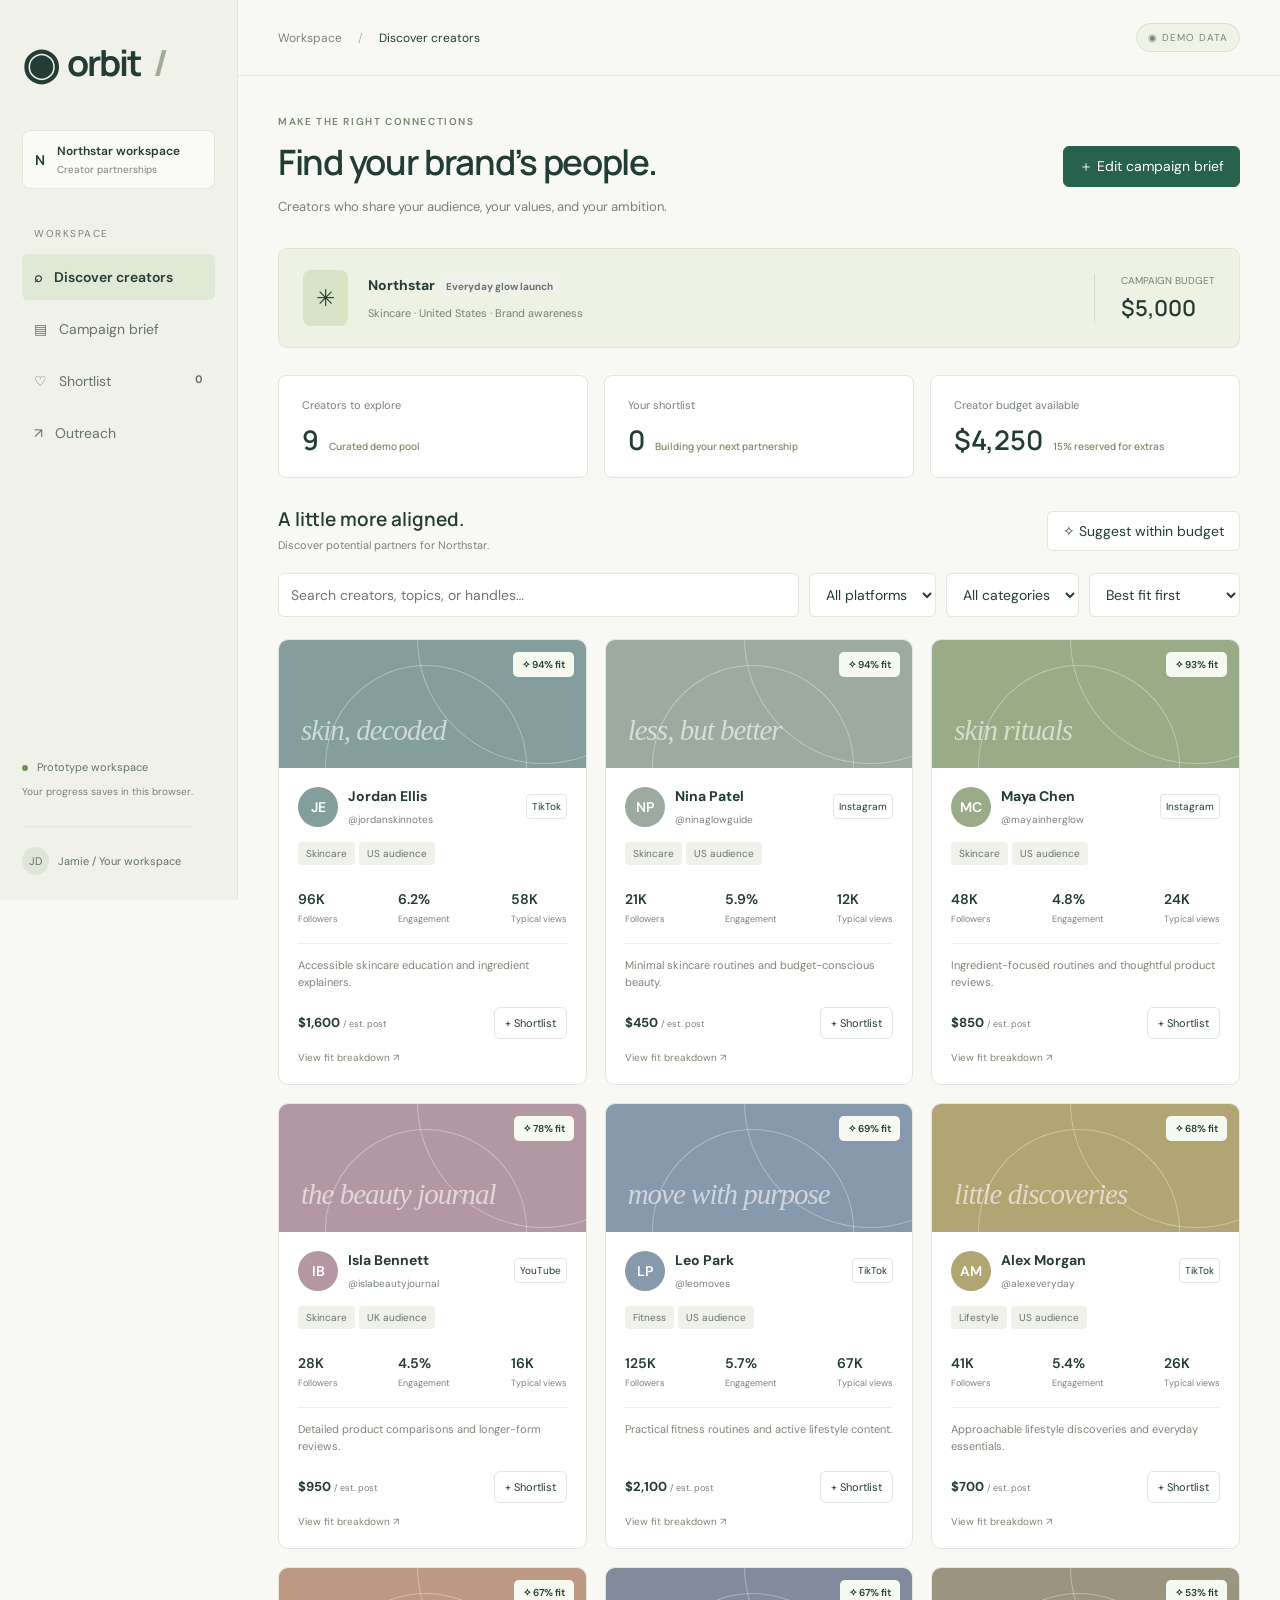
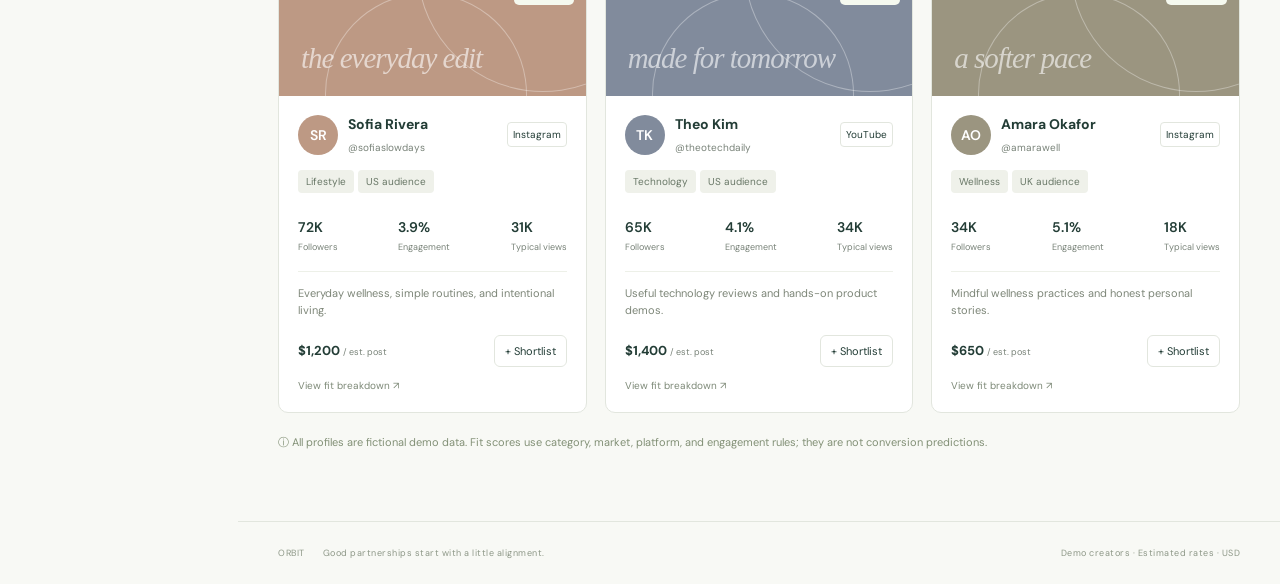
==== standalone/Orbit.html @ 37611e26 "Add complete Orbit prototype, standalone app, documentation and behavior checks" ====
<!doctype html><html lang="en"><head><meta charset="utf-8"><meta name="viewport" content="width=device-width,initial-scale=1"><title>Orbit — Creator partnerships, aligned.</title><style>@import url('https://fonts.googleapis.com/css2?family=DM+Sans:wght@400;500;600;700&family=Manrope:wght@400;500;600;700;800&display=swap');
:root{--ink:#233d36;--green:#28614d;--lime:#d5ee9c;--line:#e2e6de;--muted:#788278}*{box-sizing:border-box}body{margin:0;background:#f8f9f5;color:var(--ink);font:14px 'DM Sans',sans-serif}button,input,select,textarea{font:inherit}button{cursor:pointer}aside{position:fixed;width:238px;inset:0 auto 0 0;background:#f0f2ea;border-right:1px solid var(--line);padding:33px 22px}.logo{text-decoration:none;font:bold 36px Manrope,sans-serif;color:var(--ink);letter-spacing:-2px;display:flex;gap:9px;align-items:center}.logo>span:first-child{font-size:43px}.tiny{color:#a0ad92;margin-left:3px}.workspace{display:flex;gap:12px;align-items:center;margin:38px 0;background:#fafbf7;border:1px solid var(--line);border-radius:8px;padding:12px;font-weight:600}.workspace>span{font-size:12px}.workspace small{display:block;color:var(--muted);font-size:10px;margin-top:4px;font-weight:400}.navlabel{font-size:10px;letter-spacing:1.5px;color:var(--muted);margin:0 12px 14px}nav button{display:flex;width:100%;border:0;background:none;color:#66736b;padding:14px 12px;text-align:left;gap:12px;border-radius:6px;margin-bottom:6px}nav button.active{background:#e0e9d6;color:var(--ink);font-weight:600}nav b{margin-left:auto;font-size:11px}.asidebottom{position:absolute;bottom:25px;font-size:11px;color:#617463}.green-dot{width:6px;height:6px;background:#6c9455;display:inline-block;margin-right:6px;border-radius:50%}.asidebottom p{font-size:10px;color:var(--muted)}.user{border-top:1px solid var(--line);margin-top:26px;padding-top:20px}.user span{display:inline-block;padding:7px;background:#e0e5d9;border-radius:50%;margin-right:6px}main{margin-left:238px}header{height:76px;border-bottom:1px solid var(--line);padding:0 40px;display:flex;align-items:center;justify-content:space-between;font-size:12px;color:#7a847a}header i{margin:0 13px;font-style:normal;color:#b1b9ad}#breadcrumb{color:var(--ink)}.demo{font-size:10px;letter-spacing:1px;border:1px solid #dce1cf;background:#eff3e7;padding:7px 11px;border-radius:20px}.content{max-width:1450px;margin:auto;padding:39px 40px}.heading{display:flex;justify-content:space-between;align-items:center;margin-bottom:31px}.eyebrow{font-size:10px;letter-spacing:1.6px;color:#76866b;font-weight:600}h1{font:600 35px Manrope,sans-serif;letter-spacing:-1.3px;margin:10px 0}p{color:var(--muted);line-height:1.65}h1+p{margin:0;font-size:13px}button{border:1px solid var(--line);background:white;border-radius:6px;padding:10px 15px;color:var(--ink)}button:hover{filter:brightness(.96)}.primary{background:var(--green);color:white;border-color:var(--green)}.briefstrip{display:flex;align-items:center;gap:20px;border:1px solid #dfe5d5;border-radius:9px;background:#edf2e3;padding:21px 24px;margin-bottom:27px}.brandicon{background:#d9e4c6;padding:13px;border-radius:8px;font-size:23px}.briefstrip h3{font-size:14px;margin:0 0 6px}.briefstrip p{margin:0;font-size:11px}.briefstrip .budget{margin-left:auto;border-left:1px solid #d6deca;padding-left:26px}.budget small{display:block;font-size:10px;color:var(--muted);margin-bottom:6px}.budget strong{font:600 22px Manrope}.tag{font-size:10px;display:inline-block;padding:5px 8px;border-radius:4px;background:#eff1ea;color:#687766;margin-right:4px}.stats{display:grid;grid-template-columns:repeat(3,1fr);gap:16px;margin-bottom:28px}.stat{padding:19px 23px;background:white;border:1px solid var(--line);border-radius:8px}.stat small{color:var(--muted);font-size:11px}.stat strong{display:block;font:600 27px Manrope;margin-top:8px}.stat span{font-size:10px;color:#80916f;margin-left:10px}.sectionhead{display:flex;align-items:center;justify-content:space-between;margin-bottom:18px}.sectionhead h2{font:600 19px Manrope;margin:0}.sectionhead p{margin:4px 0 0;font-size:11px}.controls{display:flex;gap:10px;flex-wrap:wrap;margin-bottom:22px}input,select,textarea{border:1px solid var(--line);border-radius:6px;padding:11px 12px;background:white;color:var(--ink);outline-color:#6b9464}input[type=search]{flex:1;min-width:180px}.cards{display:grid;grid-template-columns:repeat(3,minmax(0,1fr));gap:18px}.card{background:white;border:1px solid var(--line);border-radius:10px;overflow:hidden}.cover{height:128px;position:relative;overflow:hidden;background:var(--cover)}.cover:before,.cover:after{content:'';position:absolute;border:1px solid #ffffff55;width:200px;height:200px;border-radius:50%;left:15%;top:20%;transform:rotate(-30deg)}.cover:after{left:45%;top:-100%;width:250px;height:250px}.coverword{font:500 29px Georgia,serif;position:absolute;bottom:21px;left:22px;color:#fff9;font-style:italic;letter-spacing:-1px}.match{position:absolute;right:12px;top:12px;background:#f5f9ef;padding:6px 9px;border-radius:5px;font-size:10px;font-weight:600}.cardbody{padding:19px}.identity{display:flex;align-items:center;gap:10px;margin-bottom:15px}.avatar{background:var(--cover);color:white;width:40px;height:40px;border-radius:50%;display:grid;place-items:center;font-weight:600}.identity h3{font-size:14px;margin:0 0 4px}.identity small{color:var(--muted);font-size:10px}.platform{margin-left:auto;font-size:10px;border:1px solid var(--line);padding:5px;border-radius:4px}.metrics{display:flex;justify-content:space-between;padding:17px 0;margin-top:8px;border-bottom:1px solid #edf0e8}.metrics strong{display:block;font-size:14px;font-weight:600}.metrics small{font-size:9px;color:var(--muted)}.reason{font-size:11px;min-height:37px;line-height:1.6;color:#7d8678;margin:13px 0}.cardfoot{display:flex;justify-content:space-between;align-items:center}.cardfoot strong{font-size:13px}.cardfoot small{font-size:9px;color:var(--muted);font-weight:400}.cardfoot button{font-size:11px;padding:8px 10px}.saved{background:#eaf0df}.notice{font-size:11px;color:#829076;margin-top:20px}.panel{background:white;border:1px solid var(--line);padding:26px;border-radius:9px}.formgrid{display:grid;grid-template-columns:1fr 1fr;gap:20px}.formgrid label{font-size:12px;font-weight:500}.formgrid input,.formgrid select,.formgrid textarea{display:block;width:100%;margin-top:8px}.full{grid-column:1/-1}.formactions{display:flex;gap:10px;align-items:center;margin-top:25px}.empty{text-align:center;padding:70px 20px}.empty h2{font:500 24px Manrope}.planbar{height:10px;background:#eef1e8;border-radius:5px;overflow:hidden;margin:15px 0}.planbar div{height:100%;background:#9cba70}.split{display:grid;grid-template-columns:1fr 310px;gap:22px}.rows{display:flex;flex-direction:column;gap:12px}.row{display:flex;align-items:center;gap:12px;border:1px solid var(--line);background:white;border-radius:8px;padding:18px}.row h3{font-size:13px;margin:0 0 5px}.row p{font-size:10px;margin:0}.row .price{margin-left:auto}.row button{font-size:10px}.summary h3{margin-top:0}.summary dl{display:grid;grid-template-columns:1fr auto;line-height:2.8;font-size:12px}.summary dd{margin:0}.summary button{width:100%}.over{color:#ac503e}dialog{border:1px solid var(--line);border-radius:12px;padding:30px;max-width:600px;width:90%;color:var(--ink)}dialog::backdrop{background:#1e342d70}.close{float:right;padding:2px 8px;font-size:23px;border:0}dialog textarea{width:100%;min-height:220px;margin:10px 0}dialog h2{font:600 24px Manrope}footer{padding:25px 40px;border-top:1px solid var(--line);display:flex;gap:18px;font-size:9px;color:#8d9787;margin-top:20px;letter-spacing:.5px}footer span:last-child{margin-left:auto}#toast{position:fixed;bottom:25px;left:50%;background:var(--ink);color:white;border-radius:8px;padding:12px 22px;display:none;z-index:10}.status{font-size:10px;padding:6px;background:#edf2e4;border-radius:5px}.row select{font-size:11px;max-width:140px}.subtle{font-size:11px;color:var(--muted)}@media(min-width:1500px){.cover{height:170px}}@media(max-width:1100px){aside{width:200px;padding:25px 14px}main{margin-left:200px}.content{padding:30px 24px}.cards{grid-template-columns:repeat(2,minmax(0,1fr))}.heading{align-items:flex-start;gap:15px}h1{font-size:29px}.split{grid-template-columns:1fr}.heading .primary{font-size:11px}}@media(max-width:720px){aside{position:static;width:100%;padding:12px 16px;display:flex;align-items:center;justify-content:space-between}.logo{font-size:25px}.logo>span:first-child{font-size:30px}.workspace,.asidebottom,.navlabel{display:none}nav{display:flex}nav button{padding:10px;font-size:15px;margin:0}nav button span,nav b{display:none}main{margin:0}header{height:50px;padding:0 20px}.content{padding:26px 18px}.heading{display:block}.heading .primary{margin-top:16px}.briefstrip{padding:15px;gap:10px}.brandicon{display:none}.briefstrip .budget{padding-left:12px}.stats{gap:8px}.stat{padding:13px}.stat strong{font-size:22px}.stat span{display:block;margin:4px 0 0}.cards{grid-template-columns:1fr}.cover{height:155px}.formgrid{grid-template-columns:1fr}.full{grid-column:auto}.row{flex-wrap:wrap}.row .price{margin-left:auto}footer{padding:20px;flex-wrap:wrap}footer span:last-child{margin-left:0}.sectionhead{gap:12px}.sectionhead button{font-size:10px}.controls select{flex:1}}
</style></head><body><aside><a class="logo" href="#discover"><span>◉</span> orbit<span class="tiny">/</span></a><div class="workspace">N <span>Northstar workspace<small>Creator partnerships</small></span></div><div class="navlabel">WORKSPACE</div><nav><button data-tab="discover">⌕ <span>Discover creators</span></button><button data-tab="brief">▤ <span>Campaign brief</span></button><button data-tab="shortlist">♡ <span>Shortlist</span><b id="count">0</b></button><button data-tab="outreach">↗ <span>Outreach</span></button></nav><div class="asidebottom"><div class="green-dot"></div> Prototype workspace<p>Your progress saves in this browser.</p><div class="user"><span>JD</span> Jamie / Your workspace</div></div></aside><main><header><span>Workspace <i>/</i> <span id="breadcrumb">Discover creators</span></span><span class="demo">◉ DEMO DATA</span></header><div class="content"><section class="heading"><div><div class="eyebrow">MAKE THE RIGHT CONNECTIONS</div><h1 id="title">Find your brand’s people.</h1><p id="subtitle">Creators who share your audience, your values, and your ambition.</p></div><button class="primary" id="briefbutton">＋ Edit campaign brief</button></section><div id="view"></div></div><footer>ORBIT <span>Good partnerships start with a little alignment.</span><span>Demo creators · Estimated rates · USD</span></footer></main><dialog id="modal"><button class="close" aria-label="Close">×</button><div id="modalbody"></div></dialog><div id="toast" role="status"></div><script>const creators=[
['Maya Chen','mayainherglow','Skincare','Instagram','United States',48000,4.8,24000,850,'#9aab87','skin rituals','Ingredient-focused routines and thoughtful product reviews.'],
['Sofia Rivera','sofiaslowdays','Lifestyle','Instagram','United States',72000,3.9,31000,1200,'#bd9984','the everyday edit','Everyday wellness, simple routines, and intentional living.'],
['Jordan Ellis','jordanskinnotes','Skincare','TikTok','United States',96000,6.2,58000,1600,'#839e9c','skin, decoded','Accessible skincare education and ingredient explainers.'],
['Amara Okafor','amarawell','Wellness','Instagram','United Kingdom',34000,5.1,18000,650,'#9b9580','a softer pace','Mindful wellness practices and honest personal stories.'],
['Leo Park','leomoves','Fitness','TikTok','United States',125000,5.7,67000,2100,'#8799ad','move with purpose','Practical fitness routines and active lifestyle content.'],
['Isla Bennett','islabeautyjournal','Skincare','YouTube','United Kingdom',28000,4.5,16000,950,'#b398a3','the beauty journal','Detailed product comparisons and longer-form reviews.'],
['Alex Morgan','alexeveryday','Lifestyle','TikTok','United States',41000,5.4,26000,700,'#b1a573','little discoveries','Approachable lifestyle discoveries and everyday essentials.'],
['Nina Patel','ninaglowguide','Skincare','Instagram','United States',21000,5.9,12000,450,'#9caaa0','less, but better','Minimal skincare routines and budget-conscious beauty.'],
['Theo Kim','theotechdaily','Technology','YouTube','United States',65000,4.1,34000,1400,'#818b9c','made for tomorrow','Useful technology reviews and hands-on product demos.']
].map((x,id)=>({id,name:x[0],handle:x[1],niche:x[2],platform:x[3],market:x[4],followers:x[5],engagement:x[6],views:x[7],rate:x[8],color:x[9],cover:x[10],reason:x[11]}));
const defaults={brand:'Northstar',website:'',campaign:'Everyday glow launch',niche:'Skincare',market:'United States',platform:'All platforms',goal:'Brand awareness',budget:5000,reserve:15,description:'Simple, ingredient-conscious skincare for everyday routines.'};
let state;try{state=JSON.parse(localStorage.getItem('orbit-v1'))}catch{}state={brief:{...defaults,...state?.brief},selected:state?.selected||[],stages:state?.stages||{},drafts:state?.drafts||{}};state.selected=state.selected.filter(id=>creators.some(c=>c.id===id));
let tab='discover',query='',platform='All platforms',niche='All categories',sort='match';
const $=s=>document.querySelector(s),money=n=>new Intl.NumberFormat('en-US',{style:'currency',currency:'USD',maximumFractionDigits:0}).format(n),compact=n=>new Intl.NumberFormat('en-US',{notation:'compact',maximumFractionDigits:1}).format(n),escape=s=>String(s).replace(/[&<>"']/g,c=>({'&':'&amp;','<':'&lt;','>':'&gt;','"':'&quot;',"'":'&#39;'}[c]));
const save=()=>{try{localStorage.setItem('orbit-v1',JSON.stringify(state))}catch{toast('Browser storage unavailable. Keep this tab open.')}$('#count').textContent=state.selected.length};
function toast(t){$('#toast').textContent=t;$('#toast').style.display='block';clearTimeout(window.toastTimer);window.toastTimer=setTimeout(()=>$('#toast').style.display='none',3000)}
const score=c=>Math.min(99,40+(c.niche===state.brief.niche?25:0)+(c.market===state.brief.market?15:0)+(state.brief.platform==='All platforms'||c.platform===state.brief.platform?8:0)+Math.round((state.brief.goal==='Engagement'?1.6:1)*c.engagement));
const ranked=()=>[...creators].sort((a,b)=>score(b)-score(a));
const selected=()=>creators.filter(c=>state.selected.includes(c.id));
const total=()=>selected().reduce((s,c)=>s+c.rate,0);
const available=()=>state.brief.budget*(1-state.brief.reserve/100);
function toggle(id){if(state.selected.includes(id))state.selected=state.selected.filter(x=>x!==id);else{state.selected.push(id);state.stages[id]||='Shortlisted'}save();render()}
function strip(){const b=state.brief;return `<div class="briefstrip"><div class="brandicon">✳</div><div><h3>${escape(b.brand)} <span class="tag">${escape(b.campaign)}</span></h3><p>${escape(b.niche)} · ${escape(b.market)} · ${escape(b.goal)}</p></div><div class="budget"><small>CAMPAIGN BUDGET</small><strong>${money(b.budget)}</strong></div></div>`}
function card(c){let on=state.selected.includes(c.id);return `<article class="card" style="--cover:${c.color}"><div class="cover"><span class="coverword">${c.cover}</span><span class="match">✧ ${score(c)}% fit</span></div><div class="cardbody"><div class="identity"><div class="avatar">${c.name.split(' ').map(x=>x[0]).join('')}</div><div><h3>${c.name}</h3><small>@${c.handle}</small></div><span class="platform">${c.platform}</span></div><span class="tag">${c.niche}</span><span class="tag">${c.market==='United States'?'US':'UK'} audience</span><div class="metrics"><div><strong>${compact(c.followers)}</strong><small>Followers</small></div><div><strong>${c.engagement}%</strong><small>Engagement</small></div><div><strong>${compact(c.views)}</strong><small>Typical views</small></div></div><p class="reason">${c.reason}</p><div class="cardfoot"><strong>${money(c.rate)} <small>/ est. post</small></strong><button class="${on?'saved':''}" data-save="${c.id}">${on?'✓ Shortlisted':'+ Shortlist'}</button></div><button data-profile="${c.id}" style="border:0;padding:12px 0 0;font-size:10px;color:#7d8977">View fit breakdown ↗</button></div></article>`}
function discover(){return `${strip()}<div class="stats"><div class="stat"><small>Creators to explore</small><strong>${creators.length}<span>Curated demo pool</span></strong></div><div class="stat"><small>Your shortlist</small><strong>${state.selected.length}<span>Building your next partnership</span></strong></div><div class="stat"><small>Creator budget available</small><strong>${money(Math.max(0,available()-total()))}<span>${state.brief.reserve}% reserved for extras</span></strong></div></div><div class="sectionhead"><div><h2>A little more aligned.</h2><p>Discover potential partners for ${escape(state.brief.brand)}.</p></div><button id="recommend">✧ Suggest within budget</button></div><div class="controls"><input id="search" type="search" placeholder="Search creators, topics, or handles…" value="${escape(query)}" aria-label="Search creators"><select id="platform" aria-label="Platform">${options(['All platforms','Instagram','TikTok','YouTube'],platform)}</select><select id="niche" aria-label="Category">${options(['All categories','Skincare','Lifestyle','Wellness','Fitness','Technology'],niche)}</select><select id="sort" aria-label="Sort"><option value="match">Best fit first</option><option value="rate">Lowest rate first</option><option value="views">Most views first</option></select></div><div id="cards" class="cards"></div><p class="notice">ⓘ All profiles are fictional demo data. Fit scores use category, market, platform, and engagement rules; they are not conversion predictions.</p>`}
function options(a,v){return a.map(x=>`<option ${x===v?'selected':''}>${escape(x)}</option>`).join('')}
function drawCards(){let list=ranked().filter(c=>(platform==='All platforms'||c.platform===platform)&&(niche==='All categories'||c.niche===niche)&&`${c.name} ${c.handle} ${c.niche}`.toLowerCase().includes(query.toLowerCase()));if(sort==='rate')list.sort((a,b)=>a.rate-b.rate);if(sort==='views')list.sort((a,b)=>b.views-a.views);$('#cards').innerHTML=list.length?list.map(card).join(''):'<div class="panel full">No creators match these filters. Try another category or platform.</div>';bindCards()}
function brief(){let b=state.brief;return `<div class="panel"><div class="sectionhead"><div><h2>Start with the right brief.</h2><p>Tell Orbit who you want to reach and what success looks like.</p></div><span class="tag">Manual setup</span></div><form id="brief-form"><div class="formgrid"><label>Company name<input name="brand" required maxlength="80" value="${escape(b.brand)}"></label><label>Company website (optional)<input name="website" type="url" placeholder="https://yourcompany.com" value="${escape(b.website)}"></label><label>Campaign name<input name="campaign" required maxlength="100" value="${escape(b.campaign)}"></label><label>Industry<select name="niche">${options(['Skincare','Lifestyle','Wellness','Fitness','Technology'],b.niche)}</select></label><label>Target market<select name="market">${options(['United States','United Kingdom'],b.market)}</select></label><label>Preferred platform<select name="platform">${options(['All platforms','Instagram','TikTok','YouTube'],b.platform)}</select></label><label>Campaign goal<select name="goal">${options(['Brand awareness','Engagement','Sales conversions'],b.goal)}</select></label><label>Total budget (USD)<input name="budget" type="number" min="100" max="10000000" step="1" required value="${b.budget}"></label><label>Reserve for shipping, rights & contingency (%)<input name="reserve" type="number" min="0" max="80" step="1" required value="${b.reserve}"></label><label class="full">Brand and campaign context<textarea name="description" rows="3" maxlength="3000">${escape(b.description)}</textarea></label></div><p class="subtle">Website saved for future analysis. This prototype does not crawl websites or use an AI service. Context is included in outreach drafts; rankings use the structured fields above.</p><div class="formactions"><button class="primary" type="submit">Save brief & find creators ↗</button><span class="subtle">Saved to this browser</span></div></form></div>`}
function shortlist(){let list=selected(),cost=total();return `${strip()}<div class="sectionhead"><div><h2>Your partnership mix</h2><p>Build a team that works for your campaign.</p></div><button id="export">↓ Export shortlist</button></div>${list.length?`<div class="split"><div class="rows">${list.map(c=>`<div class="row" style="--cover:${c.color}"><div class="avatar">${c.name.split(' ').map(x=>x[0]).join('')}</div><div><h3>${c.name}</h3><p>${c.platform} · ${c.niche} · ${score(c)}% fit</p></div><strong class="price">${money(c.rate)}</strong><button data-profile="${c.id}">Details</button><button data-save="${c.id}" aria-label="Remove ${c.name}">×</button></div>`).join('')}</div><div class="panel summary"><h3>The budget, balanced.</h3><p class="subtle">One estimated sponsored post per creator.</p><div class="planbar"><div style="width:${Math.min(100,cost/state.brief.budget*100)}%"></div></div><dl><dt>Creator fees</dt><dd>${money(cost)}</dd><dt>Reserved (${state.brief.reserve}%)</dt><dd>${money(state.brief.budget*state.brief.reserve/100)}</dd><dt>Unallocated</dt><dd class="${cost>available()?'over':''}">${money(available()-cost)}</dd></dl>${cost>available()?'<p class="over">Your shortlist exceeds the creator budget. Remove a creator or edit your brief.</p>':''}<button class="primary" id="to-outreach">Prepare outreach ↗</button><p class="subtle">Rates are demo estimates. Real quotes and rights require negotiation.</p></div></div>`:empty('Your next partnership starts here.','Shortlist a few creators to compare costs and plan your campaign.','Find creators')}`}
function empty(t,p,b){return `<div class="panel empty"><div style="font-size:35px;color:#9aad82">✳</div><h2>${t}</h2><p>${p}</p><button class="primary" id="back-discover">${b}</button></div>`}
function outreach(){return `<div class="panel" style="margin-bottom:20px"><h2 style="font:600 20px Manrope;margin:0">Personal outreach. Better connections.</h2><p class="subtle">Draft and track your partnerships here. Email is not connected; stage changes are manual records and do not send messages.</p></div>${selected().length?`<div class="rows">${selected().map(c=>`<div class="row" style="--cover:${c.color}"><div class="avatar">${c.name.split(' ').map(x=>x[0]).join('')}</div><div><h3>${c.name}</h3><p>${c.platform} · @${c.handle}</p></div><div class="price"><select data-stage="${c.id}" aria-label="Stage for ${c.name}">${options(['Shortlisted','Draft ready','Contacted externally','Replied','Agreed','Delivered','Declined'],state.stages[c.id])}</select></div><button class="primary" data-draft="${c.id}">${state.drafts[c.id]?'Edit draft':'Create draft'} ↗</button></div>`).join('')}</div>`:empty('A thoughtful hello goes a long way.','Add creators to your shortlist to start drafting outreach.','Discover creators')}`}
function draft(c){return state.drafts[c.id]||`Subject: ${state.brief.brand} × ${c.name} — a potential partnership\n\nHi ${c.name.split(' ')[0]},\n\nI'm reaching out from ${state.brief.brand}. We're planning ${state.brief.campaign}, focused on ${state.brief.goal.toLowerCase()} in ${state.brief.market}.\n\nYour focus on ${c.niche.toLowerCase()} looks relevant to our campaign, and we'd love to learn more about your audience and approach.\n\n${state.brief.description}\n\nWould you be open to discussing a sponsored ${c.platform} post? Please share your current rates, audience insights, availability, and any content usage terms.\n\nHappy to send a fuller brief if this sounds interesting. If you prefer not to receive further messages, just let us know.\n\nBest,\nThe ${state.brief.brand} team`}
function openDraft(id){const c=creators[id];$('#modalbody').innerHTML=`<div class="eyebrow">OUTREACH DRAFT · NOT SENT</div><h2>A hello to ${c.name.split(' ')[0]}.</h2><p class="subtle">Template based on your brief and demo profile. Review before using.</p><textarea id="drafttext" aria-label="Outreach message">${escape(draft(c))}</textarea><button class="primary" id="save-draft">Save draft</button> <button id="copy-draft">Copy text</button>`;$('#save-draft').onclick=()=>{state.drafts[id]=$('#drafttext').value;if(state.stages[id]==='Shortlisted')state.stages[id]='Draft ready';save();$('#modal').close();render();toast('Draft saved. No message sent.')};$('#copy-draft').onclick=async()=>{try{await navigator.clipboard.writeText($('#drafttext').value);toast('Draft copied')}catch{toast('Select the text and copy it manually.')}};$('#modal').showModal()}
function profile(id){const c=creators[id],b=state.brief;$('#modalbody').innerHTML=`<div class="eyebrow">FICTIONAL DEMO PROFILE</div><h2>${c.name}</h2><p>@${c.handle} · ${c.platform}</p><h3>${score(c)}% campaign fit</h3><p>${c.reason}</p><dl><dt>Category relevance / 25</dt><dd>${c.niche===b.niche?25:0}</dd><dt>Market match / 15</dt><dd>${c.market===b.market?15:0}</dd><dt>Platform preference / 8</dt><dd>${b.platform==='All platforms'||b.platform===c.platform?8:0}</dd></dl><p class="subtle">Includes 40 baseline points and a small engagement adjustment. Scores are capped at 99. Audience, rates, and metrics are simulated; brand safety, authenticity, and audience overlap are unverified.</p><p>Estimated post: <strong>${money(c.rate)}</strong></p><button class="primary" id="modal-save">${state.selected.includes(id)?'Remove from shortlist':'Add to shortlist'}</button>`;$('#modal-save').onclick=()=>{toggle(id);$('#modal').close()};$('#modal').showModal()}
function recommend(){let room=available(),ids=[];for(const c of ranked().filter(c=>c.market===state.brief.market&&(state.brief.platform==='All platforms'||c.platform===state.brief.platform))){if(c.rate<=room){ids.push(c.id);room-=c.rate}}state.selected=ids;ids.forEach(id=>state.stages[id]||='Shortlisted');save();tab='shortlist';render();toast(ids.length?'Suggested a budget-fitting mix. Review before outreach.':'No creators fit this budget and market. Try editing your brief.')}
function bindCards(){document.querySelectorAll('[data-save]').forEach(e=>e.onclick=()=>toggle(+e.dataset.save));document.querySelectorAll('[data-profile]').forEach(e=>e.onclick=()=>profile(+e.dataset.profile))}
function render(){const names={discover:['Discover creators','Find your brand’s people.','Creators who share your audience, your values, and your ambition.'],brief:['Campaign brief','A clear brief. A better match.','Set the direction for your next creator partnership.'],shortlist:['Shortlist','Your people, brought together.','Turn promising connections into a thoughtful campaign plan.'],outreach:['Outreach','Start a good conversation.','Thoughtful messages, clear next steps, and everything in one place.']};$('#breadcrumb').textContent=names[tab][0];$('#title').textContent=names[tab][1];$('#subtitle').textContent=names[tab][2];document.querySelectorAll('nav button').forEach(e=>e.classList.toggle('active',e.dataset.tab===tab));$('#view').innerHTML=({discover,brief,shortlist,outreach})[tab]();$('#briefbutton').style.display=tab==='brief'?'none':'';if(tab==='discover'){drawCards();$('#search').oninput=e=>{query=e.target.value;drawCards()};$('#platform').onchange=e=>{platform=e.target.value;drawCards()};$('#niche').onchange=e=>{niche=e.target.value;drawCards()};$('#sort').value=sort;$('#sort').onchange=e=>{sort=e.target.value;drawCards()};$('#recommend').onclick=recommend}if($('#brief-form'))$('#brief-form').onsubmit=e=>{e.preventDefault();const f=Object.fromEntries(new FormData(e.target));state.brief={...f,budget:Number(f.budget),reserve:Number(f.reserve)};save();tab='discover';render();toast('Campaign brief saved. Matches updated.')};if($('#back-discover'))$('#back-discover').onclick=()=>{tab='discover';render()};if($('#to-outreach'))$('#to-outreach').onclick=()=>{tab='outreach';render()};if($('#export'))$('#export').onclick=()=>{if(!selected().length){toast('Add a creator before exporting');return}const csv=[['Name','Handle','Platform','Market','Estimated USD per post','Fit score','Stage'],...selected().map(c=>[c.name,c.handle,c.platform,c.market,c.rate,score(c),state.stages[c.id]])].map(r=>r.map(v=>'"'+String(v).replaceAll('"','""')+'"').join(',')).join('\r\n');let a=document.createElement('a');a.href=URL.createObjectURL(new Blob([csv],{type:'text/csv'}));a.download='orbit-shortlist.csv';a.click();setTimeout(()=>URL.revokeObjectURL(a.href),1000)};bindCards();document.querySelectorAll('[data-draft]').forEach(e=>e.onclick=()=>openDraft(+e.dataset.draft));document.querySelectorAll('[data-stage]').forEach(e=>e.onchange=()=>{state.stages[e.dataset.stage]=e.value;save();toast('Stage updated manually')})}
document.querySelectorAll('nav button').forEach(e=>e.onclick=()=>{tab=e.dataset.tab;render()});$('#briefbutton').onclick=()=>{tab='brief';render()};$('.close').onclick=()=>$('#modal').close();save();render();
</script></body></html>
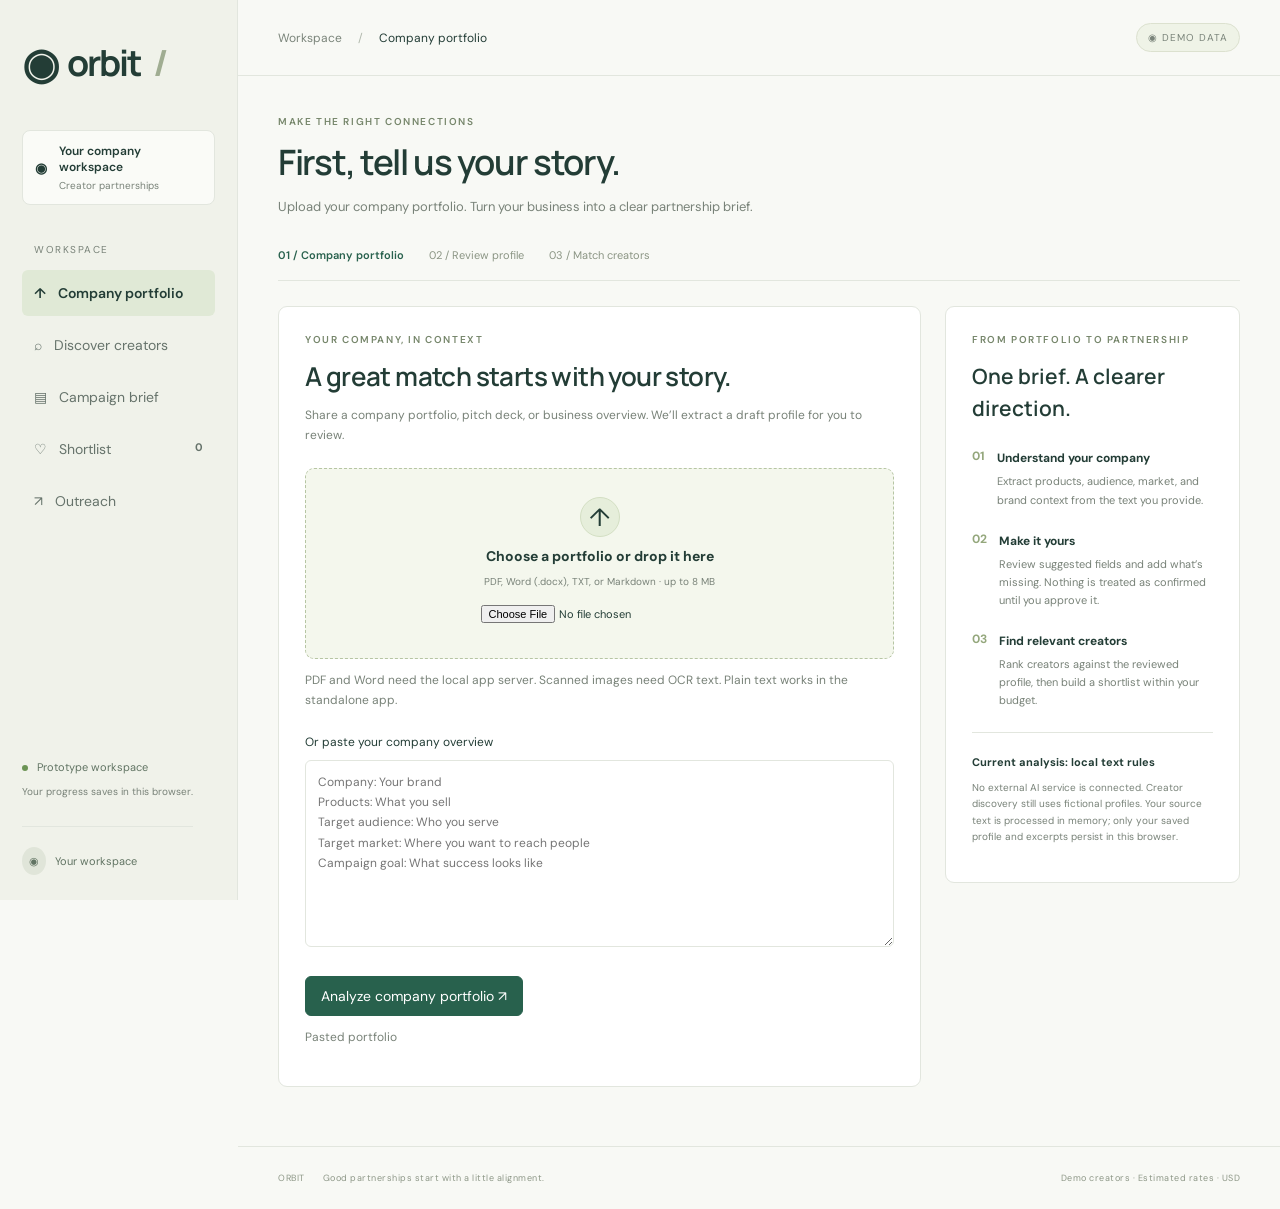
==== commit 061a55cf: "Add company portfolio onboarding, document extraction, reviewed profiles and evidence-based matching" ====
--- a/standalone/Orbit.html
+++ b/standalone/Orbit.html
@@ -1,6 +1,44 @@
 <!doctype html><html lang="en"><head><meta charset="utf-8"><meta name="viewport" content="width=device-width,initial-scale=1"><title>Orbit — Creator partnerships, aligned.</title><style>@import url('https://fonts.googleapis.com/css2?family=DM+Sans:wght@400;500;600;700&family=Manrope:wght@400;500;600;700;800&display=swap');
 :root{--ink:#233d36;--green:#28614d;--lime:#d5ee9c;--line:#e2e6de;--muted:#788278}*{box-sizing:border-box}body{margin:0;background:#f8f9f5;color:var(--ink);font:14px 'DM Sans',sans-serif}button,input,select,textarea{font:inherit}button{cursor:pointer}aside{position:fixed;width:238px;inset:0 auto 0 0;background:#f0f2ea;border-right:1px solid var(--line);padding:33px 22px}.logo{text-decoration:none;font:bold 36px Manrope,sans-serif;color:var(--ink);letter-spacing:-2px;display:flex;gap:9px;align-items:center}.logo>span:first-child{font-size:43px}.tiny{color:#a0ad92;margin-left:3px}.workspace{display:flex;gap:12px;align-items:center;margin:38px 0;background:#fafbf7;border:1px solid var(--line);border-radius:8px;padding:12px;font-weight:600}.workspace>span{font-size:12px}.workspace small{display:block;color:var(--muted);font-size:10px;margin-top:4px;font-weight:400}.navlabel{font-size:10px;letter-spacing:1.5px;color:var(--muted);margin:0 12px 14px}nav button{display:flex;width:100%;border:0;background:none;color:#66736b;padding:14px 12px;text-align:left;gap:12px;border-radius:6px;margin-bottom:6px}nav button.active{background:#e0e9d6;color:var(--ink);font-weight:600}nav b{margin-left:auto;font-size:11px}.asidebottom{position:absolute;bottom:25px;font-size:11px;color:#617463}.green-dot{width:6px;height:6px;background:#6c9455;display:inline-block;margin-right:6px;border-radius:50%}.asidebottom p{font-size:10px;color:var(--muted)}.user{border-top:1px solid var(--line);margin-top:26px;padding-top:20px}.user span{display:inline-block;padding:7px;background:#e0e5d9;border-radius:50%;margin-right:6px}main{margin-left:238px}header{height:76px;border-bottom:1px solid var(--line);padding:0 40px;display:flex;align-items:center;justify-content:space-between;font-size:12px;color:#7a847a}header i{margin:0 13px;font-style:normal;color:#b1b9ad}#breadcrumb{color:var(--ink)}.demo{font-size:10px;letter-spacing:1px;border:1px solid #dce1cf;background:#eff3e7;padding:7px 11px;border-radius:20px}.content{max-width:1450px;margin:auto;padding:39px 40px}.heading{display:flex;justify-content:space-between;align-items:center;margin-bottom:31px}.eyebrow{font-size:10px;letter-spacing:1.6px;color:#76866b;font-weight:600}h1{font:600 35px Manrope,sans-serif;letter-spacing:-1.3px;margin:10px 0}p{color:var(--muted);line-height:1.65}h1+p{margin:0;font-size:13px}button{border:1px solid var(--line);background:white;border-radius:6px;padding:10px 15px;color:var(--ink)}button:hover{filter:brightness(.96)}.primary{background:var(--green);color:white;border-color:var(--green)}.briefstrip{display:flex;align-items:center;gap:20px;border:1px solid #dfe5d5;border-radius:9px;background:#edf2e3;padding:21px 24px;margin-bottom:27px}.brandicon{background:#d9e4c6;padding:13px;border-radius:8px;font-size:23px}.briefstrip h3{font-size:14px;margin:0 0 6px}.briefstrip p{margin:0;font-size:11px}.briefstrip .budget{margin-left:auto;border-left:1px solid #d6deca;padding-left:26px}.budget small{display:block;font-size:10px;color:var(--muted);margin-bottom:6px}.budget strong{font:600 22px Manrope}.tag{font-size:10px;display:inline-block;padding:5px 8px;border-radius:4px;background:#eff1ea;color:#687766;margin-right:4px}.stats{display:grid;grid-template-columns:repeat(3,1fr);gap:16px;margin-bottom:28px}.stat{padding:19px 23px;background:white;border:1px solid var(--line);border-radius:8px}.stat small{color:var(--muted);font-size:11px}.stat strong{display:block;font:600 27px Manrope;margin-top:8px}.stat span{font-size:10px;color:#80916f;margin-left:10px}.sectionhead{display:flex;align-items:center;justify-content:space-between;margin-bottom:18px}.sectionhead h2{font:600 19px Manrope;margin:0}.sectionhead p{margin:4px 0 0;font-size:11px}.controls{display:flex;gap:10px;flex-wrap:wrap;margin-bottom:22px}input,select,textarea{border:1px solid var(--line);border-radius:6px;padding:11px 12px;background:white;color:var(--ink);outline-color:#6b9464}input[type=search]{flex:1;min-width:180px}.cards{display:grid;grid-template-columns:repeat(3,minmax(0,1fr));gap:18px}.card{background:white;border:1px solid var(--line);border-radius:10px;overflow:hidden}.cover{height:128px;position:relative;overflow:hidden;background:var(--cover)}.cover:before,.cover:after{content:'';position:absolute;border:1px solid #ffffff55;width:200px;height:200px;border-radius:50%;left:15%;top:20%;transform:rotate(-30deg)}.cover:after{left:45%;top:-100%;width:250px;height:250px}.coverword{font:500 29px Georgia,serif;position:absolute;bottom:21px;left:22px;color:#fff9;font-style:italic;letter-spacing:-1px}.match{position:absolute;right:12px;top:12px;background:#f5f9ef;padding:6px 9px;border-radius:5px;font-size:10px;font-weight:600}.cardbody{padding:19px}.identity{display:flex;align-items:center;gap:10px;margin-bottom:15px}.avatar{background:var(--cover);color:white;width:40px;height:40px;border-radius:50%;display:grid;place-items:center;font-weight:600}.identity h3{font-size:14px;margin:0 0 4px}.identity small{color:var(--muted);font-size:10px}.platform{margin-left:auto;font-size:10px;border:1px solid var(--line);padding:5px;border-radius:4px}.metrics{display:flex;justify-content:space-between;padding:17px 0;margin-top:8px;border-bottom:1px solid #edf0e8}.metrics strong{display:block;font-size:14px;font-weight:600}.metrics small{font-size:9px;color:var(--muted)}.reason{font-size:11px;min-height:37px;line-height:1.6;color:#7d8678;margin:13px 0}.cardfoot{display:flex;justify-content:space-between;align-items:center}.cardfoot strong{font-size:13px}.cardfoot small{font-size:9px;color:var(--muted);font-weight:400}.cardfoot button{font-size:11px;padding:8px 10px}.saved{background:#eaf0df}.notice{font-size:11px;color:#829076;margin-top:20px}.panel{background:white;border:1px solid var(--line);padding:26px;border-radius:9px}.formgrid{display:grid;grid-template-columns:1fr 1fr;gap:20px}.formgrid label{font-size:12px;font-weight:500}.formgrid input,.formgrid select,.formgrid textarea{display:block;width:100%;margin-top:8px}.full{grid-column:1/-1}.formactions{display:flex;gap:10px;align-items:center;margin-top:25px}.empty{text-align:center;padding:70px 20px}.empty h2{font:500 24px Manrope}.planbar{height:10px;background:#eef1e8;border-radius:5px;overflow:hidden;margin:15px 0}.planbar div{height:100%;background:#9cba70}.split{display:grid;grid-template-columns:1fr 310px;gap:22px}.rows{display:flex;flex-direction:column;gap:12px}.row{display:flex;align-items:center;gap:12px;border:1px solid var(--line);background:white;border-radius:8px;padding:18px}.row h3{font-size:13px;margin:0 0 5px}.row p{font-size:10px;margin:0}.row .price{margin-left:auto}.row button{font-size:10px}.summary h3{margin-top:0}.summary dl{display:grid;grid-template-columns:1fr auto;line-height:2.8;font-size:12px}.summary dd{margin:0}.summary button{width:100%}.over{color:#ac503e}dialog{border:1px solid var(--line);border-radius:12px;padding:30px;max-width:600px;width:90%;color:var(--ink)}dialog::backdrop{background:#1e342d70}.close{float:right;padding:2px 8px;font-size:23px;border:0}dialog textarea{width:100%;min-height:220px;margin:10px 0}dialog h2{font:600 24px Manrope}footer{padding:25px 40px;border-top:1px solid var(--line);display:flex;gap:18px;font-size:9px;color:#8d9787;margin-top:20px;letter-spacing:.5px}footer span:last-child{margin-left:auto}#toast{position:fixed;bottom:25px;left:50%;background:var(--ink);color:white;border-radius:8px;padding:12px 22px;display:none;z-index:10}.status{font-size:10px;padding:6px;background:#edf2e4;border-radius:5px}.row select{font-size:11px;max-width:140px}.subtle{font-size:11px;color:var(--muted)}@media(min-width:1500px){.cover{height:170px}}@media(max-width:1100px){aside{width:200px;padding:25px 14px}main{margin-left:200px}.content{padding:30px 24px}.cards{grid-template-columns:repeat(2,minmax(0,1fr))}.heading{align-items:flex-start;gap:15px}h1{font-size:29px}.split{grid-template-columns:1fr}.heading .primary{font-size:11px}}@media(max-width:720px){aside{position:static;width:100%;padding:12px 16px;display:flex;align-items:center;justify-content:space-between}.logo{font-size:25px}.logo>span:first-child{font-size:30px}.workspace,.asidebottom,.navlabel{display:none}nav{display:flex}nav button{padding:10px;font-size:15px;margin:0}nav button span,nav b{display:none}main{margin:0}header{height:50px;padding:0 20px}.content{padding:26px 18px}.heading{display:block}.heading .primary{margin-top:16px}.briefstrip{padding:15px;gap:10px}.brandicon{display:none}.briefstrip .budget{padding-left:12px}.stats{gap:8px}.stat{padding:13px}.stat strong{font-size:22px}.stat span{display:block;margin:4px 0 0}.cards{grid-template-columns:1fr}.cover{height:155px}.formgrid{grid-template-columns:1fr}.full{grid-column:auto}.row{flex-wrap:wrap}.row .price{margin-left:auto}footer{padding:20px;flex-wrap:wrap}footer span:last-child{margin-left:0}.sectionhead{gap:12px}.sectionhead button{font-size:10px}.controls select{flex:1}}
-</style></head><body><aside><a class="logo" href="#discover"><span>◉</span> orbit<span class="tiny">/</span></a><div class="workspace">N <span>Northstar workspace<small>Creator partnerships</small></span></div><div class="navlabel">WORKSPACE</div><nav><button data-tab="discover">⌕ <span>Discover creators</span></button><button data-tab="brief">▤ <span>Campaign brief</span></button><button data-tab="shortlist">♡ <span>Shortlist</span><b id="count">0</b></button><button data-tab="outreach">↗ <span>Outreach</span></button></nav><div class="asidebottom"><div class="green-dot"></div> Prototype workspace<p>Your progress saves in this browser.</p><div class="user"><span>JD</span> Jamie / Your workspace</div></div></aside><main><header><span>Workspace <i>/</i> <span id="breadcrumb">Discover creators</span></span><span class="demo">◉ DEMO DATA</span></header><div class="content"><section class="heading"><div><div class="eyebrow">MAKE THE RIGHT CONNECTIONS</div><h1 id="title">Find your brand’s people.</h1><p id="subtitle">Creators who share your audience, your values, and your ambition.</p></div><button class="primary" id="briefbutton">＋ Edit campaign brief</button></section><div id="view"></div></div><footer>ORBIT <span>Good partnerships start with a little alignment.</span><span>Demo creators · Estimated rates · USD</span></footer></main><dialog id="modal"><button class="close" aria-label="Close">×</button><div id="modalbody"></div></dialog><div id="toast" role="status"></div><script>const creators=[
+.steps{display:flex;gap:25px;font-size:11px;color:#8b9584;margin-bottom:25px;border-bottom:1px solid var(--line);padding-bottom:18px}.steps .current{color:var(--green);font-weight:600}.upload-layout{display:grid;grid-template-columns:minmax(0,1fr) 295px;gap:24px;align-items:start}.upload-panel h2,.review-panel h2{font:600 26px Manrope;letter-spacing:-.6px;margin:12px 0}.upload-panel>p{font-size:12px}.dropzone{display:flex;flex-direction:column;align-items:center;justify-content:center;padding:28px 15px;background:#f4f7ed;border:1.5px dashed #b6c5a3;border-radius:9px;cursor:pointer;gap:10px;text-align:center;margin-top:22px}.dropzone.dragging{background:#e5efce;border-color:var(--green)}.dropzone:focus-within{outline:2px solid var(--green);outline-offset:3px}.dropzone small{font-size:10px;color:var(--muted)}.dropzone input{max-width:100%;font-size:11px;padding:7px;border:0;background:transparent}.upload-symbol{display:grid;place-items:center;border:1px solid #d3dfc3;border-radius:50%;width:40px;height:40px;font-size:25px;background:#e6eedb}.paste-label{font-size:12px;display:block;margin:23px 0 10px}#portfolio-text{width:100%;resize:vertical;font-size:12px;line-height:1.7}.upload-explainer h3{font:600 21px Manrope;line-height:1.5;margin:15px 0 24px}.explainer-step{display:flex;gap:12px;margin-bottom:22px}.explainer-step b{color:#94a77c;font-size:12px}.explainer-step strong{font-size:12px}.explainer-step p{font-size:11px;margin:6px 0 0}.data-note{border-top:1px solid var(--line);padding-top:19px}.data-note strong{font-size:11px}.data-note p{font-size:10px}.upload-error{color:#a04132;font-size:12px}.review-panel{margin-top:24px}.field-evidence{display:block;font-size:10px;color:#7c8971;line-height:1.6;font-weight:400;margin-top:7px;overflow-wrap:anywhere}.formgrid textarea{resize:vertical}button:disabled{opacity:.6;cursor:wait}@media(max-width:1100px){.upload-layout{grid-template-columns:1fr}.upload-explainer{display:none}}@media(max-width:720px){.steps{gap:12px;font-size:9px}.upload-panel{padding:20px}.upload-panel h2{font-size:23px}}
+</style></head><body><aside><a class="logo" href="#discover"><span>◉</span> orbit<span class="tiny">/</span></a><div class="workspace">◉ <span>Your company workspace<small>Creator partnerships</small></span></div><div class="navlabel">WORKSPACE</div><nav><button data-tab="company">↑ <span>Company portfolio</span></button><button data-tab="discover">⌕ <span>Discover creators</span></button><button data-tab="brief">▤ <span>Campaign brief</span></button><button data-tab="shortlist">♡ <span>Shortlist</span><b id="count">0</b></button><button data-tab="outreach">↗ <span>Outreach</span></button></nav><div class="asidebottom"><div class="green-dot"></div> Prototype workspace<p>Your progress saves in this browser.</p><div class="user"><span>◉</span> Your workspace</div></div></aside><main><header><span>Workspace <i>/</i> <span id="breadcrumb">Discover creators</span></span><span class="demo">◉ DEMO DATA</span></header><div class="content"><section class="heading"><div><div class="eyebrow">MAKE THE RIGHT CONNECTIONS</div><h1 id="title">Find your brand’s people.</h1><p id="subtitle">Creators who share your audience, your values, and your ambition.</p></div><button class="primary" id="briefbutton">＋ Edit campaign brief</button></section><div id="view"></div></div><footer>ORBIT <span>Good partnerships start with a little alignment.</span><span>Demo creators · Estimated rates · USD</span></footer></main><dialog id="modal"><button class="close" aria-label="Close">×</button><div id="modalbody"></div></dialog><div id="toast" role="status"></div><script>/* Shared, dependency-free portfolio analysis and creator matching. */
+(function(root){
+const categories={Skincare:['skincare','skin care','serum','moisturizer','cleanser','cosmetics'],Lifestyle:['lifestyle','homeware','fashion','apparel','clothing','jewellery','jewelry','travel'],Wellness:['wellness','meditation','mindfulness','supplements','nutrition'],Fitness:['fitness','workout','gym','sportswear','athletic','training'],Technology:['technology','software','saas','electronics','devices','gadgets']};
+const stop=new Set('the and for with from your our are that this their into about company brand products product target audience campaign market goals goal budget profile portfolio offers offering people customers designed based through have has its'.split(' '));
+function tokens(text){return [...new Set(String(text||'').toLowerCase().match(/[a-z][a-z0-9-]{2,}/g)||[])].filter(x=>!stop.has(x))}
+function analyze(text,source='Pasted portfolio'){
+ text=String(text||'').replace(/\r/g,'').trim();if(text.length<40)throw Error('Add at least 40 characters of company information.');if(text.length>120000)throw Error('Portfolio text is too long. Use up to 120,000 characters.');
+ const lines=text.split(/\n+/).map(x=>x.trim()).filter(Boolean),fields={},evidence={};
+ function field(key,re){const line=lines.find(x=>re.test(x));if(line){fields[key]=line.replace(re,'').trim().slice(0,key==='description'?3000:400);evidence[key]=line.slice(0,500)}}
+ field('brand',/^(?:company(?: name)?|brand(?: name)?|business name)\s*[:：]\s*/i);
+ field('products',/^(?:products?(?: and services)?|services|offering|what we (?:do|sell))\s*[:：]\s*/i);
+ field('audience',/^(?:target audience|audience|target customers?|ideal customers?)\s*[:：]\s*/i);
+ field('market',/^(?:target markets?|markets?|target (?:countries|country)|geography|region)\s*[:：]\s*/i);
+ field('tone',/^(?:brand tone|tone(?: of voice)?|brand voice)\s*[:：]\s*/i);
+ field('exclusions',/^(?:exclusions|restrictions|avoid|competitors)\s*[:：]\s*/i);
+ field('description',/^(?:description|about(?: us)?|overview|mission)\s*[:：]\s*/i);
+ const website=text.match(/https?:\/\/[^\s<>"']+/i);if(website){fields.website=website[0].replace(/[.,;)]+$/,'');evidence.website=website[0]}
+ const explicitIndustry=lines.find(x=>/^(?:industry|category|sector)\s*[:：]/i.test(x));
+ const scores=Object.entries(categories).map(([name,words])=>({name,hits:words.filter(w=>new RegExp('\\b'+w+'\\b','i').test(explicitIndustry||text))})).sort((a,b)=>b.hits.length-a.hits.length);
+ if(scores[0].hits.length&&(scores[0].hits.length>scores[1].hits.length||explicitIndustry)){fields.niche=scores[0].name;evidence.niche=lines.find(l=>scores[0].hits.some(w=>l.toLowerCase().includes(w)))?.slice(0,500)||''}
+ const goal=lines.find(l=>/^(?:campaign goal|objective|goal)\s*[:：]/i.test(l));if(goal){const v=goal.split(/[:：]/).slice(1).join(':');if(/sales|conversion|purchase/i.test(v))fields.goal='Sales conversions';else if(/engage|engagement|community/i.test(v))fields.goal='Engagement';else if(/awareness|reach|visibility/i.test(v))fields.goal='Brand awareness';if(fields.goal)evidence.goal=goal.slice(0,500)}
+ const budgetLine=lines.find(l=>/^(?:campaign budget|budget)\s*[:：]/i.test(l));if(budgetLine){const m=budgetLine.match(/(?:USD|US\$)\s*([\d,]+(?:\.\d{1,2})?)|([\d,]+(?:\.\d{1,2})?)\s*USD\b/i);if(m){const n=Number((m[1]||m[2]).replace(/,/g,''));if(n>=100&&n<=10000000){fields.budget=n;evidence.budget=budgetLine.slice(0,500)}}}
+ const platformLine=lines.find(l=>/^(?:platform|preferred platform)\s*[:：]/i.test(l));if(platformLine){const matches=['Instagram','TikTok','YouTube'].filter(p=>platformLine.toLowerCase().includes(p.toLowerCase()));if(matches.length===1){fields.platform=matches[0];evidence.platform=platformLine.slice(0,500)}}
+ fields.description=fields.description||text.slice(0,3000);evidence.description=evidence.description||text.slice(0,500);
+ const freq={};tokens([fields.products,fields.audience,fields.description].filter(Boolean).join(' ')).forEach(w=>{freq[w]=(text.toLowerCase().split(w).length-1)});fields.keywords=Object.keys(freq).sort((a,b)=>freq[b]-freq[a]).slice(0,12).join(', ');evidence.keywords='Suggested from terms in your portfolio; review before matching.';
+ return {version:1,method:'Local rules · review required',source,fields,evidence,characters:text.length,analyzedAt:new Date().toISOString()};
+}
+function match(creator,brief){
+ const relevant=tokens([brief.products,brief.audience,brief.keywords].join(' '));const creatorWords=tokens([creator.niche,creator.reason,creator.cover].join(' '));const overlap=relevant.filter(w=>creatorWords.includes(w));
+ const marketAlias=s=>String(s||'').toLowerCase().replace(/\b(usa|us|u\.s\.)\b/g,'united states').replace(/\buk\b/g,'united kingdom').trim();
+ const marketKnown=!!brief.market,marketMatch=marketAlias(brief.market)===marketAlias(creator.market);
+ const parts=[{label:'Category relevance',points:brief.niche&&brief.niche===creator.niche?40:0,max:40},{label:'Content keyword overlap',points:Math.round(20*Math.min(1,overlap.length/3)),max:20},{label:'Audience market',points:marketKnown&&marketMatch?20:0,max:20},{label:'Platform preference',points:brief.platform==='All platforms'||brief.platform===creator.platform?10:0,max:10},{label:'Engagement signal',points:Math.round(Math.min(10,creator.engagement)),max:10}];
+ const excluded=tokens(brief.exclusions).filter(w=>creatorWords.includes(w));
+ return {score:parts.reduce((s,p)=>s+p.points,0),parts,overlap,eligible:!excluded.length&&(!marketKnown||marketMatch)&&(brief.platform==='All platforms'||brief.platform===creator.platform)&&(parts[0].points>0||overlap.length>0),excluded,explanation:overlap.length?'Shared content terms: '+overlap.join(', '):brief.niche===creator.niche?'Matches your reviewed '+brief.niche.toLowerCase()+' category.':'Limited evidence of content relevance.'};
+}
+const api={analyze,match,tokens};if(typeof module!=='undefined'&&module.exports)module.exports=api;root.OrbitEngine=api;
+})(typeof globalThis!=='undefined'?globalThis:this);
+</script><script>const creators=[
 ['Maya Chen','mayainherglow','Skincare','Instagram','United States',48000,4.8,24000,850,'#9aab87','skin rituals','Ingredient-focused routines and thoughtful product reviews.'],
 ['Sofia Rivera','sofiaslowdays','Lifestyle','Instagram','United States',72000,3.9,31000,1200,'#bd9984','the everyday edit','Everyday wellness, simple routines, and intentional living.'],
 ['Jordan Ellis','jordanskinnotes','Skincare','TikTok','United States',96000,6.2,58000,1600,'#839e9c','skin, decoded','Accessible skincare education and ingredient explainers.'],
@@ -11,32 +49,73 @@
 ['Nina Patel','ninaglowguide','Skincare','Instagram','United States',21000,5.9,12000,450,'#9caaa0','less, but better','Minimal skincare routines and budget-conscious beauty.'],
 ['Theo Kim','theotechdaily','Technology','YouTube','United States',65000,4.1,34000,1400,'#818b9c','made for tomorrow','Useful technology reviews and hands-on product demos.']
 ].map((x,id)=>({id,name:x[0],handle:x[1],niche:x[2],platform:x[3],market:x[4],followers:x[5],engagement:x[6],views:x[7],rate:x[8],color:x[9],cover:x[10],reason:x[11]}));
-const defaults={brand:'Northstar',website:'',campaign:'Everyday glow launch',niche:'Skincare',market:'United States',platform:'All platforms',goal:'Brand awareness',budget:5000,reserve:15,description:'Simple, ingredient-conscious skincare for everyday routines.'};
-let state;try{state=JSON.parse(localStorage.getItem('orbit-v1'))}catch{}state={brief:{...defaults,...state?.brief},selected:state?.selected||[],stages:state?.stages||{},drafts:state?.drafts||{}};state.selected=state.selected.filter(id=>creators.some(c=>c.id===id));
-let tab='discover',query='',platform='All platforms',niche='All categories',sort='match';
+const defaults={brand:'',website:'',campaign:'Creator partnership campaign',niche:'',market:'',platform:'All platforms',goal:'Brand awareness',budget:0,reserve:15,description:'',products:'',audience:'',tone:'',keywords:'',exclusions:''};
+let state;try{state=JSON.parse(localStorage.getItem('orbit-v1'))}catch{}state={brief:{...defaults,...state?.brief},selected:state?.selected||[],stages:state?.stages||{},drafts:state?.drafts||{},company:state?.company||null};state.selected=state.selected.filter(id=>creators.some(c=>c.id===id));
+let tab='company',query='',platform='All platforms',niche='All categories',sort='match';
 const $=s=>document.querySelector(s),money=n=>new Intl.NumberFormat('en-US',{style:'currency',currency:'USD',maximumFractionDigits:0}).format(n),compact=n=>new Intl.NumberFormat('en-US',{notation:'compact',maximumFractionDigits:1}).format(n),escape=s=>String(s).replace(/[&<>"']/g,c=>({'&':'&amp;','<':'&lt;','>':'&gt;','"':'&quot;',"'":'&#39;'}[c]));
 const save=()=>{try{localStorage.setItem('orbit-v1',JSON.stringify(state))}catch{toast('Browser storage unavailable. Keep this tab open.')}$('#count').textContent=state.selected.length};
 function toast(t){$('#toast').textContent=t;$('#toast').style.display='block';clearTimeout(window.toastTimer);window.toastTimer=setTimeout(()=>$('#toast').style.display='none',3000)}
-const score=c=>Math.min(99,40+(c.niche===state.brief.niche?25:0)+(c.market===state.brief.market?15:0)+(state.brief.platform==='All platforms'||c.platform===state.brief.platform?8:0)+Math.round((state.brief.goal==='Engagement'?1.6:1)*c.engagement));
+const score=c=>OrbitEngine.match(c,state.brief).score;
 const ranked=()=>[...creators].sort((a,b)=>score(b)-score(a));
 const selected=()=>creators.filter(c=>state.selected.includes(c.id));
 const total=()=>selected().reduce((s,c)=>s+c.rate,0);
 const available=()=>state.brief.budget*(1-state.brief.reserve/100);
 function toggle(id){if(state.selected.includes(id))state.selected=state.selected.filter(x=>x!==id);else{state.selected.push(id);state.stages[id]||='Shortlisted'}save();render()}
 function strip(){const b=state.brief;return `<div class="briefstrip"><div class="brandicon">✳</div><div><h3>${escape(b.brand)} <span class="tag">${escape(b.campaign)}</span></h3><p>${escape(b.niche)} · ${escape(b.market)} · ${escape(b.goal)}</p></div><div class="budget"><small>CAMPAIGN BUDGET</small><strong>${money(b.budget)}</strong></div></div>`}
-function card(c){let on=state.selected.includes(c.id);return `<article class="card" style="--cover:${c.color}"><div class="cover"><span class="coverword">${c.cover}</span><span class="match">✧ ${score(c)}% fit</span></div><div class="cardbody"><div class="identity"><div class="avatar">${c.name.split(' ').map(x=>x[0]).join('')}</div><div><h3>${c.name}</h3><small>@${c.handle}</small></div><span class="platform">${c.platform}</span></div><span class="tag">${c.niche}</span><span class="tag">${c.market==='United States'?'US':'UK'} audience</span><div class="metrics"><div><strong>${compact(c.followers)}</strong><small>Followers</small></div><div><strong>${c.engagement}%</strong><small>Engagement</small></div><div><strong>${compact(c.views)}</strong><small>Typical views</small></div></div><p class="reason">${c.reason}</p><div class="cardfoot"><strong>${money(c.rate)} <small>/ est. post</small></strong><button class="${on?'saved':''}" data-save="${c.id}">${on?'✓ Shortlisted':'+ Shortlist'}</button></div><button data-profile="${c.id}" style="border:0;padding:12px 0 0;font-size:10px;color:#7d8977">View fit breakdown ↗</button></div></article>`}
-function discover(){return `${strip()}<div class="stats"><div class="stat"><small>Creators to explore</small><strong>${creators.length}<span>Curated demo pool</span></strong></div><div class="stat"><small>Your shortlist</small><strong>${state.selected.length}<span>Building your next partnership</span></strong></div><div class="stat"><small>Creator budget available</small><strong>${money(Math.max(0,available()-total()))}<span>${state.brief.reserve}% reserved for extras</span></strong></div></div><div class="sectionhead"><div><h2>A little more aligned.</h2><p>Discover potential partners for ${escape(state.brief.brand)}.</p></div><button id="recommend">✧ Suggest within budget</button></div><div class="controls"><input id="search" type="search" placeholder="Search creators, topics, or handles…" value="${escape(query)}" aria-label="Search creators"><select id="platform" aria-label="Platform">${options(['All platforms','Instagram','TikTok','YouTube'],platform)}</select><select id="niche" aria-label="Category">${options(['All categories','Skincare','Lifestyle','Wellness','Fitness','Technology'],niche)}</select><select id="sort" aria-label="Sort"><option value="match">Best fit first</option><option value="rate">Lowest rate first</option><option value="views">Most views first</option></select></div><div id="cards" class="cards"></div><p class="notice">ⓘ All profiles are fictional demo data. Fit scores use category, market, platform, and engagement rules; they are not conversion predictions.</p>`}
+function card(c){let on=state.selected.includes(c.id);return `<article class="card" style="--cover:${c.color}"><div class="cover"><span class="coverword">${c.cover}</span><span class="match">✧ ${score(c)} / 100 fit</span></div><div class="cardbody"><div class="identity"><div class="avatar">${c.name.split(' ').map(x=>x[0]).join('')}</div><div><h3>${c.name}</h3><small>@${c.handle}</small></div><span class="platform">${c.platform}</span></div><span class="tag">${c.niche}</span><span class="tag">${c.market==='United States'?'US':'UK'} audience</span><div class="metrics"><div><strong>${compact(c.followers)}</strong><small>Followers</small></div><div><strong>${c.engagement}%</strong><small>Engagement</small></div><div><strong>${compact(c.views)}</strong><small>Typical views</small></div></div><p class="reason">${escape(OrbitEngine.match(c,state.brief).explanation)}</p><div class="cardfoot"><strong>${money(c.rate)} <small>/ est. post</small></strong><button class="${on?'saved':''}" data-save="${c.id}">${on?'✓ Shortlisted':'+ Shortlist'}</button></div><button data-profile="${c.id}" style="border:0;padding:12px 0 0;font-size:10px;color:#7d8977">View fit breakdown ↗</button></div></article>`}
+function discover(){return `${strip()}<div class="stats"><div class="stat"><small>Creators to explore</small><strong>${creators.length}<span>Curated demo pool</span></strong></div><div class="stat"><small>Your shortlist</small><strong>${state.selected.length}<span>Building your next partnership</span></strong></div><div class="stat"><small>Creator budget available</small><strong>${money(Math.max(0,available()-total()))}<span>${state.brief.reserve}% reserved for extras</span></strong></div></div><div class="sectionhead"><div><h2>A little more aligned.</h2><p>${creators.filter(c=>OrbitEngine.match(c,state.brief).eligible).length} eligible demo profiles for ${escape(state.brief.brand)}. Browse the full demo pool below.</p></div><button id="recommend">✧ Suggest within budget</button></div><div class="controls"><input id="search" type="search" placeholder="Search creators, topics, or handles…" value="${escape(query)}" aria-label="Search creators"><select id="platform" aria-label="Platform">${options(['All platforms','Instagram','TikTok','YouTube'],platform)}</select><select id="niche" aria-label="Category">${options(['All categories','Skincare','Lifestyle','Wellness','Fitness','Technology'],niche)}</select><select id="sort" aria-label="Sort"><option value="match">Best fit first</option><option value="rate">Lowest rate first</option><option value="views">Most views first</option></select></div><div id="cards" class="cards"></div><p class="notice">ⓘ All profiles are fictional demo data. Fit scores use your reviewed category, content keywords, audience market, platform, and engagement; they are not conversion predictions.</p>`}
 function options(a,v){return a.map(x=>`<option ${x===v?'selected':''}>${escape(x)}</option>`).join('')}
 function drawCards(){let list=ranked().filter(c=>(platform==='All platforms'||c.platform===platform)&&(niche==='All categories'||c.niche===niche)&&`${c.name} ${c.handle} ${c.niche}`.toLowerCase().includes(query.toLowerCase()));if(sort==='rate')list.sort((a,b)=>a.rate-b.rate);if(sort==='views')list.sort((a,b)=>b.views-a.views);$('#cards').innerHTML=list.length?list.map(card).join(''):'<div class="panel full">No creators match these filters. Try another category or platform.</div>';bindCards()}
-function brief(){let b=state.brief;return `<div class="panel"><div class="sectionhead"><div><h2>Start with the right brief.</h2><p>Tell Orbit who you want to reach and what success looks like.</p></div><span class="tag">Manual setup</span></div><form id="brief-form"><div class="formgrid"><label>Company name<input name="brand" required maxlength="80" value="${escape(b.brand)}"></label><label>Company website (optional)<input name="website" type="url" placeholder="https://yourcompany.com" value="${escape(b.website)}"></label><label>Campaign name<input name="campaign" required maxlength="100" value="${escape(b.campaign)}"></label><label>Industry<select name="niche">${options(['Skincare','Lifestyle','Wellness','Fitness','Technology'],b.niche)}</select></label><label>Target market<select name="market">${options(['United States','United Kingdom'],b.market)}</select></label><label>Preferred platform<select name="platform">${options(['All platforms','Instagram','TikTok','YouTube'],b.platform)}</select></label><label>Campaign goal<select name="goal">${options(['Brand awareness','Engagement','Sales conversions'],b.goal)}</select></label><label>Total budget (USD)<input name="budget" type="number" min="100" max="10000000" step="1" required value="${b.budget}"></label><label>Reserve for shipping, rights & contingency (%)<input name="reserve" type="number" min="0" max="80" step="1" required value="${b.reserve}"></label><label class="full">Brand and campaign context<textarea name="description" rows="3" maxlength="3000">${escape(b.description)}</textarea></label></div><p class="subtle">Website saved for future analysis. This prototype does not crawl websites or use an AI service. Context is included in outreach drafts; rankings use the structured fields above.</p><div class="formactions"><button class="primary" type="submit">Save brief & find creators ↗</button><span class="subtle">Saved to this browser</span></div></form></div>`}
-function shortlist(){let list=selected(),cost=total();return `${strip()}<div class="sectionhead"><div><h2>Your partnership mix</h2><p>Build a team that works for your campaign.</p></div><button id="export">↓ Export shortlist</button></div>${list.length?`<div class="split"><div class="rows">${list.map(c=>`<div class="row" style="--cover:${c.color}"><div class="avatar">${c.name.split(' ').map(x=>x[0]).join('')}</div><div><h3>${c.name}</h3><p>${c.platform} · ${c.niche} · ${score(c)}% fit</p></div><strong class="price">${money(c.rate)}</strong><button data-profile="${c.id}">Details</button><button data-save="${c.id}" aria-label="Remove ${c.name}">×</button></div>`).join('')}</div><div class="panel summary"><h3>The budget, balanced.</h3><p class="subtle">One estimated sponsored post per creator.</p><div class="planbar"><div style="width:${Math.min(100,cost/state.brief.budget*100)}%"></div></div><dl><dt>Creator fees</dt><dd>${money(cost)}</dd><dt>Reserved (${state.brief.reserve}%)</dt><dd>${money(state.brief.budget*state.brief.reserve/100)}</dd><dt>Unallocated</dt><dd class="${cost>available()?'over':''}">${money(available()-cost)}</dd></dl>${cost>available()?'<p class="over">Your shortlist exceeds the creator budget. Remove a creator or edit your brief.</p>':''}<button class="primary" id="to-outreach">Prepare outreach ↗</button><p class="subtle">Rates are demo estimates. Real quotes and rights require negotiation.</p></div></div>`:empty('Your next partnership starts here.','Shortlist a few creators to compare costs and plan your campaign.','Find creators')}`}
+function brief(){let b=state.brief;return `<div class="panel"><div class="sectionhead"><div><h2>Start with the right brief.</h2><p>Tell Orbit who you want to reach and what success looks like.</p></div><span class="tag">Manual setup</span></div><form id="brief-form"><div class="formgrid"><label>Company name<input name="brand" required maxlength="80" value="${escape(b.brand)}"></label><label>Company website (optional)<input name="website" type="url" placeholder="https://yourcompany.com" value="${escape(b.website)}"></label><label>Campaign name<input name="campaign" required maxlength="100" value="${escape(b.campaign)}"></label><label>Industry<select name="niche">${options(['Other','Skincare','Lifestyle','Wellness','Fitness','Technology'],b.niche)}</select></label><label>Target market<input name="market" required maxlength="100" value="${escape(b.market)}" placeholder="e.g. Hong Kong"></label><label>Preferred platform<select name="platform">${options(['All platforms','Instagram','TikTok','YouTube'],b.platform)}</select></label><label>Campaign goal<select name="goal">${options(['Brand awareness','Engagement','Sales conversions'],b.goal)}</select></label><label>Total budget (USD)<input name="budget" type="number" min="100" max="10000000" step="1" required value="${b.budget}"></label><label>Reserve for shipping, rights & contingency (%)<input name="reserve" type="number" min="0" max="80" step="1" required value="${b.reserve}"></label><label>Products and services<input name="products" maxlength="400" value="${escape(b.products||'')}"></label><label>Target audience<input name="audience" maxlength="400" value="${escape(b.audience||'')}"></label><label>Content keywords<input name="keywords" maxlength="400" value="${escape(b.keywords||'')}"></label><label>Brand tone<input name="tone" maxlength="400" value="${escape(b.tone||'')}"></label><label class="full">Exclusion keywords<input name="exclusions" maxlength="400" value="${escape(b.exclusions||'')}"></label><label class="full">Brand and campaign context<textarea name="description" rows="3" maxlength="3000">${escape(b.description)}</textarea></label></div><p class="subtle">Your reviewed portfolio fields guide matching. Website crawling and live Instagram data are not connected. Exclusions use exact word matching and still need a human review.</p><div class="formactions"><button class="primary" type="submit">Save brief & find creators ↗</button><span class="subtle">Saved to this browser</span></div></form></div>`}
+function shortlist(){let list=selected(),cost=total();return `${strip()}<div class="sectionhead"><div><h2>Your partnership mix</h2><p>Build a team that works for your campaign.</p></div><button id="export">↓ Export shortlist</button></div>${list.length?`<div class="split"><div class="rows">${list.map(c=>`<div class="row" style="--cover:${c.color}"><div class="avatar">${c.name.split(' ').map(x=>x[0]).join('')}</div><div><h3>${c.name}</h3><p>${c.platform} · ${c.niche} · ${score(c)} / 100 fit</p></div><strong class="price">${money(c.rate)}</strong><button data-profile="${c.id}">Details</button><button data-save="${c.id}" aria-label="Remove ${c.name}">×</button></div>`).join('')}</div><div class="panel summary"><h3>The budget, balanced.</h3><p class="subtle">One estimated sponsored post per creator.</p><div class="planbar"><div style="width:${Math.min(100,cost/state.brief.budget*100)}%"></div></div><dl><dt>Creator fees</dt><dd>${money(cost)}</dd><dt>Reserved (${state.brief.reserve}%)</dt><dd>${money(state.brief.budget*state.brief.reserve/100)}</dd><dt>Unallocated</dt><dd class="${cost>available()?'over':''}">${money(available()-cost)}</dd></dl>${cost>available()?'<p class="over">Your shortlist exceeds the creator budget. Remove a creator or edit your brief.</p>':''}<button class="primary" id="to-outreach">Prepare outreach ↗</button><p class="subtle">Rates are demo estimates. Real quotes and rights require negotiation.</p></div></div>`:empty('Your next partnership starts here.','Shortlist a few creators to compare costs and plan your campaign.','Find creators')}`}
 function empty(t,p,b){return `<div class="panel empty"><div style="font-size:35px;color:#9aad82">✳</div><h2>${t}</h2><p>${p}</p><button class="primary" id="back-discover">${b}</button></div>`}
 function outreach(){return `<div class="panel" style="margin-bottom:20px"><h2 style="font:600 20px Manrope;margin:0">Personal outreach. Better connections.</h2><p class="subtle">Draft and track your partnerships here. Email is not connected; stage changes are manual records and do not send messages.</p></div>${selected().length?`<div class="rows">${selected().map(c=>`<div class="row" style="--cover:${c.color}"><div class="avatar">${c.name.split(' ').map(x=>x[0]).join('')}</div><div><h3>${c.name}</h3><p>${c.platform} · @${c.handle}</p></div><div class="price"><select data-stage="${c.id}" aria-label="Stage for ${c.name}">${options(['Shortlisted','Draft ready','Contacted externally','Replied','Agreed','Delivered','Declined'],state.stages[c.id])}</select></div><button class="primary" data-draft="${c.id}">${state.drafts[c.id]?'Edit draft':'Create draft'} ↗</button></div>`).join('')}</div>`:empty('A thoughtful hello goes a long way.','Add creators to your shortlist to start drafting outreach.','Discover creators')}`}
 function draft(c){return state.drafts[c.id]||`Subject: ${state.brief.brand} × ${c.name} — a potential partnership\n\nHi ${c.name.split(' ')[0]},\n\nI'm reaching out from ${state.brief.brand}. We're planning ${state.brief.campaign}, focused on ${state.brief.goal.toLowerCase()} in ${state.brief.market}.\n\nYour focus on ${c.niche.toLowerCase()} looks relevant to our campaign, and we'd love to learn more about your audience and approach.\n\n${state.brief.description}\n\nWould you be open to discussing a sponsored ${c.platform} post? Please share your current rates, audience insights, availability, and any content usage terms.\n\nHappy to send a fuller brief if this sounds interesting. If you prefer not to receive further messages, just let us know.\n\nBest,\nThe ${state.brief.brand} team`}
 function openDraft(id){const c=creators[id];$('#modalbody').innerHTML=`<div class="eyebrow">OUTREACH DRAFT · NOT SENT</div><h2>A hello to ${c.name.split(' ')[0]}.</h2><p class="subtle">Template based on your brief and demo profile. Review before using.</p><textarea id="drafttext" aria-label="Outreach message">${escape(draft(c))}</textarea><button class="primary" id="save-draft">Save draft</button> <button id="copy-draft">Copy text</button>`;$('#save-draft').onclick=()=>{state.drafts[id]=$('#drafttext').value;if(state.stages[id]==='Shortlisted')state.stages[id]='Draft ready';save();$('#modal').close();render();toast('Draft saved. No message sent.')};$('#copy-draft').onclick=async()=>{try{await navigator.clipboard.writeText($('#drafttext').value);toast('Draft copied')}catch{toast('Select the text and copy it manually.')}};$('#modal').showModal()}
-function profile(id){const c=creators[id],b=state.brief;$('#modalbody').innerHTML=`<div class="eyebrow">FICTIONAL DEMO PROFILE</div><h2>${c.name}</h2><p>@${c.handle} · ${c.platform}</p><h3>${score(c)}% campaign fit</h3><p>${c.reason}</p><dl><dt>Category relevance / 25</dt><dd>${c.niche===b.niche?25:0}</dd><dt>Market match / 15</dt><dd>${c.market===b.market?15:0}</dd><dt>Platform preference / 8</dt><dd>${b.platform==='All platforms'||b.platform===c.platform?8:0}</dd></dl><p class="subtle">Includes 40 baseline points and a small engagement adjustment. Scores are capped at 99. Audience, rates, and metrics are simulated; brand safety, authenticity, and audience overlap are unverified.</p><p>Estimated post: <strong>${money(c.rate)}</strong></p><button class="primary" id="modal-save">${state.selected.includes(id)?'Remove from shortlist':'Add to shortlist'}</button>`;$('#modal-save').onclick=()=>{toggle(id);$('#modal').close()};$('#modal').showModal()}
-function recommend(){let room=available(),ids=[];for(const c of ranked().filter(c=>c.market===state.brief.market&&(state.brief.platform==='All platforms'||c.platform===state.brief.platform))){if(c.rate<=room){ids.push(c.id);room-=c.rate}}state.selected=ids;ids.forEach(id=>state.stages[id]||='Shortlisted');save();tab='shortlist';render();toast(ids.length?'Suggested a budget-fitting mix. Review before outreach.':'No creators fit this budget and market. Try editing your brief.')}
+function profile(id){const c=creators[id],m=OrbitEngine.match(c,state.brief);$('#modalbody').innerHTML=`<div class="eyebrow">FICTIONAL DEMO PROFILE</div><h2>${c.name}</h2><p>@${c.handle} · ${c.platform}</p><h3>${m.score} / 100 fit points</h3><p>${escape(m.explanation)}</p><dl>${m.parts.map(p=>`<dt>${p.label}</dt><dd>${p.points} / ${p.max}</dd>`).join('')}</dl><p class="subtle">${m.excluded.length?'Exclusion keywords found: '+escape(m.excluded.join(', '))+'. ':''}These points measure available matching signals, not predicted success. Creator data is fictional. Audience overlap, authenticity, rights, availability, and brand safety require verification.</p><p>Estimated post: <strong>${money(c.rate)}</strong></p><button class="primary" id="modal-save">${state.selected.includes(id)?'Remove from shortlist':'Add to shortlist'}</button>`;$('#modal-save').onclick=()=>{toggle(id);$('#modal').close()};$('#modal').showModal()}
+
+function recommend(){let room=available(),ids=[];for(const c of ranked().filter(c=>OrbitEngine.match(c,state.brief).eligible)){if(c.rate<=room){ids.push(c.id);room-=c.rate}}state.selected=ids;ids.forEach(id=>state.stages[id]||='Shortlisted');save();tab='shortlist';render();toast(ids.length?'Suggested a budget-fitting mix. Review before outreach.':'No creators fit this budget and market. Try editing your brief.')}
 function bindCards(){document.querySelectorAll('[data-save]').forEach(e=>e.onclick=()=>toggle(+e.dataset.save));document.querySelectorAll('[data-profile]').forEach(e=>e.onclick=()=>profile(+e.dataset.profile))}
-function render(){const names={discover:['Discover creators','Find your brand’s people.','Creators who share your audience, your values, and your ambition.'],brief:['Campaign brief','A clear brief. A better match.','Set the direction for your next creator partnership.'],shortlist:['Shortlist','Your people, brought together.','Turn promising connections into a thoughtful campaign plan.'],outreach:['Outreach','Start a good conversation.','Thoughtful messages, clear next steps, and everything in one place.']};$('#breadcrumb').textContent=names[tab][0];$('#title').textContent=names[tab][1];$('#subtitle').textContent=names[tab][2];document.querySelectorAll('nav button').forEach(e=>e.classList.toggle('active',e.dataset.tab===tab));$('#view').innerHTML=({discover,brief,shortlist,outreach})[tab]();$('#briefbutton').style.display=tab==='brief'?'none':'';if(tab==='discover'){drawCards();$('#search').oninput=e=>{query=e.target.value;drawCards()};$('#platform').onchange=e=>{platform=e.target.value;drawCards()};$('#niche').onchange=e=>{niche=e.target.value;drawCards()};$('#sort').value=sort;$('#sort').onchange=e=>{sort=e.target.value;drawCards()};$('#recommend').onclick=recommend}if($('#brief-form'))$('#brief-form').onsubmit=e=>{e.preventDefault();const f=Object.fromEntries(new FormData(e.target));state.brief={...f,budget:Number(f.budget),reserve:Number(f.reserve)};save();tab='discover';render();toast('Campaign brief saved. Matches updated.')};if($('#back-discover'))$('#back-discover').onclick=()=>{tab='discover';render()};if($('#to-outreach'))$('#to-outreach').onclick=()=>{tab='outreach';render()};if($('#export'))$('#export').onclick=()=>{if(!selected().length){toast('Add a creator before exporting');return}const csv=[['Name','Handle','Platform','Market','Estimated USD per post','Fit score','Stage'],...selected().map(c=>[c.name,c.handle,c.platform,c.market,c.rate,score(c),state.stages[c.id]])].map(r=>r.map(v=>'"'+String(v).replaceAll('"','""')+'"').join(',')).join('\r\n');let a=document.createElement('a');a.href=URL.createObjectURL(new Blob([csv],{type:'text/csv'}));a.download='orbit-shortlist.csv';a.click();setTimeout(()=>URL.revokeObjectURL(a.href),1000)};bindCards();document.querySelectorAll('[data-draft]').forEach(e=>e.onclick=()=>openDraft(+e.dataset.draft));document.querySelectorAll('[data-stage]').forEach(e=>e.onchange=()=>{state.stages[e.dataset.stage]=e.value;save();toast('Stage updated manually')})}
+function render(){if(['discover','shortlist','outreach'].includes(tab)&&!state.company?.confirmed){tab='company'}const names={company:['Company portfolio','First, tell us your story.','Upload your company portfolio. Turn your business into a clear partnership brief.'],discover:['Discover creators','Find your brand’s people.','Creators who share your audience, your values, and your ambition.'],brief:['Campaign brief','A clear brief. A better match.','Set the direction for your next creator partnership.'],shortlist:['Shortlist','Your people, brought together.','Turn promising connections into a thoughtful campaign plan.'],outreach:['Outreach','Start a good conversation.','Thoughtful messages, clear next steps, and everything in one place.']};$('#breadcrumb').textContent=names[tab][0];$('#title').textContent=names[tab][1];$('#subtitle').textContent=names[tab][2];document.querySelectorAll('nav button').forEach(e=>e.classList.toggle('active',e.dataset.tab===tab));$('#view').innerHTML=({company,discover,brief,shortlist,outreach})[tab]();$('#briefbutton').style.display=['company','brief'].includes(tab)?'none':'';if(tab==='company')bindCompany();if(tab==='discover'){drawCards();$('#search').oninput=e=>{query=e.target.value;drawCards()};$('#platform').onchange=e=>{platform=e.target.value;drawCards()};$('#niche').onchange=e=>{niche=e.target.value;drawCards()};$('#sort').value=sort;$('#sort').onchange=e=>{sort=e.target.value;drawCards()};$('#recommend').onclick=recommend}if($('#brief-form'))$('#brief-form').onsubmit=e=>{e.preventDefault();const f=Object.fromEntries(new FormData(e.target));state.brief={...state.brief,...f,budget:Number(f.budget),reserve:Number(f.reserve)};if(!state.company?.confirmed){toast('Upload and review your company portfolio first.');tab='company';render();return}save();tab='discover';render();toast('Campaign brief saved. Matches updated.')};if($('#back-discover'))$('#back-discover').onclick=()=>{tab='discover';render()};if($('#to-outreach'))$('#to-outreach').onclick=()=>{tab='outreach';render()};if($('#export'))$('#export').onclick=()=>{if(!selected().length){toast('Add a creator before exporting');return}const csv=[['Name','Handle','Platform','Market','Estimated USD per post','Fit score','Stage'],...selected().map(c=>[c.name,c.handle,c.platform,c.market,c.rate,score(c),state.stages[c.id]])].map(r=>r.map(v=>'"'+String(v).replaceAll('"','""')+'"').join(',')).join('\r\n');let a=document.createElement('a');a.href=URL.createObjectURL(new Blob([csv],{type:'text/csv'}));a.download='orbit-shortlist.csv';a.click();setTimeout(()=>URL.revokeObjectURL(a.href),1000)};bindCards();document.querySelectorAll('[data-draft]').forEach(e=>e.onclick=()=>openDraft(+e.dataset.draft));document.querySelectorAll('[data-stage]').forEach(e=>e.onchange=()=>{state.stages[e.dataset.stage]=e.value;save();toast('Stage updated manually')})}
+let pendingAnalysis=null,portfolioText='',portfolioSource='Pasted portfolio',uploadBusy=false;
+function evidenceField(key,label,required=false,type='text'){
+ const a=pendingAnalysis||state.company?.analysis,b=a?.fields||{},e=a?.evidence||{};
+ let value=b[key]??'';
+ return `<label>${label}${required?' *':''}<input name="${key}" type="${type}" ${required?'required':''} ${type==='number'?'min="100" max="10000000" step="1"':''} maxlength="400" value="${escape(value)}"><small class="field-evidence">${e[key]?'From portfolio: “'+escape(e[key])+'”':'Not found — please add or confirm.'}</small></label>`;
+}
+function company(){
+ const a=pendingAnalysis||state.company?.analysis,confirmed=state.company?.confirmed;
+ return `<div class="steps"><span class="current">01 / Company portfolio</span><span>02 / Review profile</span><span>03 / Match creators</span></div><div class="upload-layout"><div><div class="panel upload-panel"><div class="eyebrow">YOUR COMPANY, IN CONTEXT</div><h2>A great match starts with your story.</h2><p>Share a company portfolio, pitch deck, or business overview. We’ll extract a draft profile for you to review.</p><label class="dropzone" id="dropzone" for="portfolio-file"><span class="upload-symbol">↑</span><strong>Choose a portfolio or drop it here</strong><small>PDF, Word (.docx), TXT, or Markdown · up to 8 MB</small><input id="portfolio-file" type="file" accept=".pdf,.docx,.txt,.md" ${uploadBusy?'disabled':''}></label><p class="subtle">PDF and Word need the local app server. Scanned images need OCR text. Plain text works in the standalone app.</p><label class="paste-label" for="portfolio-text">Or paste your company overview</label><textarea id="portfolio-text" rows="8" maxlength="120000" placeholder="Company: Your brand&#10;Products: What you sell&#10;Target audience: Who you serve&#10;Target market: Where you want to reach people&#10;Campaign goal: What success looks like">${escape(portfolioText)}</textarea><div class="formactions"><button class="primary" id="analyze-portfolio" ${uploadBusy?'disabled':''}>${uploadBusy?'Reading portfolio…':'Analyze company portfolio ↗'}</button></div><p id="upload-status" class="subtle" role="status" aria-live="polite">${escape(portfolioSource)}</p><p id="upload-error" class="upload-error" role="alert"></p></div>${a?reviewCompany(a):''}</div><div class="panel upload-explainer"><div class="eyebrow">FROM PORTFOLIO TO PARTNERSHIP</div><h3>One brief. A clearer direction.</h3><div class="explainer-step"><b>01</b><div><strong>Understand your company</strong><p>Extract products, audience, market, and brand context from the text you provide.</p></div></div><div class="explainer-step"><b>02</b><div><strong>Make it yours</strong><p>Review suggested fields and add what’s missing. Nothing is treated as confirmed until you approve it.</p></div></div><div class="explainer-step"><b>03</b><div><strong>Find relevant creators</strong><p>Rank creators against the reviewed profile, then build a shortlist within your budget.</p></div></div><div class="data-note"><strong>Current analysis: local text rules</strong><p>No external AI service is connected. Creator discovery still uses fictional profiles. Your source text is processed in memory; only your saved profile and excerpts persist in this browser.</p></div>${confirmed?'<button id="existing-matches">View current matches ↗</button>':''}</div></div>`;
+}
+function reviewCompany(a){const b=a.fields,e=a.evidence;return `<div class="panel review-panel" id="company-review"><div class="eyebrow">REVIEW YOUR COMPANY PROFILE</div><h2>Here’s what we found.</h2><p class="subtle">${escape(a.source)} · ${a.characters.toLocaleString()} characters · ${escape(a.method)}</p><p>Check every field before matching. Fields without evidence stay blank.</p><form id="review-company"><div class="formgrid">${evidenceField('brand','Company name',true)}${evidenceField('website','Website',false,'url')}<label>Industry *<select name="niche" required><option value="">Choose an industry</option>${options(['Skincare','Lifestyle','Wellness','Fitness','Technology','Other'],b.niche)}</select><small class="field-evidence">${e.niche?'Suggested from: “'+escape(e.niche)+'”':'Not found — choose the closest category.'}</small></label>${evidenceField('products','Products and services')}${evidenceField('audience','Target audience',true)}${evidenceField('market','Target market',true)}${evidenceField('tone','Brand tone')}${evidenceField('keywords','Content keywords')}${evidenceField('exclusions','Exclusion keywords')}<label>Campaign goal *<select name="goal" required><option value="">Choose a goal</option>${options(['Brand awareness','Engagement','Sales conversions'],b.goal)}</select><small class="field-evidence">${e.goal?escape(e.goal):'Choose what this campaign should achieve.'}</small></label><label>Preferred platform<select name="platform">${options(['All platforms','Instagram','TikTok','YouTube'],b.platform||'All platforms')}</select></label>${evidenceField('budget','Total campaign budget (USD)',true,'number')}<label>Reserve for extras (%)<input name="reserve" type="number" min="0" max="80" value="15" required></label><label class="full">Company summary<textarea name="description" rows="4" required maxlength="3000">${escape(b.description||'')}</textarea></label></div><p class="subtle">Saving replaces the active company profile and clears its shortlist, drafts, and outreach stages. The original file is not retained. USD only in this version; convert other currencies before entering a budget.</p><button class="primary" type="submit">Confirm profile & find matches ↗</button></form></div>`}
+async function readPortfolio(file){
+ if(uploadBusy)return;
+ if(!file||file.size===0||file.size>8*1024*1024){$('#upload-error').textContent='Choose a nonempty file up to 8 MB.';return}
+ const ext=file.name.split('.').pop().toLowerCase();if(!['txt','md','pdf','docx'].includes(ext)){$('#upload-error').textContent='Choose PDF, DOCX, TXT, or Markdown.';return}
+ portfolioText=$('#portfolio-text').value;uploadBusy=true;render();
+ try{
+  let text;
+  if(['txt','md'].includes(ext)){text=await file.text()}
+  else{
+   if(!['http:','https:'].includes(location.protocol))throw Error('For PDF or Word, run python server.py and open http://127.0.0.1:8000. You can also paste the document text here.');
+   const bytes=new Uint8Array(await file.arrayBuffer());let binary='';for(let i=0;i<bytes.length;i+=16384)binary+=String.fromCharCode(...bytes.subarray(i,i+16384));
+   const controller=new AbortController(),timer=setTimeout(()=>controller.abort(),45000);
+   try{const response=await fetch('/api/extract',{method:'POST',headers:{'Content-Type':'application/json'},body:JSON.stringify({name:file.name,data:btoa(binary)}),signal:controller.signal});if(response.status===404||response.status===501)throw Error('PDF and Word need the local app server: run python server.py. Or paste the text.');const result=await response.json();if(!response.ok)throw Error(result.error||'Could not read this document.');text=result.text}finally{clearTimeout(timer)}
+  }
+  const analysis=OrbitEngine.analyze(text,file.name);portfolioText=text;portfolioSource=file.name;pendingAnalysis=analysis;uploadBusy=false;render();$('#company-review')?.scrollIntoView?.({behavior:'smooth',block:'start'});
+ }catch(err){uploadBusy=false;render();$('#upload-error').textContent=err.name==='AbortError'?'Reading took too long. Try a smaller file or paste the text.':err.message}
+}
+function bindCompany(){
+ $('#portfolio-text').oninput=e=>{portfolioText=e.target.value;portfolioSource='Pasted portfolio'};
+ $('#portfolio-file').onchange=e=>readPortfolio(e.target.files[0]);
+ const drop=$('#dropzone');drop.ondragover=e=>{e.preventDefault();drop.classList.add('dragging')};drop.ondragleave=()=>drop.classList.remove('dragging');drop.ondrop=e=>{e.preventDefault();drop.classList.remove('dragging');readPortfolio(e.dataTransfer.files[0])};
+ $('#analyze-portfolio').onclick=()=>{try{pendingAnalysis=OrbitEngine.analyze($('#portfolio-text').value,portfolioSource);render();$('#company-review')?.scrollIntoView?.({behavior:'smooth',block:'start'})}catch(err){$('#upload-error').textContent=err.message}};
+ if($('#existing-matches'))$('#existing-matches').onclick=()=>{tab='discover';render()};
+ if($('#review-company'))$('#review-company').onsubmit=e=>{
+  e.preventDefault();const f=Object.fromEntries(new FormData(e.target));if(!f.brand?.trim()||!f.market?.trim()||!f.audience?.trim()||!f.niche||!f.goal||!Number.isFinite(+f.budget)||+f.budget<100||+f.budget>10000000||+f.reserve<0||+f.reserve>80){toast('Complete the required fields and enter a valid USD budget.');return}
+  const analysis=pendingAnalysis||state.company.analysis;
+  state.brief={...defaults,...f,brand:f.brand.trim(),market:f.market.trim(),budget:+f.budget,reserve:+f.reserve};state.company={confirmed:true,analysis:{...analysis,fields:{...analysis.fields,...f}},confirmedAt:new Date().toISOString()};state.selected=[];state.stages={};state.drafts={};pendingAnalysis=null;portfolioText='';portfolioSource='Pasted portfolio';save();tab='discover';render();toast('Company profile confirmed. Creator matches updated.');
+ };
+}
 document.querySelectorAll('nav button').forEach(e=>e.onclick=()=>{tab=e.dataset.tab;render()});$('#briefbutton').onclick=()=>{tab='brief';render()};$('.close').onclick=()=>$('#modal').close();save();render();
 </script></body></html>
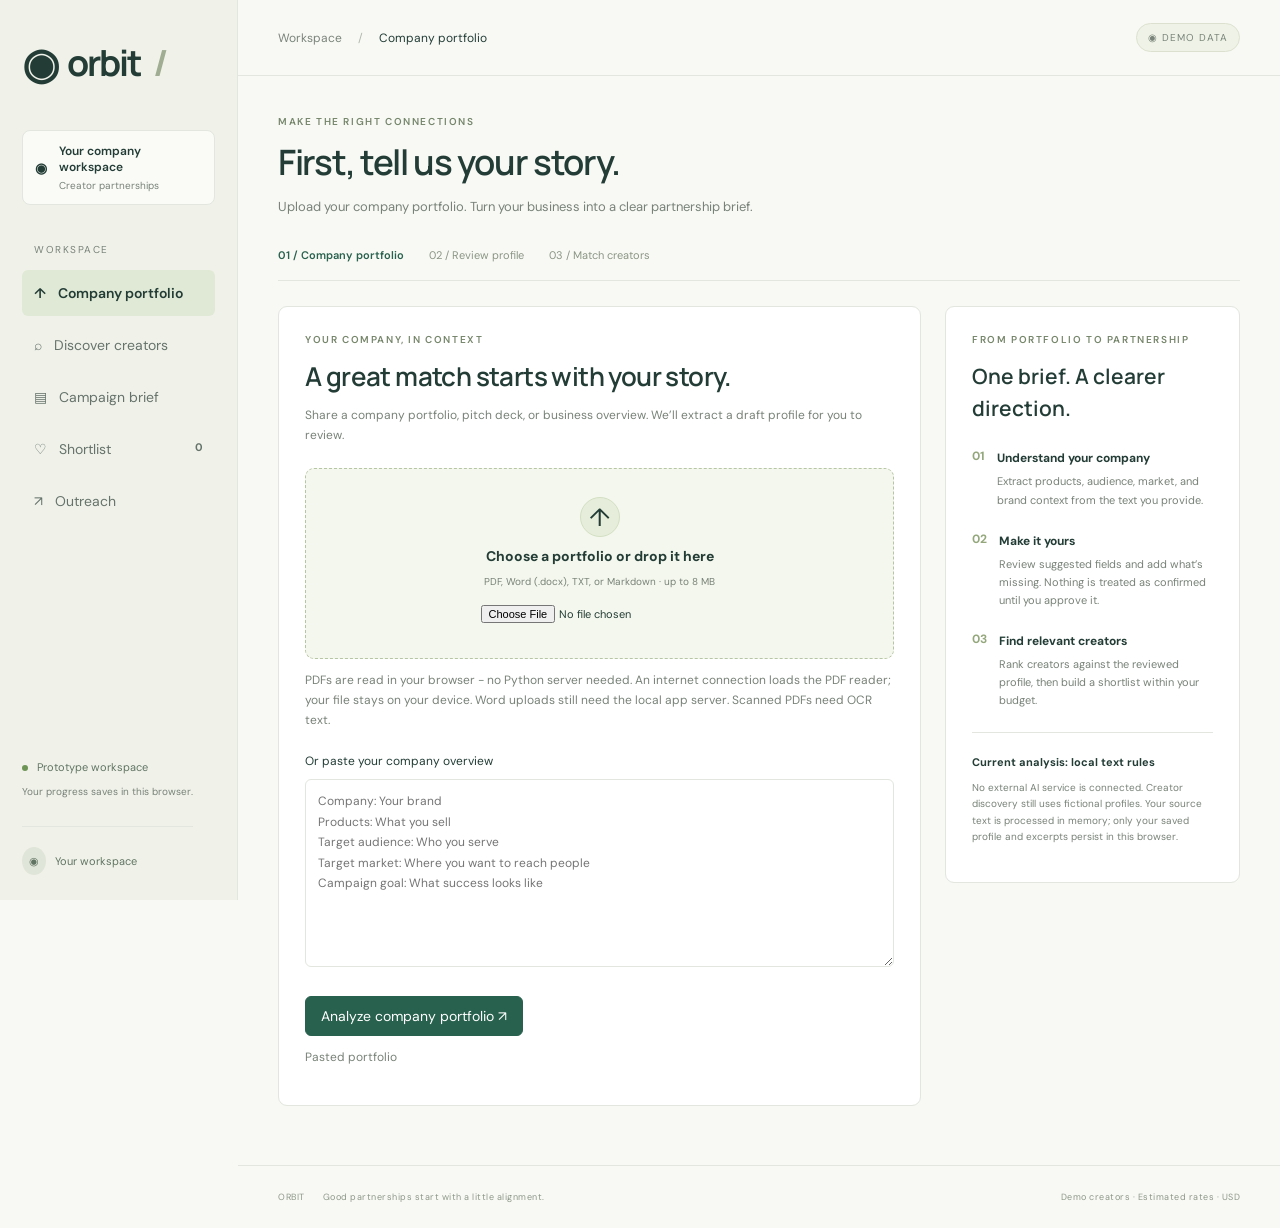
==== commit 0cce6154: "Read PDFs directly in the browser without a Python server" ====
--- a/standalone/Orbit.html
+++ b/standalone/Orbit.html
@@ -1,7 +1,69 @@
 <!doctype html><html lang="en"><head><meta charset="utf-8"><meta name="viewport" content="width=device-width,initial-scale=1"><title>Orbit — Creator partnerships, aligned.</title><style>@import url('https://fonts.googleapis.com/css2?family=DM+Sans:wght@400;500;600;700&family=Manrope:wght@400;500;600;700;800&display=swap');
 :root{--ink:#233d36;--green:#28614d;--lime:#d5ee9c;--line:#e2e6de;--muted:#788278}*{box-sizing:border-box}body{margin:0;background:#f8f9f5;color:var(--ink);font:14px 'DM Sans',sans-serif}button,input,select,textarea{font:inherit}button{cursor:pointer}aside{position:fixed;width:238px;inset:0 auto 0 0;background:#f0f2ea;border-right:1px solid var(--line);padding:33px 22px}.logo{text-decoration:none;font:bold 36px Manrope,sans-serif;color:var(--ink);letter-spacing:-2px;display:flex;gap:9px;align-items:center}.logo>span:first-child{font-size:43px}.tiny{color:#a0ad92;margin-left:3px}.workspace{display:flex;gap:12px;align-items:center;margin:38px 0;background:#fafbf7;border:1px solid var(--line);border-radius:8px;padding:12px;font-weight:600}.workspace>span{font-size:12px}.workspace small{display:block;color:var(--muted);font-size:10px;margin-top:4px;font-weight:400}.navlabel{font-size:10px;letter-spacing:1.5px;color:var(--muted);margin:0 12px 14px}nav button{display:flex;width:100%;border:0;background:none;color:#66736b;padding:14px 12px;text-align:left;gap:12px;border-radius:6px;margin-bottom:6px}nav button.active{background:#e0e9d6;color:var(--ink);font-weight:600}nav b{margin-left:auto;font-size:11px}.asidebottom{position:absolute;bottom:25px;font-size:11px;color:#617463}.green-dot{width:6px;height:6px;background:#6c9455;display:inline-block;margin-right:6px;border-radius:50%}.asidebottom p{font-size:10px;color:var(--muted)}.user{border-top:1px solid var(--line);margin-top:26px;padding-top:20px}.user span{display:inline-block;padding:7px;background:#e0e5d9;border-radius:50%;margin-right:6px}main{margin-left:238px}header{height:76px;border-bottom:1px solid var(--line);padding:0 40px;display:flex;align-items:center;justify-content:space-between;font-size:12px;color:#7a847a}header i{margin:0 13px;font-style:normal;color:#b1b9ad}#breadcrumb{color:var(--ink)}.demo{font-size:10px;letter-spacing:1px;border:1px solid #dce1cf;background:#eff3e7;padding:7px 11px;border-radius:20px}.content{max-width:1450px;margin:auto;padding:39px 40px}.heading{display:flex;justify-content:space-between;align-items:center;margin-bottom:31px}.eyebrow{font-size:10px;letter-spacing:1.6px;color:#76866b;font-weight:600}h1{font:600 35px Manrope,sans-serif;letter-spacing:-1.3px;margin:10px 0}p{color:var(--muted);line-height:1.65}h1+p{margin:0;font-size:13px}button{border:1px solid var(--line);background:white;border-radius:6px;padding:10px 15px;color:var(--ink)}button:hover{filter:brightness(.96)}.primary{background:var(--green);color:white;border-color:var(--green)}.briefstrip{display:flex;align-items:center;gap:20px;border:1px solid #dfe5d5;border-radius:9px;background:#edf2e3;padding:21px 24px;margin-bottom:27px}.brandicon{background:#d9e4c6;padding:13px;border-radius:8px;font-size:23px}.briefstrip h3{font-size:14px;margin:0 0 6px}.briefstrip p{margin:0;font-size:11px}.briefstrip .budget{margin-left:auto;border-left:1px solid #d6deca;padding-left:26px}.budget small{display:block;font-size:10px;color:var(--muted);margin-bottom:6px}.budget strong{font:600 22px Manrope}.tag{font-size:10px;display:inline-block;padding:5px 8px;border-radius:4px;background:#eff1ea;color:#687766;margin-right:4px}.stats{display:grid;grid-template-columns:repeat(3,1fr);gap:16px;margin-bottom:28px}.stat{padding:19px 23px;background:white;border:1px solid var(--line);border-radius:8px}.stat small{color:var(--muted);font-size:11px}.stat strong{display:block;font:600 27px Manrope;margin-top:8px}.stat span{font-size:10px;color:#80916f;margin-left:10px}.sectionhead{display:flex;align-items:center;justify-content:space-between;margin-bottom:18px}.sectionhead h2{font:600 19px Manrope;margin:0}.sectionhead p{margin:4px 0 0;font-size:11px}.controls{display:flex;gap:10px;flex-wrap:wrap;margin-bottom:22px}input,select,textarea{border:1px solid var(--line);border-radius:6px;padding:11px 12px;background:white;color:var(--ink);outline-color:#6b9464}input[type=search]{flex:1;min-width:180px}.cards{display:grid;grid-template-columns:repeat(3,minmax(0,1fr));gap:18px}.card{background:white;border:1px solid var(--line);border-radius:10px;overflow:hidden}.cover{height:128px;position:relative;overflow:hidden;background:var(--cover)}.cover:before,.cover:after{content:'';position:absolute;border:1px solid #ffffff55;width:200px;height:200px;border-radius:50%;left:15%;top:20%;transform:rotate(-30deg)}.cover:after{left:45%;top:-100%;width:250px;height:250px}.coverword{font:500 29px Georgia,serif;position:absolute;bottom:21px;left:22px;color:#fff9;font-style:italic;letter-spacing:-1px}.match{position:absolute;right:12px;top:12px;background:#f5f9ef;padding:6px 9px;border-radius:5px;font-size:10px;font-weight:600}.cardbody{padding:19px}.identity{display:flex;align-items:center;gap:10px;margin-bottom:15px}.avatar{background:var(--cover);color:white;width:40px;height:40px;border-radius:50%;display:grid;place-items:center;font-weight:600}.identity h3{font-size:14px;margin:0 0 4px}.identity small{color:var(--muted);font-size:10px}.platform{margin-left:auto;font-size:10px;border:1px solid var(--line);padding:5px;border-radius:4px}.metrics{display:flex;justify-content:space-between;padding:17px 0;margin-top:8px;border-bottom:1px solid #edf0e8}.metrics strong{display:block;font-size:14px;font-weight:600}.metrics small{font-size:9px;color:var(--muted)}.reason{font-size:11px;min-height:37px;line-height:1.6;color:#7d8678;margin:13px 0}.cardfoot{display:flex;justify-content:space-between;align-items:center}.cardfoot strong{font-size:13px}.cardfoot small{font-size:9px;color:var(--muted);font-weight:400}.cardfoot button{font-size:11px;padding:8px 10px}.saved{background:#eaf0df}.notice{font-size:11px;color:#829076;margin-top:20px}.panel{background:white;border:1px solid var(--line);padding:26px;border-radius:9px}.formgrid{display:grid;grid-template-columns:1fr 1fr;gap:20px}.formgrid label{font-size:12px;font-weight:500}.formgrid input,.formgrid select,.formgrid textarea{display:block;width:100%;margin-top:8px}.full{grid-column:1/-1}.formactions{display:flex;gap:10px;align-items:center;margin-top:25px}.empty{text-align:center;padding:70px 20px}.empty h2{font:500 24px Manrope}.planbar{height:10px;background:#eef1e8;border-radius:5px;overflow:hidden;margin:15px 0}.planbar div{height:100%;background:#9cba70}.split{display:grid;grid-template-columns:1fr 310px;gap:22px}.rows{display:flex;flex-direction:column;gap:12px}.row{display:flex;align-items:center;gap:12px;border:1px solid var(--line);background:white;border-radius:8px;padding:18px}.row h3{font-size:13px;margin:0 0 5px}.row p{font-size:10px;margin:0}.row .price{margin-left:auto}.row button{font-size:10px}.summary h3{margin-top:0}.summary dl{display:grid;grid-template-columns:1fr auto;line-height:2.8;font-size:12px}.summary dd{margin:0}.summary button{width:100%}.over{color:#ac503e}dialog{border:1px solid var(--line);border-radius:12px;padding:30px;max-width:600px;width:90%;color:var(--ink)}dialog::backdrop{background:#1e342d70}.close{float:right;padding:2px 8px;font-size:23px;border:0}dialog textarea{width:100%;min-height:220px;margin:10px 0}dialog h2{font:600 24px Manrope}footer{padding:25px 40px;border-top:1px solid var(--line);display:flex;gap:18px;font-size:9px;color:#8d9787;margin-top:20px;letter-spacing:.5px}footer span:last-child{margin-left:auto}#toast{position:fixed;bottom:25px;left:50%;background:var(--ink);color:white;border-radius:8px;padding:12px 22px;display:none;z-index:10}.status{font-size:10px;padding:6px;background:#edf2e4;border-radius:5px}.row select{font-size:11px;max-width:140px}.subtle{font-size:11px;color:var(--muted)}@media(min-width:1500px){.cover{height:170px}}@media(max-width:1100px){aside{width:200px;padding:25px 14px}main{margin-left:200px}.content{padding:30px 24px}.cards{grid-template-columns:repeat(2,minmax(0,1fr))}.heading{align-items:flex-start;gap:15px}h1{font-size:29px}.split{grid-template-columns:1fr}.heading .primary{font-size:11px}}@media(max-width:720px){aside{position:static;width:100%;padding:12px 16px;display:flex;align-items:center;justify-content:space-between}.logo{font-size:25px}.logo>span:first-child{font-size:30px}.workspace,.asidebottom,.navlabel{display:none}nav{display:flex}nav button{padding:10px;font-size:15px;margin:0}nav button span,nav b{display:none}main{margin:0}header{height:50px;padding:0 20px}.content{padding:26px 18px}.heading{display:block}.heading .primary{margin-top:16px}.briefstrip{padding:15px;gap:10px}.brandicon{display:none}.briefstrip .budget{padding-left:12px}.stats{gap:8px}.stat{padding:13px}.stat strong{font-size:22px}.stat span{display:block;margin:4px 0 0}.cards{grid-template-columns:1fr}.cover{height:155px}.formgrid{grid-template-columns:1fr}.full{grid-column:auto}.row{flex-wrap:wrap}.row .price{margin-left:auto}footer{padding:20px;flex-wrap:wrap}footer span:last-child{margin-left:0}.sectionhead{gap:12px}.sectionhead button{font-size:10px}.controls select{flex:1}}
 .steps{display:flex;gap:25px;font-size:11px;color:#8b9584;margin-bottom:25px;border-bottom:1px solid var(--line);padding-bottom:18px}.steps .current{color:var(--green);font-weight:600}.upload-layout{display:grid;grid-template-columns:minmax(0,1fr) 295px;gap:24px;align-items:start}.upload-panel h2,.review-panel h2{font:600 26px Manrope;letter-spacing:-.6px;margin:12px 0}.upload-panel>p{font-size:12px}.dropzone{display:flex;flex-direction:column;align-items:center;justify-content:center;padding:28px 15px;background:#f4f7ed;border:1.5px dashed #b6c5a3;border-radius:9px;cursor:pointer;gap:10px;text-align:center;margin-top:22px}.dropzone.dragging{background:#e5efce;border-color:var(--green)}.dropzone:focus-within{outline:2px solid var(--green);outline-offset:3px}.dropzone small{font-size:10px;color:var(--muted)}.dropzone input{max-width:100%;font-size:11px;padding:7px;border:0;background:transparent}.upload-symbol{display:grid;place-items:center;border:1px solid #d3dfc3;border-radius:50%;width:40px;height:40px;font-size:25px;background:#e6eedb}.paste-label{font-size:12px;display:block;margin:23px 0 10px}#portfolio-text{width:100%;resize:vertical;font-size:12px;line-height:1.7}.upload-explainer h3{font:600 21px Manrope;line-height:1.5;margin:15px 0 24px}.explainer-step{display:flex;gap:12px;margin-bottom:22px}.explainer-step b{color:#94a77c;font-size:12px}.explainer-step strong{font-size:12px}.explainer-step p{font-size:11px;margin:6px 0 0}.data-note{border-top:1px solid var(--line);padding-top:19px}.data-note strong{font-size:11px}.data-note p{font-size:10px}.upload-error{color:#a04132;font-size:12px}.review-panel{margin-top:24px}.field-evidence{display:block;font-size:10px;color:#7c8971;line-height:1.6;font-weight:400;margin-top:7px;overflow-wrap:anywhere}.formgrid textarea{resize:vertical}button:disabled{opacity:.6;cursor:wait}@media(max-width:1100px){.upload-layout{grid-template-columns:1fr}.upload-explainer{display:none}}@media(max-width:720px){.steps{gap:12px;font-size:9px}.upload-panel{padding:20px}.upload-panel h2{font-size:23px}}
-</style></head><body><aside><a class="logo" href="#discover"><span>◉</span> orbit<span class="tiny">/</span></a><div class="workspace">◉ <span>Your company workspace<small>Creator partnerships</small></span></div><div class="navlabel">WORKSPACE</div><nav><button data-tab="company">↑ <span>Company portfolio</span></button><button data-tab="discover">⌕ <span>Discover creators</span></button><button data-tab="brief">▤ <span>Campaign brief</span></button><button data-tab="shortlist">♡ <span>Shortlist</span><b id="count">0</b></button><button data-tab="outreach">↗ <span>Outreach</span></button></nav><div class="asidebottom"><div class="green-dot"></div> Prototype workspace<p>Your progress saves in this browser.</p><div class="user"><span>◉</span> Your workspace</div></div></aside><main><header><span>Workspace <i>/</i> <span id="breadcrumb">Discover creators</span></span><span class="demo">◉ DEMO DATA</span></header><div class="content"><section class="heading"><div><div class="eyebrow">MAKE THE RIGHT CONNECTIONS</div><h1 id="title">Find your brand’s people.</h1><p id="subtitle">Creators who share your audience, your values, and your ambition.</p></div><button class="primary" id="briefbutton">＋ Edit campaign brief</button></section><div id="view"></div></div><footer>ORBIT <span>Good partnerships start with a little alignment.</span><span>Demo creators · Estimated rates · USD</span></footer></main><dialog id="modal"><button class="close" aria-label="Close">×</button><div id="modalbody"></div></dialog><div id="toast" role="status"></div><script>/* Shared, dependency-free portfolio analysis and creator matching. */
+</style></head><body><aside><a class="logo" href="#discover"><span>◉</span> orbit<span class="tiny">/</span></a><div class="workspace">◉ <span>Your company workspace<small>Creator partnerships</small></span></div><div class="navlabel">WORKSPACE</div><nav><button data-tab="company">↑ <span>Company portfolio</span></button><button data-tab="discover">⌕ <span>Discover creators</span></button><button data-tab="brief">▤ <span>Campaign brief</span></button><button data-tab="shortlist">♡ <span>Shortlist</span><b id="count">0</b></button><button data-tab="outreach">↗ <span>Outreach</span></button></nav><div class="asidebottom"><div class="green-dot"></div> Prototype workspace<p>Your progress saves in this browser.</p><div class="user"><span>◉</span> Your workspace</div></div></aside><main><header><span>Workspace <i>/</i> <span id="breadcrumb">Discover creators</span></span><span class="demo">◉ DEMO DATA</span></header><div class="content"><section class="heading"><div><div class="eyebrow">MAKE THE RIGHT CONNECTIONS</div><h1 id="title">Find your brand’s people.</h1><p id="subtitle">Creators who share your audience, your values, and your ambition.</p></div><button class="primary" id="briefbutton">＋ Edit campaign brief</button></section><div id="view"></div></div><footer>ORBIT <span>Good partnerships start with a little alignment.</span><span>Demo creators · Estimated rates · USD</span></footer></main><dialog id="modal"><button class="close" aria-label="Close">×</button><div id="modalbody"></div></dialog><div id="toast" role="status"></div><script>/* Client-side PDF text extraction. File bytes stay in the visitor's browser. */
+(function(root){
+ const VERSION='4.10.38';
+ const BASE='https://cdn.jsdelivr.net/npm/pdfjs-dist@'+VERSION+'/legacy/build/';
+ let libraryPromise;
+ function loadLibrary(){
+  if(!libraryPromise){
+   libraryPromise=import(BASE+'pdf.min.mjs').then(lib=>{lib.GlobalWorkerOptions.workerSrc=BASE+'pdf.worker.min.mjs';return lib}).catch(()=>{libraryPromise=null;throw Error('Could not load the PDF reader. Connect to the internet, allow cdn.jsdelivr.net, and try again. Your file has not been uploaded.');});
+  }
+  return libraryPromise;
+ }
+ function pageText(items){
+  let text='',lastY=null;
+  for(const item of items){
+   if(typeof item.str!=='string')continue;
+   const y=item.transform?.[5];
+   if(lastY!==null&&typeof y==='number'&&Math.abs(y-lastY)>2&&!text.endsWith('\n'))text+='\n';
+   text+=item.str+(item.hasEOL?'\n':' ');
+   if(typeof y==='number')lastY=y;
+   if(text.length>120000)throw Error('This PDF has too much text. Use a shorter portfolio (up to 120,000 characters).');
+  }
+  return text.trim();
+ }
+ async function extractWithLibrary(lib,data,progress=()=>{}){
+  let task,timer;
+  try{
+   task=lib.getDocument({data,isEvalSupported:false,disableFontFace:true,useSystemFonts:true,stopAtErrors:true});
+   const work=(async()=>{
+    const doc=await task.promise;
+    if(doc.numPages>60)throw Error('Choose a PDF with 60 pages or fewer.');
+    const pages=[];let count=0;
+    for(let i=1;i<=doc.numPages;i++){
+     progress('Reading PDF page '+i+' of '+doc.numPages+'…');
+     const page=await doc.getPage(i);const content=await page.getTextContent();
+     const text=pageText(content.items);count+=text.length+1;
+     if(count>120000)throw Error('This PDF has too much text. Use a shorter portfolio (up to 120,000 characters).');
+     pages.push(text);page.cleanup();
+    }
+    const text=pages.join('\n').trim();
+    if(text.length<40)throw Error('This PDF has too little selectable text. For a scanned PDF, export it with OCR or paste the text.');
+    return text;
+   })();
+   return await Promise.race([work,new Promise((_,reject)=>{timer=setTimeout(()=>reject(Error('Reading this PDF took too long. Try a smaller PDF or paste its text.')),45000)})]);
+  }catch(err){
+   if(err.name==='PasswordException')throw Error('This PDF is password protected. Upload an unlocked copy.');
+   if(err.name==='InvalidPDFException')throw Error('This PDF could not be read. Try exporting a new PDF from the original document.');
+   throw err;
+  }finally{clearTimeout(timer);if(task)await task.destroy().catch(()=>{});}
+ }
+ async function extract(file,progress=()=>{}){
+  if(!file||file.size===0||file.size>8*1024*1024)throw Error('Choose a nonempty PDF up to 8 MB.');
+  progress('Loading the browser PDF reader…');
+  let timer;
+  try{
+   const lib=await Promise.race([loadLibrary(),new Promise((_,reject)=>{timer=setTimeout(()=>reject(Error('PDF reader download timed out. Check your internet connection and try again.')),20000)})]);
+   const bytes=new Uint8Array(await file.arrayBuffer());
+   return await extractWithLibrary(lib,bytes,progress);
+  }finally{clearTimeout(timer)}
+ }
+ const api={extract,extractWithLibrary,pageText};root.OrbitPDF=api;
+ if(typeof module!=='undefined'&&module.exports)module.exports=api;
+})(typeof globalThis!=='undefined'?globalThis:this);
+</script><script>/* Shared, dependency-free portfolio analysis and creator matching. */
 (function(root){
 const categories={Skincare:['skincare','skin care','serum','moisturizer','cleanser','cosmetics'],Lifestyle:['lifestyle','homeware','fashion','apparel','clothing','jewellery','jewelry','travel'],Wellness:['wellness','meditation','mindfulness','supplements','nutrition'],Fitness:['fitness','workout','gym','sportswear','athletic','training'],Technology:['technology','software','saas','electronics','devices','gadgets']};
 const stop=new Set('the and for with from your our are that this their into about company brand products product target audience campaign market goals goal budget profile portfolio offers offering people customers designed based through have has its'.split(' '));
@@ -85,7 +147,7 @@
 }
 function company(){
  const a=pendingAnalysis||state.company?.analysis,confirmed=state.company?.confirmed;
- return `<div class="steps"><span class="current">01 / Company portfolio</span><span>02 / Review profile</span><span>03 / Match creators</span></div><div class="upload-layout"><div><div class="panel upload-panel"><div class="eyebrow">YOUR COMPANY, IN CONTEXT</div><h2>A great match starts with your story.</h2><p>Share a company portfolio, pitch deck, or business overview. We’ll extract a draft profile for you to review.</p><label class="dropzone" id="dropzone" for="portfolio-file"><span class="upload-symbol">↑</span><strong>Choose a portfolio or drop it here</strong><small>PDF, Word (.docx), TXT, or Markdown · up to 8 MB</small><input id="portfolio-file" type="file" accept=".pdf,.docx,.txt,.md" ${uploadBusy?'disabled':''}></label><p class="subtle">PDF and Word need the local app server. Scanned images need OCR text. Plain text works in the standalone app.</p><label class="paste-label" for="portfolio-text">Or paste your company overview</label><textarea id="portfolio-text" rows="8" maxlength="120000" placeholder="Company: Your brand&#10;Products: What you sell&#10;Target audience: Who you serve&#10;Target market: Where you want to reach people&#10;Campaign goal: What success looks like">${escape(portfolioText)}</textarea><div class="formactions"><button class="primary" id="analyze-portfolio" ${uploadBusy?'disabled':''}>${uploadBusy?'Reading portfolio…':'Analyze company portfolio ↗'}</button></div><p id="upload-status" class="subtle" role="status" aria-live="polite">${escape(portfolioSource)}</p><p id="upload-error" class="upload-error" role="alert"></p></div>${a?reviewCompany(a):''}</div><div class="panel upload-explainer"><div class="eyebrow">FROM PORTFOLIO TO PARTNERSHIP</div><h3>One brief. A clearer direction.</h3><div class="explainer-step"><b>01</b><div><strong>Understand your company</strong><p>Extract products, audience, market, and brand context from the text you provide.</p></div></div><div class="explainer-step"><b>02</b><div><strong>Make it yours</strong><p>Review suggested fields and add what’s missing. Nothing is treated as confirmed until you approve it.</p></div></div><div class="explainer-step"><b>03</b><div><strong>Find relevant creators</strong><p>Rank creators against the reviewed profile, then build a shortlist within your budget.</p></div></div><div class="data-note"><strong>Current analysis: local text rules</strong><p>No external AI service is connected. Creator discovery still uses fictional profiles. Your source text is processed in memory; only your saved profile and excerpts persist in this browser.</p></div>${confirmed?'<button id="existing-matches">View current matches ↗</button>':''}</div></div>`;
+ return `<div class="steps"><span class="current">01 / Company portfolio</span><span>02 / Review profile</span><span>03 / Match creators</span></div><div class="upload-layout"><div><div class="panel upload-panel"><div class="eyebrow">YOUR COMPANY, IN CONTEXT</div><h2>A great match starts with your story.</h2><p>Share a company portfolio, pitch deck, or business overview. We’ll extract a draft profile for you to review.</p><label class="dropzone" id="dropzone" for="portfolio-file"><span class="upload-symbol">↑</span><strong>Choose a portfolio or drop it here</strong><small>PDF, Word (.docx), TXT, or Markdown · up to 8 MB</small><input id="portfolio-file" type="file" accept=".pdf,.docx,.txt,.md" ${uploadBusy?'disabled':''}></label><p class="subtle">PDFs are read in your browser - no Python server needed. An internet connection loads the PDF reader; your file stays on your device. Word uploads still need the local app server. Scanned PDFs need OCR text.</p><label class="paste-label" for="portfolio-text">Or paste your company overview</label><textarea id="portfolio-text" rows="8" maxlength="120000" placeholder="Company: Your brand&#10;Products: What you sell&#10;Target audience: Who you serve&#10;Target market: Where you want to reach people&#10;Campaign goal: What success looks like">${escape(portfolioText)}</textarea><div class="formactions"><button class="primary" id="analyze-portfolio" ${uploadBusy?'disabled':''}>${uploadBusy?'Reading portfolio…':'Analyze company portfolio ↗'}</button></div><p id="upload-status" class="subtle" role="status" aria-live="polite">${escape(portfolioSource)}</p><p id="upload-error" class="upload-error" role="alert"></p></div>${a?reviewCompany(a):''}</div><div class="panel upload-explainer"><div class="eyebrow">FROM PORTFOLIO TO PARTNERSHIP</div><h3>One brief. A clearer direction.</h3><div class="explainer-step"><b>01</b><div><strong>Understand your company</strong><p>Extract products, audience, market, and brand context from the text you provide.</p></div></div><div class="explainer-step"><b>02</b><div><strong>Make it yours</strong><p>Review suggested fields and add what’s missing. Nothing is treated as confirmed until you approve it.</p></div></div><div class="explainer-step"><b>03</b><div><strong>Find relevant creators</strong><p>Rank creators against the reviewed profile, then build a shortlist within your budget.</p></div></div><div class="data-note"><strong>Current analysis: local text rules</strong><p>No external AI service is connected. Creator discovery still uses fictional profiles. Your source text is processed in memory; only your saved profile and excerpts persist in this browser.</p></div>${confirmed?'<button id="existing-matches">View current matches ↗</button>':''}</div></div>`;
 }
 function reviewCompany(a){const b=a.fields,e=a.evidence;return `<div class="panel review-panel" id="company-review"><div class="eyebrow">REVIEW YOUR COMPANY PROFILE</div><h2>Here’s what we found.</h2><p class="subtle">${escape(a.source)} · ${a.characters.toLocaleString()} characters · ${escape(a.method)}</p><p>Check every field before matching. Fields without evidence stay blank.</p><form id="review-company"><div class="formgrid">${evidenceField('brand','Company name',true)}${evidenceField('website','Website',false,'url')}<label>Industry *<select name="niche" required><option value="">Choose an industry</option>${options(['Skincare','Lifestyle','Wellness','Fitness','Technology','Other'],b.niche)}</select><small class="field-evidence">${e.niche?'Suggested from: “'+escape(e.niche)+'”':'Not found — choose the closest category.'}</small></label>${evidenceField('products','Products and services')}${evidenceField('audience','Target audience',true)}${evidenceField('market','Target market',true)}${evidenceField('tone','Brand tone')}${evidenceField('keywords','Content keywords')}${evidenceField('exclusions','Exclusion keywords')}<label>Campaign goal *<select name="goal" required><option value="">Choose a goal</option>${options(['Brand awareness','Engagement','Sales conversions'],b.goal)}</select><small class="field-evidence">${e.goal?escape(e.goal):'Choose what this campaign should achieve.'}</small></label><label>Preferred platform<select name="platform">${options(['All platforms','Instagram','TikTok','YouTube'],b.platform||'All platforms')}</select></label>${evidenceField('budget','Total campaign budget (USD)',true,'number')}<label>Reserve for extras (%)<input name="reserve" type="number" min="0" max="80" value="15" required></label><label class="full">Company summary<textarea name="description" rows="4" required maxlength="3000">${escape(b.description||'')}</textarea></label></div><p class="subtle">Saving replaces the active company profile and clears its shortlist, drafts, and outreach stages. The original file is not retained. USD only in this version; convert other currencies before entering a budget.</p><button class="primary" type="submit">Confirm profile & find matches ↗</button></form></div>`}
 async function readPortfolio(file){
@@ -96,14 +158,15 @@
  try{
   let text;
   if(['txt','md'].includes(ext)){text=await file.text()}
+  else if(ext==='pdf'){text=await OrbitPDF.extract(file,message=>{const status=$('#upload-status');if(status)status.textContent=message})}
   else{
-   if(!['http:','https:'].includes(location.protocol))throw Error('For PDF or Word, run python server.py and open http://127.0.0.1:8000. You can also paste the document text here.');
+   if(!['http:','https:'].includes(location.protocol))throw Error('For Word documents, run python server.py, export to PDF, or paste the text here. PDFs work directly in this browser.');
    const bytes=new Uint8Array(await file.arrayBuffer());let binary='';for(let i=0;i<bytes.length;i+=16384)binary+=String.fromCharCode(...bytes.subarray(i,i+16384));
    const controller=new AbortController(),timer=setTimeout(()=>controller.abort(),45000);
-   try{const response=await fetch('/api/extract',{method:'POST',headers:{'Content-Type':'application/json'},body:JSON.stringify({name:file.name,data:btoa(binary)}),signal:controller.signal});if(response.status===404||response.status===501)throw Error('PDF and Word need the local app server: run python server.py. Or paste the text.');const result=await response.json();if(!response.ok)throw Error(result.error||'Could not read this document.');text=result.text}finally{clearTimeout(timer)}
+   try{const response=await fetch('/api/extract',{method:'POST',headers:{'Content-Type':'application/json'},body:JSON.stringify({name:file.name,data:btoa(binary)}),signal:controller.signal});if(response.status===404||response.status===501)throw Error('Word uploads need the local app server. Export to PDF to upload directly in this browser, or paste the text.');const result=await response.json();if(!response.ok)throw Error(result.error||'Could not read this document.');text=result.text}finally{clearTimeout(timer)}
   }
-  const analysis=OrbitEngine.analyze(text,file.name);portfolioText=text;portfolioSource=file.name;pendingAnalysis=analysis;uploadBusy=false;render();$('#company-review')?.scrollIntoView?.({behavior:'smooth',block:'start'});
- }catch(err){uploadBusy=false;render();$('#upload-error').textContent=err.name==='AbortError'?'Reading took too long. Try a smaller file or paste the text.':err.message}
+  const analysis=OrbitEngine.analyze(text,file.name);portfolioText=text;portfolioSource=file.name;pendingAnalysis=analysis;uploadBusy=false;tab='company';render();$('#company-review')?.scrollIntoView?.({behavior:'smooth',block:'start'});
+ }catch(err){uploadBusy=false;tab='company';render();$('#upload-error').textContent=err.name==='AbortError'?'Reading took too long. Try a smaller file or paste the text.':err.message}
 }
 function bindCompany(){
  $('#portfolio-text').oninput=e=>{portfolioText=e.target.value;portfolioSource='Pasted portfolio'};
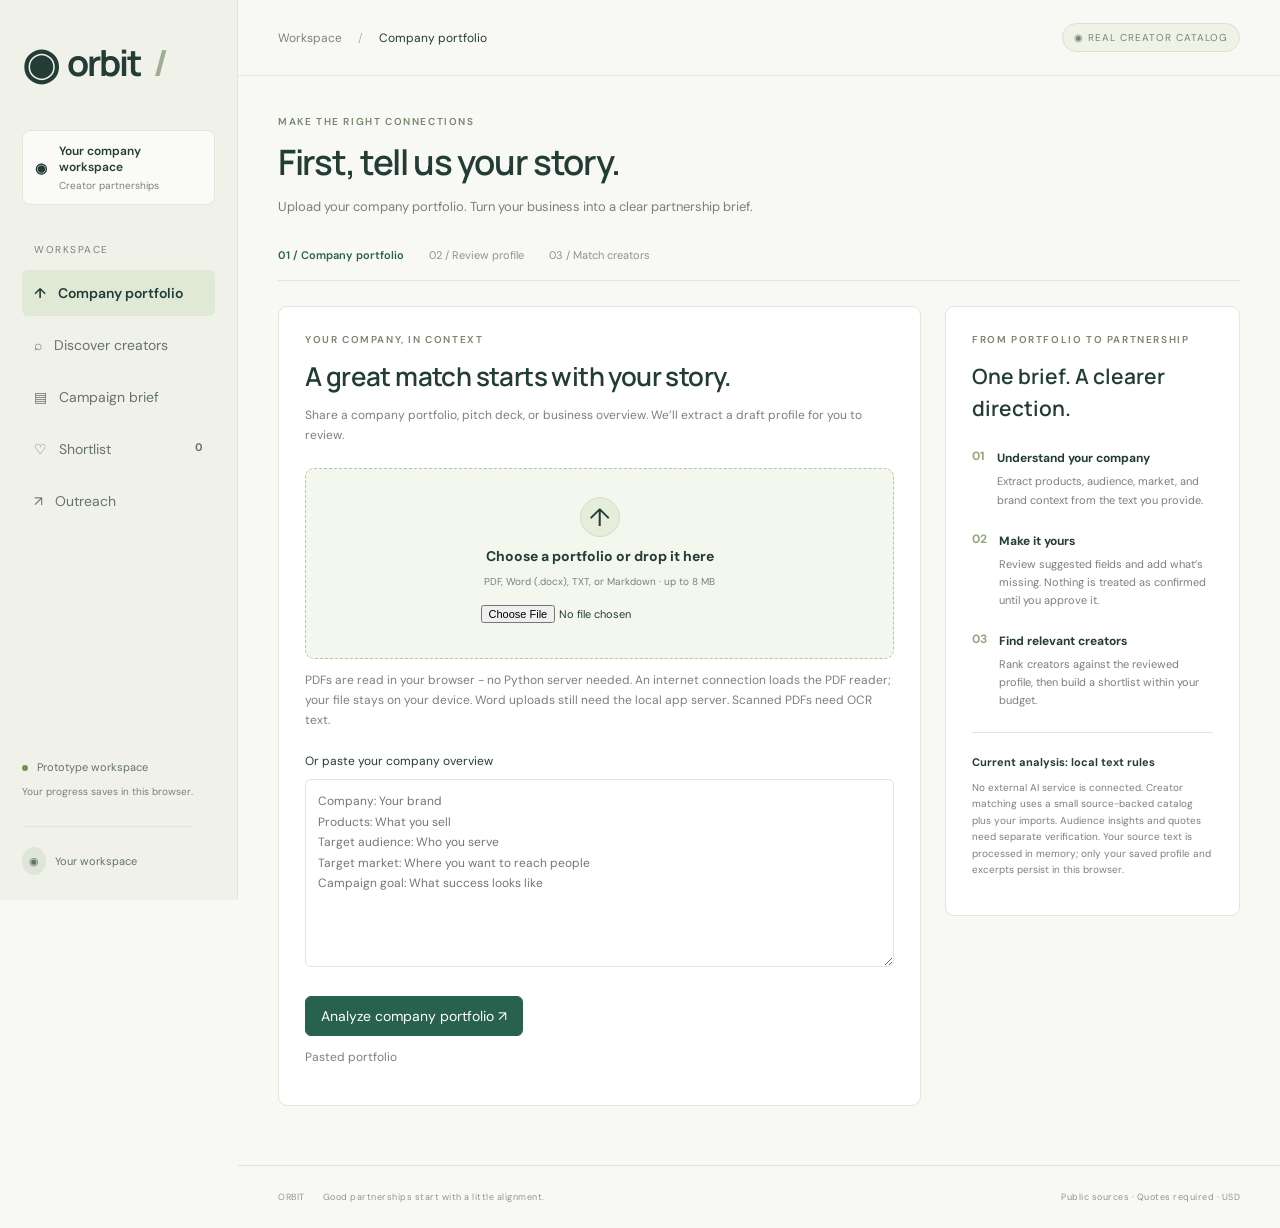
==== commit 4cfef596: "Replace fictional creators with real sourced profiles and add creator imports and evidence-backed qu" ====
--- a/standalone/Orbit.html
+++ b/standalone/Orbit.html
@@ -1,7 +1,51 @@
 <!doctype html><html lang="en"><head><meta charset="utf-8"><meta name="viewport" content="width=device-width,initial-scale=1"><title>Orbit — Creator partnerships, aligned.</title><style>@import url('https://fonts.googleapis.com/css2?family=DM+Sans:wght@400;500;600;700&family=Manrope:wght@400;500;600;700;800&display=swap');
 :root{--ink:#233d36;--green:#28614d;--lime:#d5ee9c;--line:#e2e6de;--muted:#788278}*{box-sizing:border-box}body{margin:0;background:#f8f9f5;color:var(--ink);font:14px 'DM Sans',sans-serif}button,input,select,textarea{font:inherit}button{cursor:pointer}aside{position:fixed;width:238px;inset:0 auto 0 0;background:#f0f2ea;border-right:1px solid var(--line);padding:33px 22px}.logo{text-decoration:none;font:bold 36px Manrope,sans-serif;color:var(--ink);letter-spacing:-2px;display:flex;gap:9px;align-items:center}.logo>span:first-child{font-size:43px}.tiny{color:#a0ad92;margin-left:3px}.workspace{display:flex;gap:12px;align-items:center;margin:38px 0;background:#fafbf7;border:1px solid var(--line);border-radius:8px;padding:12px;font-weight:600}.workspace>span{font-size:12px}.workspace small{display:block;color:var(--muted);font-size:10px;margin-top:4px;font-weight:400}.navlabel{font-size:10px;letter-spacing:1.5px;color:var(--muted);margin:0 12px 14px}nav button{display:flex;width:100%;border:0;background:none;color:#66736b;padding:14px 12px;text-align:left;gap:12px;border-radius:6px;margin-bottom:6px}nav button.active{background:#e0e9d6;color:var(--ink);font-weight:600}nav b{margin-left:auto;font-size:11px}.asidebottom{position:absolute;bottom:25px;font-size:11px;color:#617463}.green-dot{width:6px;height:6px;background:#6c9455;display:inline-block;margin-right:6px;border-radius:50%}.asidebottom p{font-size:10px;color:var(--muted)}.user{border-top:1px solid var(--line);margin-top:26px;padding-top:20px}.user span{display:inline-block;padding:7px;background:#e0e5d9;border-radius:50%;margin-right:6px}main{margin-left:238px}header{height:76px;border-bottom:1px solid var(--line);padding:0 40px;display:flex;align-items:center;justify-content:space-between;font-size:12px;color:#7a847a}header i{margin:0 13px;font-style:normal;color:#b1b9ad}#breadcrumb{color:var(--ink)}.demo{font-size:10px;letter-spacing:1px;border:1px solid #dce1cf;background:#eff3e7;padding:7px 11px;border-radius:20px}.content{max-width:1450px;margin:auto;padding:39px 40px}.heading{display:flex;justify-content:space-between;align-items:center;margin-bottom:31px}.eyebrow{font-size:10px;letter-spacing:1.6px;color:#76866b;font-weight:600}h1{font:600 35px Manrope,sans-serif;letter-spacing:-1.3px;margin:10px 0}p{color:var(--muted);line-height:1.65}h1+p{margin:0;font-size:13px}button{border:1px solid var(--line);background:white;border-radius:6px;padding:10px 15px;color:var(--ink)}button:hover{filter:brightness(.96)}.primary{background:var(--green);color:white;border-color:var(--green)}.briefstrip{display:flex;align-items:center;gap:20px;border:1px solid #dfe5d5;border-radius:9px;background:#edf2e3;padding:21px 24px;margin-bottom:27px}.brandicon{background:#d9e4c6;padding:13px;border-radius:8px;font-size:23px}.briefstrip h3{font-size:14px;margin:0 0 6px}.briefstrip p{margin:0;font-size:11px}.briefstrip .budget{margin-left:auto;border-left:1px solid #d6deca;padding-left:26px}.budget small{display:block;font-size:10px;color:var(--muted);margin-bottom:6px}.budget strong{font:600 22px Manrope}.tag{font-size:10px;display:inline-block;padding:5px 8px;border-radius:4px;background:#eff1ea;color:#687766;margin-right:4px}.stats{display:grid;grid-template-columns:repeat(3,1fr);gap:16px;margin-bottom:28px}.stat{padding:19px 23px;background:white;border:1px solid var(--line);border-radius:8px}.stat small{color:var(--muted);font-size:11px}.stat strong{display:block;font:600 27px Manrope;margin-top:8px}.stat span{font-size:10px;color:#80916f;margin-left:10px}.sectionhead{display:flex;align-items:center;justify-content:space-between;margin-bottom:18px}.sectionhead h2{font:600 19px Manrope;margin:0}.sectionhead p{margin:4px 0 0;font-size:11px}.controls{display:flex;gap:10px;flex-wrap:wrap;margin-bottom:22px}input,select,textarea{border:1px solid var(--line);border-radius:6px;padding:11px 12px;background:white;color:var(--ink);outline-color:#6b9464}input[type=search]{flex:1;min-width:180px}.cards{display:grid;grid-template-columns:repeat(3,minmax(0,1fr));gap:18px}.card{background:white;border:1px solid var(--line);border-radius:10px;overflow:hidden}.cover{height:128px;position:relative;overflow:hidden;background:var(--cover)}.cover:before,.cover:after{content:'';position:absolute;border:1px solid #ffffff55;width:200px;height:200px;border-radius:50%;left:15%;top:20%;transform:rotate(-30deg)}.cover:after{left:45%;top:-100%;width:250px;height:250px}.coverword{font:500 29px Georgia,serif;position:absolute;bottom:21px;left:22px;color:#fff9;font-style:italic;letter-spacing:-1px}.match{position:absolute;right:12px;top:12px;background:#f5f9ef;padding:6px 9px;border-radius:5px;font-size:10px;font-weight:600}.cardbody{padding:19px}.identity{display:flex;align-items:center;gap:10px;margin-bottom:15px}.avatar{background:var(--cover);color:white;width:40px;height:40px;border-radius:50%;display:grid;place-items:center;font-weight:600}.identity h3{font-size:14px;margin:0 0 4px}.identity small{color:var(--muted);font-size:10px}.platform{margin-left:auto;font-size:10px;border:1px solid var(--line);padding:5px;border-radius:4px}.metrics{display:flex;justify-content:space-between;padding:17px 0;margin-top:8px;border-bottom:1px solid #edf0e8}.metrics strong{display:block;font-size:14px;font-weight:600}.metrics small{font-size:9px;color:var(--muted)}.reason{font-size:11px;min-height:37px;line-height:1.6;color:#7d8678;margin:13px 0}.cardfoot{display:flex;justify-content:space-between;align-items:center}.cardfoot strong{font-size:13px}.cardfoot small{font-size:9px;color:var(--muted);font-weight:400}.cardfoot button{font-size:11px;padding:8px 10px}.saved{background:#eaf0df}.notice{font-size:11px;color:#829076;margin-top:20px}.panel{background:white;border:1px solid var(--line);padding:26px;border-radius:9px}.formgrid{display:grid;grid-template-columns:1fr 1fr;gap:20px}.formgrid label{font-size:12px;font-weight:500}.formgrid input,.formgrid select,.formgrid textarea{display:block;width:100%;margin-top:8px}.full{grid-column:1/-1}.formactions{display:flex;gap:10px;align-items:center;margin-top:25px}.empty{text-align:center;padding:70px 20px}.empty h2{font:500 24px Manrope}.planbar{height:10px;background:#eef1e8;border-radius:5px;overflow:hidden;margin:15px 0}.planbar div{height:100%;background:#9cba70}.split{display:grid;grid-template-columns:1fr 310px;gap:22px}.rows{display:flex;flex-direction:column;gap:12px}.row{display:flex;align-items:center;gap:12px;border:1px solid var(--line);background:white;border-radius:8px;padding:18px}.row h3{font-size:13px;margin:0 0 5px}.row p{font-size:10px;margin:0}.row .price{margin-left:auto}.row button{font-size:10px}.summary h3{margin-top:0}.summary dl{display:grid;grid-template-columns:1fr auto;line-height:2.8;font-size:12px}.summary dd{margin:0}.summary button{width:100%}.over{color:#ac503e}dialog{border:1px solid var(--line);border-radius:12px;padding:30px;max-width:600px;width:90%;color:var(--ink)}dialog::backdrop{background:#1e342d70}.close{float:right;padding:2px 8px;font-size:23px;border:0}dialog textarea{width:100%;min-height:220px;margin:10px 0}dialog h2{font:600 24px Manrope}footer{padding:25px 40px;border-top:1px solid var(--line);display:flex;gap:18px;font-size:9px;color:#8d9787;margin-top:20px;letter-spacing:.5px}footer span:last-child{margin-left:auto}#toast{position:fixed;bottom:25px;left:50%;background:var(--ink);color:white;border-radius:8px;padding:12px 22px;display:none;z-index:10}.status{font-size:10px;padding:6px;background:#edf2e4;border-radius:5px}.row select{font-size:11px;max-width:140px}.subtle{font-size:11px;color:var(--muted)}@media(min-width:1500px){.cover{height:170px}}@media(max-width:1100px){aside{width:200px;padding:25px 14px}main{margin-left:200px}.content{padding:30px 24px}.cards{grid-template-columns:repeat(2,minmax(0,1fr))}.heading{align-items:flex-start;gap:15px}h1{font-size:29px}.split{grid-template-columns:1fr}.heading .primary{font-size:11px}}@media(max-width:720px){aside{position:static;width:100%;padding:12px 16px;display:flex;align-items:center;justify-content:space-between}.logo{font-size:25px}.logo>span:first-child{font-size:30px}.workspace,.asidebottom,.navlabel{display:none}nav{display:flex}nav button{padding:10px;font-size:15px;margin:0}nav button span,nav b{display:none}main{margin:0}header{height:50px;padding:0 20px}.content{padding:26px 18px}.heading{display:block}.heading .primary{margin-top:16px}.briefstrip{padding:15px;gap:10px}.brandicon{display:none}.briefstrip .budget{padding-left:12px}.stats{gap:8px}.stat{padding:13px}.stat strong{font-size:22px}.stat span{display:block;margin:4px 0 0}.cards{grid-template-columns:1fr}.cover{height:155px}.formgrid{grid-template-columns:1fr}.full{grid-column:auto}.row{flex-wrap:wrap}.row .price{margin-left:auto}footer{padding:20px;flex-wrap:wrap}footer span:last-child{margin-left:0}.sectionhead{gap:12px}.sectionhead button{font-size:10px}.controls select{flex:1}}
 .steps{display:flex;gap:25px;font-size:11px;color:#8b9584;margin-bottom:25px;border-bottom:1px solid var(--line);padding-bottom:18px}.steps .current{color:var(--green);font-weight:600}.upload-layout{display:grid;grid-template-columns:minmax(0,1fr) 295px;gap:24px;align-items:start}.upload-panel h2,.review-panel h2{font:600 26px Manrope;letter-spacing:-.6px;margin:12px 0}.upload-panel>p{font-size:12px}.dropzone{display:flex;flex-direction:column;align-items:center;justify-content:center;padding:28px 15px;background:#f4f7ed;border:1.5px dashed #b6c5a3;border-radius:9px;cursor:pointer;gap:10px;text-align:center;margin-top:22px}.dropzone.dragging{background:#e5efce;border-color:var(--green)}.dropzone:focus-within{outline:2px solid var(--green);outline-offset:3px}.dropzone small{font-size:10px;color:var(--muted)}.dropzone input{max-width:100%;font-size:11px;padding:7px;border:0;background:transparent}.upload-symbol{display:grid;place-items:center;border:1px solid #d3dfc3;border-radius:50%;width:40px;height:40px;font-size:25px;background:#e6eedb}.paste-label{font-size:12px;display:block;margin:23px 0 10px}#portfolio-text{width:100%;resize:vertical;font-size:12px;line-height:1.7}.upload-explainer h3{font:600 21px Manrope;line-height:1.5;margin:15px 0 24px}.explainer-step{display:flex;gap:12px;margin-bottom:22px}.explainer-step b{color:#94a77c;font-size:12px}.explainer-step strong{font-size:12px}.explainer-step p{font-size:11px;margin:6px 0 0}.data-note{border-top:1px solid var(--line);padding-top:19px}.data-note strong{font-size:11px}.data-note p{font-size:10px}.upload-error{color:#a04132;font-size:12px}.review-panel{margin-top:24px}.field-evidence{display:block;font-size:10px;color:#7c8971;line-height:1.6;font-weight:400;margin-top:7px;overflow-wrap:anywhere}.formgrid textarea{resize:vertical}button:disabled{opacity:.6;cursor:wait}@media(max-width:1100px){.upload-layout{grid-template-columns:1fr}.upload-explainer{display:none}}@media(max-width:720px){.steps{gap:12px;font-size:9px}.upload-panel{padding:20px}.upload-panel h2{font-size:23px}}
-</style></head><body><aside><a class="logo" href="#discover"><span>◉</span> orbit<span class="tiny">/</span></a><div class="workspace">◉ <span>Your company workspace<small>Creator partnerships</small></span></div><div class="navlabel">WORKSPACE</div><nav><button data-tab="company">↑ <span>Company portfolio</span></button><button data-tab="discover">⌕ <span>Discover creators</span></button><button data-tab="brief">▤ <span>Campaign brief</span></button><button data-tab="shortlist">♡ <span>Shortlist</span><b id="count">0</b></button><button data-tab="outreach">↗ <span>Outreach</span></button></nav><div class="asidebottom"><div class="green-dot"></div> Prototype workspace<p>Your progress saves in this browser.</p><div class="user"><span>◉</span> Your workspace</div></div></aside><main><header><span>Workspace <i>/</i> <span id="breadcrumb">Discover creators</span></span><span class="demo">◉ DEMO DATA</span></header><div class="content"><section class="heading"><div><div class="eyebrow">MAKE THE RIGHT CONNECTIONS</div><h1 id="title">Find your brand’s people.</h1><p id="subtitle">Creators who share your audience, your values, and your ambition.</p></div><button class="primary" id="briefbutton">＋ Edit campaign brief</button></section><div id="view"></div></div><footer>ORBIT <span>Good partnerships start with a little alignment.</span><span>Demo creators · Estimated rates · USD</span></footer></main><dialog id="modal"><button class="close" aria-label="Close">×</button><div id="modalbody"></div></dialog><div id="toast" role="status"></div><script>/* Client-side PDF text extraction. File bytes stay in the visitor's browser. */
+.real-tools{margin-bottom:20px;padding:20px}.real-tools h3{margin:0 0 8px;font-size:15px}.real-tools p{font-size:11px;margin:0 0 14px}.real-tools .controls{margin:0;align-items:center}.import-button,.search-link{display:inline-block;background:#fff;border:1px solid var(--line);border-radius:6px;padding:10px 12px;font-size:11px;color:var(--ink);cursor:pointer;text-decoration:none}.import-button input{max-width:180px;border:0;padding:4px 0;display:block;font-size:10px}.real-tools button{font-size:11px}.cardbody a,.summary a{color:var(--green)}.cardbody h3{overflow-wrap:anywhere}#creator-record-form .formgrid{gap:15px}#creator-record-form label{font-size:11px}
+</style></head><body><aside><a class="logo" href="#discover"><span>◉</span> orbit<span class="tiny">/</span></a><div class="workspace">◉ <span>Your company workspace<small>Creator partnerships</small></span></div><div class="navlabel">WORKSPACE</div><nav><button data-tab="company">↑ <span>Company portfolio</span></button><button data-tab="discover">⌕ <span>Discover creators</span></button><button data-tab="brief">▤ <span>Campaign brief</span></button><button data-tab="shortlist">♡ <span>Shortlist</span><b id="count">0</b></button><button data-tab="outreach">↗ <span>Outreach</span></button></nav><div class="asidebottom"><div class="green-dot"></div> Prototype workspace<p>Your progress saves in this browser.</p><div class="user"><span>◉</span> Your workspace</div></div></aside><main><header><span>Workspace <i>/</i> <span id="breadcrumb">Discover creators</span></span><span class="demo">◉ REAL CREATOR CATALOG</span></header><div class="content"><section class="heading"><div><div class="eyebrow">MAKE THE RIGHT CONNECTIONS</div><h1 id="title">Find your brand’s people.</h1><p id="subtitle">Creators who share your audience, your values, and your ambition.</p></div><button class="primary" id="briefbutton">＋ Edit campaign brief</button></section><div id="view"></div></div><footer>ORBIT <span>Good partnerships start with a little alignment.</span><span>Public sources · Quotes required · USD</span></footer></main><dialog id="modal"><button class="close" aria-label="Close">×</button><div id="modalbody"></div></dialog><div id="toast" role="status"></div><script>/* Real, public creator records. Sources support identity links and content summaries,
+   not audience demographics, rates, availability, or campaign suitability. */
+(function(root){
+const day='2026-11-06';
+const seeds=[
+ [1000,'James Welsh','james_s_welsh','Instagram','Skincare','Skincare education, product ingredients, and Korean skincare reviews.','https://www.instagram.com/james_s_welsh','https://www.outreachtalentgroup.com/talent/james-welsh/'],
+ [1001,'Cassey Ho','blogilates','Instagram','Fitness','Pilates workouts, fitness, activewear design, and apparel.','https://www.instagram.com/blogilates/','https://www.blogilates.com/about-me/'],
+ [1002,'Sadia / Pick Up Limes','pickuplimes','Instagram','Wellness','Plant-based recipes, cooking, food, and nutrition education.','https://www.instagram.com/pickuplimes/','https://www.pickuplimes.com/about'],
+ [1003,'Marques Brownlee','MKBHD','YouTube','Technology','Technology videos reviewing electronics, devices, and consumer gadgets.','https://www.youtube.com/channel/UCBJycsmduvYEL83R_U4JriQ','https://mkbhd.com/'],
+ [1004,'Calum Harris','calumharris','Instagram','Lifestyle','Vegan cooking, plant-based recipes, and food content.','https://www.instagram.com/calumharris','https://www.outreachtalentgroup.com/talent/calum-harris/'],
+ [1005,'Bex Beauty','__bexbeauty__','Instagram','Lifestyle','Makeup tutorials, beauty transformations, and get-ready-with-me content.','https://www.instagram.com/__bexbeauty__','https://www.outreachtalentgroup.com/talent/bex-beauty/']
+].map(([id,name,handle,platform,niche,reason,profileUrl,sourceUrl])=>({id,name,handle,platform,niche,reason,profileUrl,sourceUrl,checkedAt:day,provenance:'Website-linked public profile',market:'',followers:null,engagement:null,views:null,rate:null,metricsSource:'',metricsDate:'',rateSource:'',rateDate:'',color:'#879e85',cover:niche.toLowerCase(),real:true}));
+function url(value,required=false){if(!value&&!required)return '';let u;try{u=new URL(String(value))}catch{throw Error('Provide a valid source and profile URL.')}if(u.protocol!=='https:'||u.username||u.password)throw Error('Creator URLs must use HTTPS without credentials.');return u.href;}
+function date(s){return /^\d{4}-\d{2}-\d{2}$/.test(s)&&Number.isFinite(Date.parse(s))&&new Date(s).toISOString().slice(0,10)===s;}
+function num(v,max){if(v===''||v===null||v===undefined)return null;const n=Number(v);if(!Number.isFinite(n)||n<0||n>max)throw Error('A creator metric is outside the allowed range.');return n;}
+function normalize(row){
+ if(!row||typeof row!=='object'||Array.isArray(row))throw Error('Each creator must be an object or CSV row.');
+ const name=String(row.name||'').trim().slice(0,120),handle=String(row.handle||'').trim().replace(/^@/,'');
+ if(!name||!/^[-a-zA-Z0-9_.]{1,100}$/.test(handle))throw Error('Each creator needs a name and a valid public handle.');
+ if(!['Instagram','YouTube','TikTok'].includes(row.platform))throw Error('Platform must be Instagram, YouTube, or TikTok.');
+ const profileUrl=url(row.profileUrl,true),host=new URL(profileUrl).hostname.replace(/^www\./,'');
+ const hosts={Instagram:['instagram.com'],YouTube:['youtube.com','youtu.be'],TikTok:['tiktok.com']};
+ if(!hosts[row.platform].includes(host))throw Error('The profile URL must match the selected social platform.');
+ if(row.platform==='Instagram'&&new URL(profileUrl).pathname.replace(/^\/+|\/+$/g,'').toLowerCase()!==handle.toLowerCase())throw Error('Instagram profile URL must identify the same handle.');
+ const sourceUrl=url(row.sourceUrl,true),reason=String(row.reason||row.topics||'').trim().slice(0,1500);if(reason.length<12)throw Error('Add a sourced content description (at least 12 characters).');
+ const followers=num(row.followers,1e10),views=num(row.views,1e10),engagement=num(row.engagement,100),rate=num(row.rate,1e8);
+ const market=String(row.audienceMarket||row.market||'').trim().slice(0,100);
+ const metricsSource=url(row.metricsSource),metricsDate=String(row.metricsDate||'');
+ if((followers!==null||views!==null||engagement!==null||market)&&(!metricsSource||!date(metricsDate)))throw Error('Audience and performance data need metricsSource and metricsDate (YYYY-MM-DD). Do not use creator location as audience location.');
+ const rateSource=url(row.rateSource),rateDate=String(row.rateDate||'');if(rate!==null&&(!rateSource||!date(rateDate)))throw Error('A quoted USD rate needs rateSource and rateDate (YYYY-MM-DD).');
+ return {name,handle,platform:row.platform,niche:String(row.niche||'Other').slice(0,80),reason,profileUrl,sourceUrl,checkedAt:new Date().toISOString().slice(0,10),provenance:'User-supplied record · review source',market,followers,engagement,views,rate,metricsSource,metricsDate,rateSource,rateDate,color:'#879e85',cover:String(row.niche||'Other').slice(0,80),real:true};
+}
+function csv(text){
+ const rows=[];let row=[],cell='',quoted=false;
+ for(let i=0;i<text.length;i++){const ch=text[i];if(ch==='"'){if(quoted&&text[i+1]==='"'){cell+='"';i++}else if(quoted||cell==='')quoted=!quoted;else throw Error('Malformed CSV quote.')}else if(ch===','&&!quoted){row.push(cell);cell=''}else if((ch==='\n'||ch==='\r')&&!quoted){if(ch==='\r'&&text[i+1]==='\n')i++;row.push(cell);if(row.some(x=>x.trim()))rows.push(row);row=[];cell=''}else cell+=ch}
+ if(quoted)throw Error('Unclosed CSV quote.');row.push(cell);if(row.some(x=>x.trim()))rows.push(row);
+ if(rows.length<2)throw Error('Include CSV headers and at least one creator.');const headers=rows.shift().map(x=>x.trim().replace(/^\uFEFF/,''));
+ if(new Set(headers).size!==headers.length)throw Error('Duplicate CSV headers.');
+ return rows.map(r=>{if(r.length!==headers.length)throw Error('CSV rows must match the header columns.');return Object.fromEntries(headers.map((h,i)=>[h,r[i]]))});
+}
+function parse(text,filename){if(text.length>2*1024*1024)throw Error('Import up to 2 MB.');const rows=filename.toLowerCase().endsWith('.csv')?csv(text):JSON.parse(text);if(!Array.isArray(rows)||!rows.length||rows.length>500)throw Error('Import an array of 1 to 500 creators.');const result=rows.map(normalize);const keys=result.map(c=>c.platform+':'+c.handle.toLowerCase());if(new Set(keys).size!==keys.length)throw Error('Remove duplicate creator handles in this import.');return result;}
+const api={seeds,normalize,parse};root.OrbitCreators=api;if(typeof module!=='undefined'&&module.exports)module.exports=api;
+})(typeof globalThis!=='undefined'?globalThis:this);
+</script><script>/* Client-side PDF text extraction. File bytes stay in the visitor's browser. */
 (function(root){
  const VERSION='4.10.38';
  const BASE='https://cdn.jsdelivr.net/npm/pdfjs-dist@'+VERSION+'/legacy/build/';
@@ -94,25 +138,16 @@
  const relevant=tokens([brief.products,brief.audience,brief.keywords].join(' '));const creatorWords=tokens([creator.niche,creator.reason,creator.cover].join(' '));const overlap=relevant.filter(w=>creatorWords.includes(w));
  const marketAlias=s=>String(s||'').toLowerCase().replace(/\b(usa|us|u\.s\.)\b/g,'united states').replace(/\buk\b/g,'united kingdom').trim();
  const marketKnown=!!brief.market,marketMatch=marketAlias(brief.market)===marketAlias(creator.market);
- const parts=[{label:'Category relevance',points:brief.niche&&brief.niche===creator.niche?40:0,max:40},{label:'Content keyword overlap',points:Math.round(20*Math.min(1,overlap.length/3)),max:20},{label:'Audience market',points:marketKnown&&marketMatch?20:0,max:20},{label:'Platform preference',points:brief.platform==='All platforms'||brief.platform===creator.platform?10:0,max:10},{label:'Engagement signal',points:Math.round(Math.min(10,creator.engagement)),max:10}];
+ const parts=[{label:'Category relevance',points:brief.niche&&brief.niche===creator.niche?40:0,max:40},{label:'Content keyword overlap',points:Math.round(20*Math.min(1,overlap.length/3)),max:20},{label:'Audience market',points:marketKnown&&marketMatch?20:0,max:20},{label:'Platform preference',points:brief.platform==='All platforms'||brief.platform===creator.platform?10:0,max:10},{label:'Engagement signal',points:Math.round(Math.min(10,creator.engagement??0)),max:10}];
+ const missing=[];if(!creator.market)missing.push('audience market');if(creator.rate===null||creator.rate===undefined)missing.push('quoted rate');if(creator.engagement===null||creator.engagement===undefined)missing.push('engagement');
  const excluded=tokens(brief.exclusions).filter(w=>creatorWords.includes(w));
- return {score:parts.reduce((s,p)=>s+p.points,0),parts,overlap,eligible:!excluded.length&&(!marketKnown||marketMatch)&&(brief.platform==='All platforms'||brief.platform===creator.platform)&&(parts[0].points>0||overlap.length>0),excluded,explanation:overlap.length?'Shared content terms: '+overlap.join(', '):brief.niche===creator.niche?'Matches your reviewed '+brief.niche.toLowerCase()+' category.':'Limited evidence of content relevance.'};
+ return {score:parts.reduce((s,p)=>s+p.points,0),parts,overlap,missing,contentRelevant:!excluded.length&&(brief.platform==='All platforms'||brief.platform===creator.platform)&&(creator.real?overlap.length>0:(parts[0].points>0||overlap.length>0)),eligible:!excluded.length&&(!marketKnown||marketMatch)&&(brief.platform==='All platforms'||brief.platform===creator.platform)&&(creator.real?overlap.length>0:(parts[0].points>0||overlap.length>0)),excluded,explanation:overlap.length?'Shared content terms: '+overlap.join(', '):brief.niche===creator.niche?'Matches your reviewed '+brief.niche.toLowerCase()+' category.':'Limited evidence of content relevance.'};
 }
 const api={analyze,match,tokens};if(typeof module!=='undefined'&&module.exports)module.exports=api;root.OrbitEngine=api;
 })(typeof globalThis!=='undefined'?globalThis:this);
-</script><script>const creators=[
-['Maya Chen','mayainherglow','Skincare','Instagram','United States',48000,4.8,24000,850,'#9aab87','skin rituals','Ingredient-focused routines and thoughtful product reviews.'],
-['Sofia Rivera','sofiaslowdays','Lifestyle','Instagram','United States',72000,3.9,31000,1200,'#bd9984','the everyday edit','Everyday wellness, simple routines, and intentional living.'],
-['Jordan Ellis','jordanskinnotes','Skincare','TikTok','United States',96000,6.2,58000,1600,'#839e9c','skin, decoded','Accessible skincare education and ingredient explainers.'],
-['Amara Okafor','amarawell','Wellness','Instagram','United Kingdom',34000,5.1,18000,650,'#9b9580','a softer pace','Mindful wellness practices and honest personal stories.'],
-['Leo Park','leomoves','Fitness','TikTok','United States',125000,5.7,67000,2100,'#8799ad','move with purpose','Practical fitness routines and active lifestyle content.'],
-['Isla Bennett','islabeautyjournal','Skincare','YouTube','United Kingdom',28000,4.5,16000,950,'#b398a3','the beauty journal','Detailed product comparisons and longer-form reviews.'],
-['Alex Morgan','alexeveryday','Lifestyle','TikTok','United States',41000,5.4,26000,700,'#b1a573','little discoveries','Approachable lifestyle discoveries and everyday essentials.'],
-['Nina Patel','ninaglowguide','Skincare','Instagram','United States',21000,5.9,12000,450,'#9caaa0','less, but better','Minimal skincare routines and budget-conscious beauty.'],
-['Theo Kim','theotechdaily','Technology','YouTube','United States',65000,4.1,34000,1400,'#818b9c','made for tomorrow','Useful technology reviews and hands-on product demos.']
-].map((x,id)=>({id,name:x[0],handle:x[1],niche:x[2],platform:x[3],market:x[4],followers:x[5],engagement:x[6],views:x[7],rate:x[8],color:x[9],cover:x[10],reason:x[11]}));
+</script><script>let creators=OrbitCreators.seeds.map(c=>({...c}));
 const defaults={brand:'',website:'',campaign:'Creator partnership campaign',niche:'',market:'',platform:'All platforms',goal:'Brand awareness',budget:0,reserve:15,description:'',products:'',audience:'',tone:'',keywords:'',exclusions:''};
-let state;try{state=JSON.parse(localStorage.getItem('orbit-v1'))}catch{}state={brief:{...defaults,...state?.brief},selected:state?.selected||[],stages:state?.stages||{},drafts:state?.drafts||{},company:state?.company||null};state.selected=state.selected.filter(id=>creators.some(c=>c.id===id));
+let state;try{state=JSON.parse(localStorage.getItem('orbit-v1'))}catch{}state={brief:{...defaults,...state?.brief},selected:state?.selected||[],stages:state?.stages||{},drafts:state?.drafts||{},company:state?.company||null,importedCreators:state?.importedCreators||[]};for(const item of state.importedCreators){try{const c=OrbitCreators.normalize(item);if(Number.isSafeInteger(item.id)&&item.id>=1000){const index=creators.findIndex(x=>x.id===item.id);if(index<0)creators.push({...c,id:item.id,imported:true});else if(creators[index].handle.toLowerCase()===c.handle.toLowerCase()&&creators[index].platform===c.platform)creators[index]={...c,id:item.id,imported:true}}}catch{}}state.importedCreators=creators.filter(c=>c.imported);state.selected=state.selected.filter(id=>creators.some(c=>c.id===id));
 let tab='company',query='',platform='All platforms',niche='All categories',sort='match';
 const $=s=>document.querySelector(s),money=n=>new Intl.NumberFormat('en-US',{style:'currency',currency:'USD',maximumFractionDigits:0}).format(n),compact=n=>new Intl.NumberFormat('en-US',{notation:'compact',maximumFractionDigits:1}).format(n),escape=s=>String(s).replace(/[&<>"']/g,c=>({'&':'&amp;','<':'&lt;','>':'&gt;','"':'&quot;',"'":'&#39;'}[c]));
 const save=()=>{try{localStorage.setItem('orbit-v1',JSON.stringify(state))}catch{toast('Browser storage unavailable. Keep this tab open.')}$('#count').textContent=state.selected.length};
@@ -120,25 +155,25 @@
 const score=c=>OrbitEngine.match(c,state.brief).score;
 const ranked=()=>[...creators].sort((a,b)=>score(b)-score(a));
 const selected=()=>creators.filter(c=>state.selected.includes(c.id));
-const total=()=>selected().reduce((s,c)=>s+c.rate,0);
+const total=()=>selected().reduce((s,c)=>s+(Number.isFinite(c.rate)?c.rate:0),0);
 const available=()=>state.brief.budget*(1-state.brief.reserve/100);
 function toggle(id){if(state.selected.includes(id))state.selected=state.selected.filter(x=>x!==id);else{state.selected.push(id);state.stages[id]||='Shortlisted'}save();render()}
 function strip(){const b=state.brief;return `<div class="briefstrip"><div class="brandicon">✳</div><div><h3>${escape(b.brand)} <span class="tag">${escape(b.campaign)}</span></h3><p>${escape(b.niche)} · ${escape(b.market)} · ${escape(b.goal)}</p></div><div class="budget"><small>CAMPAIGN BUDGET</small><strong>${money(b.budget)}</strong></div></div>`}
-function card(c){let on=state.selected.includes(c.id);return `<article class="card" style="--cover:${c.color}"><div class="cover"><span class="coverword">${c.cover}</span><span class="match">✧ ${score(c)} / 100 fit</span></div><div class="cardbody"><div class="identity"><div class="avatar">${c.name.split(' ').map(x=>x[0]).join('')}</div><div><h3>${c.name}</h3><small>@${c.handle}</small></div><span class="platform">${c.platform}</span></div><span class="tag">${c.niche}</span><span class="tag">${c.market==='United States'?'US':'UK'} audience</span><div class="metrics"><div><strong>${compact(c.followers)}</strong><small>Followers</small></div><div><strong>${c.engagement}%</strong><small>Engagement</small></div><div><strong>${compact(c.views)}</strong><small>Typical views</small></div></div><p class="reason">${escape(OrbitEngine.match(c,state.brief).explanation)}</p><div class="cardfoot"><strong>${money(c.rate)} <small>/ est. post</small></strong><button class="${on?'saved':''}" data-save="${c.id}">${on?'✓ Shortlisted':'+ Shortlist'}</button></div><button data-profile="${c.id}" style="border:0;padding:12px 0 0;font-size:10px;color:#7d8977">View fit breakdown ↗</button></div></article>`}
-function discover(){return `${strip()}<div class="stats"><div class="stat"><small>Creators to explore</small><strong>${creators.length}<span>Curated demo pool</span></strong></div><div class="stat"><small>Your shortlist</small><strong>${state.selected.length}<span>Building your next partnership</span></strong></div><div class="stat"><small>Creator budget available</small><strong>${money(Math.max(0,available()-total()))}<span>${state.brief.reserve}% reserved for extras</span></strong></div></div><div class="sectionhead"><div><h2>A little more aligned.</h2><p>${creators.filter(c=>OrbitEngine.match(c,state.brief).eligible).length} eligible demo profiles for ${escape(state.brief.brand)}. Browse the full demo pool below.</p></div><button id="recommend">✧ Suggest within budget</button></div><div class="controls"><input id="search" type="search" placeholder="Search creators, topics, or handles…" value="${escape(query)}" aria-label="Search creators"><select id="platform" aria-label="Platform">${options(['All platforms','Instagram','TikTok','YouTube'],platform)}</select><select id="niche" aria-label="Category">${options(['All categories','Skincare','Lifestyle','Wellness','Fitness','Technology'],niche)}</select><select id="sort" aria-label="Sort"><option value="match">Best fit first</option><option value="rate">Lowest rate first</option><option value="views">Most views first</option></select></div><div id="cards" class="cards"></div><p class="notice">ⓘ All profiles are fictional demo data. Fit scores use your reviewed category, content keywords, audience market, platform, and engagement; they are not conversion predictions.</p>`}
+function card(c){let on=state.selected.includes(c.id);return `<article class="card" style="--cover:${c.color}"><div class="cover"><span class="coverword">${escape(c.cover)}</span><span class="match">✧ ${score(c)} / 100 fit</span></div><div class="cardbody"><div class="identity"><div class="avatar">${escape(c.name.split(' ').map(x=>x[0]).join(''))}</div><div><h3>${escape(c.name)}</h3><small>@${escape(c.handle)}</small></div><span class="platform">${escape(c.platform)}</span></div><span class="tag">${escape(c.niche)}</span><span class="tag">${c.market?escape(c.market)+' audience':'Audience not verified'}</span><div class="metrics"><div><strong>${c.followers===null?'Unknown':compact(c.followers)}</strong><small>Followers</small></div><div><strong>${c.engagement===null?'Unknown':c.engagement+'%'}</strong><small>Engagement</small></div><div><strong>${c.views===null?'Unknown':compact(c.views)}</strong><small>Typical views</small></div></div><p class="reason">${escape(OrbitEngine.match(c,state.brief).explanation)}</p><p class="subtle"><a href="${escape(c.profileUrl)}" target="_blank" rel="noopener noreferrer">Open profile ↗</a> · <a href="${escape(c.sourceUrl)}" target="_blank" rel="noopener noreferrer">Source ↗</a><br>${escape(c.provenance)} · ${escape(c.checkedAt)}</p><div class="cardfoot"><strong>${c.rate===null?'Quote needed':money(c.rate)} <small>/ quoted post</small></strong><button class="${on?'saved':''}" data-save="${c.id}">${on?'✓ Shortlisted':'+ Shortlist'}</button></div><button data-profile="${c.id}" style="border:0;padding:12px 0 0;font-size:10px;color:#7d8977">View fit breakdown ↗</button></div></article>`}
+function discover(){return `${strip()}<div class="stats"><div class="stat"><small>Creators to explore</small><strong>${creators.length}<span>Source-backed catalog</span></strong></div><div class="stat"><small>Your shortlist</small><strong>${state.selected.length}<span>Building your next partnership</span></strong></div><div class="stat"><small>Budget less known quotes</small><strong>${money(Math.max(0,available()-total()))}<span>${state.brief.reserve}% reserved for extras</span></strong></div></div><div class="sectionhead"><div><h2>A little more aligned.</h2><p>${creators.filter(c=>OrbitEngine.match(c,state.brief).contentRelevant).length} content-relevant candidates for ${escape(state.brief.brand)}. Audience and pricing still require verification.</p></div><button id="recommend">✧ Suggest within budget</button></div>${realCreatorTools()}<div class="controls"><input id="search" type="search" placeholder="Search creators, topics, or handles…" value="${escape(query)}" aria-label="Search creators"><select id="platform" aria-label="Platform">${options(['All platforms','Instagram','TikTok','YouTube'],platform)}</select><select id="niche" aria-label="Category">${options(['All categories','Skincare','Lifestyle','Wellness','Fitness','Technology'],niche)}</select><select id="sort" aria-label="Sort"><option value="match">Best fit first</option><option value="rate">Lowest rate first</option><option value="views">Most views first</option></select></div><div id="cards" class="cards"></div><p class="notice">ⓘ These are real public creators, not endorsements or confirmed partners. The catalog is curated, not a live Instagram search. Unknown audience data and rates receive no points and never count as free.</p>`}
 function options(a,v){return a.map(x=>`<option ${x===v?'selected':''}>${escape(x)}</option>`).join('')}
-function drawCards(){let list=ranked().filter(c=>(platform==='All platforms'||c.platform===platform)&&(niche==='All categories'||c.niche===niche)&&`${c.name} ${c.handle} ${c.niche}`.toLowerCase().includes(query.toLowerCase()));if(sort==='rate')list.sort((a,b)=>a.rate-b.rate);if(sort==='views')list.sort((a,b)=>b.views-a.views);$('#cards').innerHTML=list.length?list.map(card).join(''):'<div class="panel full">No creators match these filters. Try another category or platform.</div>';bindCards()}
-function brief(){let b=state.brief;return `<div class="panel"><div class="sectionhead"><div><h2>Start with the right brief.</h2><p>Tell Orbit who you want to reach and what success looks like.</p></div><span class="tag">Manual setup</span></div><form id="brief-form"><div class="formgrid"><label>Company name<input name="brand" required maxlength="80" value="${escape(b.brand)}"></label><label>Company website (optional)<input name="website" type="url" placeholder="https://yourcompany.com" value="${escape(b.website)}"></label><label>Campaign name<input name="campaign" required maxlength="100" value="${escape(b.campaign)}"></label><label>Industry<select name="niche">${options(['Other','Skincare','Lifestyle','Wellness','Fitness','Technology'],b.niche)}</select></label><label>Target market<input name="market" required maxlength="100" value="${escape(b.market)}" placeholder="e.g. Hong Kong"></label><label>Preferred platform<select name="platform">${options(['All platforms','Instagram','TikTok','YouTube'],b.platform)}</select></label><label>Campaign goal<select name="goal">${options(['Brand awareness','Engagement','Sales conversions'],b.goal)}</select></label><label>Total budget (USD)<input name="budget" type="number" min="100" max="10000000" step="1" required value="${b.budget}"></label><label>Reserve for shipping, rights & contingency (%)<input name="reserve" type="number" min="0" max="80" step="1" required value="${b.reserve}"></label><label>Products and services<input name="products" maxlength="400" value="${escape(b.products||'')}"></label><label>Target audience<input name="audience" maxlength="400" value="${escape(b.audience||'')}"></label><label>Content keywords<input name="keywords" maxlength="400" value="${escape(b.keywords||'')}"></label><label>Brand tone<input name="tone" maxlength="400" value="${escape(b.tone||'')}"></label><label class="full">Exclusion keywords<input name="exclusions" maxlength="400" value="${escape(b.exclusions||'')}"></label><label class="full">Brand and campaign context<textarea name="description" rows="3" maxlength="3000">${escape(b.description)}</textarea></label></div><p class="subtle">Your reviewed portfolio fields guide matching. Website crawling and live Instagram data are not connected. Exclusions use exact word matching and still need a human review.</p><div class="formactions"><button class="primary" type="submit">Save brief & find creators ↗</button><span class="subtle">Saved to this browser</span></div></form></div>`}
-function shortlist(){let list=selected(),cost=total();return `${strip()}<div class="sectionhead"><div><h2>Your partnership mix</h2><p>Build a team that works for your campaign.</p></div><button id="export">↓ Export shortlist</button></div>${list.length?`<div class="split"><div class="rows">${list.map(c=>`<div class="row" style="--cover:${c.color}"><div class="avatar">${c.name.split(' ').map(x=>x[0]).join('')}</div><div><h3>${c.name}</h3><p>${c.platform} · ${c.niche} · ${score(c)} / 100 fit</p></div><strong class="price">${money(c.rate)}</strong><button data-profile="${c.id}">Details</button><button data-save="${c.id}" aria-label="Remove ${c.name}">×</button></div>`).join('')}</div><div class="panel summary"><h3>The budget, balanced.</h3><p class="subtle">One estimated sponsored post per creator.</p><div class="planbar"><div style="width:${Math.min(100,cost/state.brief.budget*100)}%"></div></div><dl><dt>Creator fees</dt><dd>${money(cost)}</dd><dt>Reserved (${state.brief.reserve}%)</dt><dd>${money(state.brief.budget*state.brief.reserve/100)}</dd><dt>Unallocated</dt><dd class="${cost>available()?'over':''}">${money(available()-cost)}</dd></dl>${cost>available()?'<p class="over">Your shortlist exceeds the creator budget. Remove a creator or edit your brief.</p>':''}<button class="primary" id="to-outreach">Prepare outreach ↗</button><p class="subtle">Rates are demo estimates. Real quotes and rights require negotiation.</p></div></div>`:empty('Your next partnership starts here.','Shortlist a few creators to compare costs and plan your campaign.','Find creators')}`}
+function drawCards(){let list=ranked().filter(c=>(platform==='All platforms'||c.platform===platform)&&(niche==='All categories'||c.niche===niche)&&`${escape(c.name)} ${escape(c.handle)} ${escape(c.niche)}`.toLowerCase().includes(query.toLowerCase()));if(sort==='rate')list.sort((a,b)=>(a.rate??Infinity)-(b.rate??Infinity));if(sort==='views')list.sort((a,b)=>(b.views??-1)-(a.views??-1));$('#cards').innerHTML=list.length?list.map(card).join(''):'<div class="panel full">No creators match these filters. Try another category or platform.</div>';bindCards()}
+function brief(){let b=state.brief;return `<div class="panel"><div class="sectionhead"><div><h2>Start with the right brief.</h2><p>Tell Orbit who you want to reach and what success looks like.</p></div><span class="tag">Manual setup</span></div><form id="brief-form"><div class="formgrid"><label>Company name<input name="brand" required maxlength="80" value="${escape(b.brand)}"></label><label>Company website (optional)<input name="website" type="url" placeholder="https://yourcompany.com" value="${escape(b.website)}"></label><label>Campaign name<input name="campaign" required maxlength="100" value="${escape(b.campaign)}"></label><label>Industry<select name="niche">${options(['Other','Skincare','Lifestyle','Wellness','Fitness','Technology'],b.niche)}</select></label><label>Target market<input name="market" required maxlength="100" value="${escape(b.market)}" placeholder="e.g. Hong Kong"></label><label>Preferred platform<select name="platform">${options(['All platforms','Instagram','TikTok','YouTube'],b.platform)}</select></label><label>Campaign goal<select name="goal">${options(['Brand awareness','Engagement','Sales conversions'],b.goal)}</select></label><label>Total budget (USD)<input name="budget" type="number" min="100" max="10000000" step="1" required value="${b.budget}"></label><label>Reserve for shipping, rights & contingency (%)<input name="reserve" type="number" min="0" max="80" step="1" required value="${b.reserve}"></label><label>Products and services<input name="products" maxlength="400" value="${escape(b.products||'')}"></label><label>Target audience<input name="audience" maxlength="400" value="${escape(b.audience||'')}"></label><label>Content keywords<input name="keywords" maxlength="400" value="${escape(b.keywords||'')}"></label><label>Brand tone<input name="tone" maxlength="400" value="${escape(b.tone||'')}"></label><label class="full">Exclusion keywords<input name="exclusions" maxlength="400" value="${escape(b.exclusions||'')}"></label><label class="full">Brand and campaign context<textarea name="description" rows="3" maxlength="3000">${escape(b.description)}</textarea></label></div><p class="subtle">Your reviewed portfolio fields guide matching. Website crawling and automatic Instagram search are not connected. Exclusions use exact word matching and still need a human review.</p><div class="formactions"><button class="primary" type="submit">Save brief & find creators ↗</button><span class="subtle">Saved to this browser</span></div></form></div>`}
+function shortlist(){let list=selected(),cost=total();return `${strip()}<div class="sectionhead"><div><h2>Your partnership mix</h2><p>Build a team that works for your campaign.</p></div><button id="export">↓ Export shortlist</button></div>${list.length?`<div class="split"><div class="rows">${list.map(c=>`<div class="row" style="--cover:${c.color}"><div class="avatar">${escape(c.name.split(' ').map(x=>x[0]).join(''))}</div><div><h3>${escape(c.name)}</h3><p>${escape(c.platform)} · ${escape(c.niche)} · ${score(c)} / 100 fit</p></div><strong class="price">${c.rate===null?'Quote needed':money(c.rate)}</strong><button data-profile="${c.id}">Details</button><button data-save="${c.id}" aria-label="Remove ${escape(c.name)}">×</button></div>`).join('')}</div><div class="panel summary"><h3>The budget, balanced.</h3><p class="subtle">One proposed sponsored post per creator. ${list.filter(c=>c.rate===null).length} creator(s) still need quotes.</p><div class="planbar"><div style="width:${Math.min(100,cost/state.brief.budget*100)}%"></div></div><dl><dt>Known quoted fees</dt><dd>${money(cost)}</dd><dt>Reserved (${state.brief.reserve}%)</dt><dd>${money(state.brief.budget*state.brief.reserve/100)}</dd><dt>Remaining before missing quotes</dt><dd class="${cost>available()?'over':''}">${money(available()-cost)}</dd></dl>${cost>available()?'<p class="over">Your shortlist exceeds the creator budget. Remove a creator or edit your brief.</p>':''}<button class="primary" id="to-outreach">Prepare outreach ↗</button><p class="subtle">Only sourced quotes count toward the known total. Creators without quotes remain uncosted; this is not a complete campaign budget.</p></div></div>`:empty('Your next partnership starts here.','Shortlist a few creators to compare costs and plan your campaign.','Find creators')}`}
 function empty(t,p,b){return `<div class="panel empty"><div style="font-size:35px;color:#9aad82">✳</div><h2>${t}</h2><p>${p}</p><button class="primary" id="back-discover">${b}</button></div>`}
-function outreach(){return `<div class="panel" style="margin-bottom:20px"><h2 style="font:600 20px Manrope;margin:0">Personal outreach. Better connections.</h2><p class="subtle">Draft and track your partnerships here. Email is not connected; stage changes are manual records and do not send messages.</p></div>${selected().length?`<div class="rows">${selected().map(c=>`<div class="row" style="--cover:${c.color}"><div class="avatar">${c.name.split(' ').map(x=>x[0]).join('')}</div><div><h3>${c.name}</h3><p>${c.platform} · @${c.handle}</p></div><div class="price"><select data-stage="${c.id}" aria-label="Stage for ${c.name}">${options(['Shortlisted','Draft ready','Contacted externally','Replied','Agreed','Delivered','Declined'],state.stages[c.id])}</select></div><button class="primary" data-draft="${c.id}">${state.drafts[c.id]?'Edit draft':'Create draft'} ↗</button></div>`).join('')}</div>`:empty('A thoughtful hello goes a long way.','Add creators to your shortlist to start drafting outreach.','Discover creators')}`}
+function outreach(){return `<div class="panel" style="margin-bottom:20px"><h2 style="font:600 20px Manrope;margin:0">Personal outreach. Better connections.</h2><p class="subtle">Draft and track your partnerships here. Email is not connected; stage changes are manual records and do not send messages.</p></div>${selected().length?`<div class="rows">${selected().map(c=>`<div class="row" style="--cover:${c.color}"><div class="avatar">${escape(c.name.split(' ').map(x=>x[0]).join(''))}</div><div><h3>${escape(c.name)}</h3><p>${escape(c.platform)} · @${escape(c.handle)}</p></div><div class="price"><select data-stage="${c.id}" aria-label="Stage for ${escape(c.name)}">${options(['Shortlisted','Draft ready','Contacted externally','Replied','Agreed','Delivered','Declined'],state.stages[c.id])}</select></div><button class="primary" data-draft="${c.id}">${state.drafts[c.id]?'Edit draft':'Create draft'} ↗</button></div>`).join('')}</div>`:empty('A thoughtful hello goes a long way.','Add creators to your shortlist to start drafting outreach.','Discover creators')}`}
 function draft(c){return state.drafts[c.id]||`Subject: ${state.brief.brand} × ${c.name} — a potential partnership\n\nHi ${c.name.split(' ')[0]},\n\nI'm reaching out from ${state.brief.brand}. We're planning ${state.brief.campaign}, focused on ${state.brief.goal.toLowerCase()} in ${state.brief.market}.\n\nYour focus on ${c.niche.toLowerCase()} looks relevant to our campaign, and we'd love to learn more about your audience and approach.\n\n${state.brief.description}\n\nWould you be open to discussing a sponsored ${c.platform} post? Please share your current rates, audience insights, availability, and any content usage terms.\n\nHappy to send a fuller brief if this sounds interesting. If you prefer not to receive further messages, just let us know.\n\nBest,\nThe ${state.brief.brand} team`}
-function openDraft(id){const c=creators[id];$('#modalbody').innerHTML=`<div class="eyebrow">OUTREACH DRAFT · NOT SENT</div><h2>A hello to ${c.name.split(' ')[0]}.</h2><p class="subtle">Template based on your brief and demo profile. Review before using.</p><textarea id="drafttext" aria-label="Outreach message">${escape(draft(c))}</textarea><button class="primary" id="save-draft">Save draft</button> <button id="copy-draft">Copy text</button>`;$('#save-draft').onclick=()=>{state.drafts[id]=$('#drafttext').value;if(state.stages[id]==='Shortlisted')state.stages[id]='Draft ready';save();$('#modal').close();render();toast('Draft saved. No message sent.')};$('#copy-draft').onclick=async()=>{try{await navigator.clipboard.writeText($('#drafttext').value);toast('Draft copied')}catch{toast('Select the text and copy it manually.')}};$('#modal').showModal()}
-function profile(id){const c=creators[id],m=OrbitEngine.match(c,state.brief);$('#modalbody').innerHTML=`<div class="eyebrow">FICTIONAL DEMO PROFILE</div><h2>${c.name}</h2><p>@${c.handle} · ${c.platform}</p><h3>${m.score} / 100 fit points</h3><p>${escape(m.explanation)}</p><dl>${m.parts.map(p=>`<dt>${p.label}</dt><dd>${p.points} / ${p.max}</dd>`).join('')}</dl><p class="subtle">${m.excluded.length?'Exclusion keywords found: '+escape(m.excluded.join(', '))+'. ':''}These points measure available matching signals, not predicted success. Creator data is fictional. Audience overlap, authenticity, rights, availability, and brand safety require verification.</p><p>Estimated post: <strong>${money(c.rate)}</strong></p><button class="primary" id="modal-save">${state.selected.includes(id)?'Remove from shortlist':'Add to shortlist'}</button>`;$('#modal-save').onclick=()=>{toggle(id);$('#modal').close()};$('#modal').showModal()}
+function openDraft(id){const c=creators.find(x=>x.id===id);$('#modalbody').innerHTML=`<div class="eyebrow">OUTREACH DRAFT · NOT SENT</div><h2>A hello to ${escape(c.name.split(' ')[0])}.</h2><p class="subtle">Draft based on your brief and public creator description. Review before using.</p><textarea id="drafttext" aria-label="Outreach message">${escape(draft(c))}</textarea><button class="primary" id="save-draft">Save draft</button> <button id="copy-draft">Copy text</button>`;$('#save-draft').onclick=()=>{state.drafts[id]=$('#drafttext').value;if(state.stages[id]==='Shortlisted')state.stages[id]='Draft ready';save();$('#modal').close();render();toast('Draft saved. No message sent.')};$('#copy-draft').onclick=async()=>{try{await navigator.clipboard.writeText($('#drafttext').value);toast('Draft copied')}catch{toast('Select the text and copy it manually.')}};$('#modal').showModal()}
+function profile(id){const c=creators.find(x=>x.id===id),m=OrbitEngine.match(c,state.brief);$('#modalbody').innerHTML=`<div class="eyebrow">REAL CREATOR · SOURCE REVIEW</div><h2>${escape(c.name)}</h2><p>@${escape(c.handle)} · ${escape(c.platform)}</p><h3>${m.score} / 100 fit points</h3><p class="subtle">${m.missing.length?'Needs verification: '+escape(m.missing.join(', ')):'Data supplied; review its sources before use.'}</p><p>${escape(m.explanation)}</p><dl>${m.parts.map(p=>`<dt>${p.label}</dt><dd>${p.points} / ${p.max}</dd>`).join('')}</dl><p class="subtle">${m.excluded.length?'Exclusion keywords found: '+escape(m.excluded.join(', '))+'. ':''}These points measure available matching signals, not predicted success. Public-source descriptions do not verify audience metrics or availability. Audience overlap, authenticity, rights, availability, and brand safety require verification.</p><p class="subtle"><a href="${escape(c.profileUrl)}" target="_blank" rel="noopener noreferrer">Open creator profile ↗</a> · <a href="${escape(c.sourceUrl)}" target="_blank" rel="noopener noreferrer">Check source ↗</a><br>${escape(c.provenance)} · ${c.imported?'recorded':'source reviewed'} ${escape(c.checkedAt)}<br>${c.metricsSource?'Metrics: <a href="'+escape(c.metricsSource)+'" target="_blank" rel="noopener noreferrer">source</a> · '+escape(c.metricsDate):'Audience and performance metrics not supplied.'}<br>${c.rateSource?'Rate: <a href="'+escape(c.rateSource)+'" target="_blank" rel="noopener noreferrer">quote source</a> · '+escape(c.rateDate):'Rate not supplied.'}</p><p>Quoted post: <strong>${c.rate===null?'Quote needed':money(c.rate)}</strong></p><button id="edit-creator">Update evidence / quote</button> <button class="primary" id="modal-save">${state.selected.includes(id)?'Remove from shortlist':'Add to shortlist'}</button>`;$('#edit-creator').onclick=()=>creatorForm(id);$('#modal-save').onclick=()=>{toggle(id);$('#modal').close()};$('#modal').showModal()}
 
-function recommend(){let room=available(),ids=[];for(const c of ranked().filter(c=>OrbitEngine.match(c,state.brief).eligible)){if(c.rate<=room){ids.push(c.id);room-=c.rate}}state.selected=ids;ids.forEach(id=>state.stages[id]||='Shortlisted');save();tab='shortlist';render();toast(ids.length?'Suggested a budget-fitting mix. Review before outreach.':'No creators fit this budget and market. Try editing your brief.')}
+function recommend(){let room=available(),ids=[];if(!ranked().some(c=>OrbitEngine.match(c,state.brief).eligible&&Number.isFinite(c.rate))){toast('No budget-ready matches yet. Verify audience market and add sourced rate quotes first.');return}for(const c of ranked().filter(c=>OrbitEngine.match(c,state.brief).eligible)){if(Number.isFinite(c.rate)&&c.rate<=room){ids.push(c.id);room-=c.rate}}state.selected=ids;ids.forEach(id=>state.stages[id]||='Shortlisted');save();tab='shortlist';render();toast(ids.length?'Suggested a budget-fitting mix. Review before outreach.':'No creators fit this budget and market. Try editing your brief.')}
 function bindCards(){document.querySelectorAll('[data-save]').forEach(e=>e.onclick=()=>toggle(+e.dataset.save));document.querySelectorAll('[data-profile]').forEach(e=>e.onclick=()=>profile(+e.dataset.profile))}
-function render(){if(['discover','shortlist','outreach'].includes(tab)&&!state.company?.confirmed){tab='company'}const names={company:['Company portfolio','First, tell us your story.','Upload your company portfolio. Turn your business into a clear partnership brief.'],discover:['Discover creators','Find your brand’s people.','Creators who share your audience, your values, and your ambition.'],brief:['Campaign brief','A clear brief. A better match.','Set the direction for your next creator partnership.'],shortlist:['Shortlist','Your people, brought together.','Turn promising connections into a thoughtful campaign plan.'],outreach:['Outreach','Start a good conversation.','Thoughtful messages, clear next steps, and everything in one place.']};$('#breadcrumb').textContent=names[tab][0];$('#title').textContent=names[tab][1];$('#subtitle').textContent=names[tab][2];document.querySelectorAll('nav button').forEach(e=>e.classList.toggle('active',e.dataset.tab===tab));$('#view').innerHTML=({company,discover,brief,shortlist,outreach})[tab]();$('#briefbutton').style.display=['company','brief'].includes(tab)?'none':'';if(tab==='company')bindCompany();if(tab==='discover'){drawCards();$('#search').oninput=e=>{query=e.target.value;drawCards()};$('#platform').onchange=e=>{platform=e.target.value;drawCards()};$('#niche').onchange=e=>{niche=e.target.value;drawCards()};$('#sort').value=sort;$('#sort').onchange=e=>{sort=e.target.value;drawCards()};$('#recommend').onclick=recommend}if($('#brief-form'))$('#brief-form').onsubmit=e=>{e.preventDefault();const f=Object.fromEntries(new FormData(e.target));state.brief={...state.brief,...f,budget:Number(f.budget),reserve:Number(f.reserve)};if(!state.company?.confirmed){toast('Upload and review your company portfolio first.');tab='company';render();return}save();tab='discover';render();toast('Campaign brief saved. Matches updated.')};if($('#back-discover'))$('#back-discover').onclick=()=>{tab='discover';render()};if($('#to-outreach'))$('#to-outreach').onclick=()=>{tab='outreach';render()};if($('#export'))$('#export').onclick=()=>{if(!selected().length){toast('Add a creator before exporting');return}const csv=[['Name','Handle','Platform','Market','Estimated USD per post','Fit score','Stage'],...selected().map(c=>[c.name,c.handle,c.platform,c.market,c.rate,score(c),state.stages[c.id]])].map(r=>r.map(v=>'"'+String(v).replaceAll('"','""')+'"').join(',')).join('\r\n');let a=document.createElement('a');a.href=URL.createObjectURL(new Blob([csv],{type:'text/csv'}));a.download='orbit-shortlist.csv';a.click();setTimeout(()=>URL.revokeObjectURL(a.href),1000)};bindCards();document.querySelectorAll('[data-draft]').forEach(e=>e.onclick=()=>openDraft(+e.dataset.draft));document.querySelectorAll('[data-stage]').forEach(e=>e.onchange=()=>{state.stages[e.dataset.stage]=e.value;save();toast('Stage updated manually')})}
+function render(){if(['discover','shortlist','outreach'].includes(tab)&&!state.company?.confirmed){tab='company'}const names={company:['Company portfolio','First, tell us your story.','Upload your company portfolio. Turn your business into a clear partnership brief.'],discover:['Discover creators','Find your brand’s people.','Creators who share your audience, your values, and your ambition.'],brief:['Campaign brief','A clear brief. A better match.','Set the direction for your next creator partnership.'],shortlist:['Shortlist','Your people, brought together.','Turn promising connections into a thoughtful campaign plan.'],outreach:['Outreach','Start a good conversation.','Thoughtful messages, clear next steps, and everything in one place.']};$('#breadcrumb').textContent=names[tab][0];$('#title').textContent=names[tab][1];$('#subtitle').textContent=names[tab][2];document.querySelectorAll('nav button').forEach(e=>e.classList.toggle('active',e.dataset.tab===tab));$('#view').innerHTML=({company,discover,brief,shortlist,outreach})[tab]();$('#briefbutton').style.display=['company','brief'].includes(tab)?'none':'';if(tab==='company')bindCompany();if(tab==='discover'){bindRealCreators();drawCards();$('#search').oninput=e=>{query=e.target.value;drawCards()};$('#platform').onchange=e=>{platform=e.target.value;drawCards()};$('#niche').onchange=e=>{niche=e.target.value;drawCards()};$('#sort').value=sort;$('#sort').onchange=e=>{sort=e.target.value;drawCards()};$('#recommend').onclick=recommend}if($('#brief-form'))$('#brief-form').onsubmit=e=>{e.preventDefault();const f=Object.fromEntries(new FormData(e.target));state.brief={...state.brief,...f,budget:Number(f.budget),reserve:Number(f.reserve)};if(!state.company?.confirmed){toast('Upload and review your company portfolio first.');tab='company';render();return}save();tab='discover';render();toast('Campaign brief saved. Matches updated.')};if($('#back-discover'))$('#back-discover').onclick=()=>{tab='discover';render()};if($('#to-outreach'))$('#to-outreach').onclick=()=>{tab='outreach';render()};if($('#export'))$('#export').onclick=()=>{if(!selected().length){toast('Add a creator before exporting');return}const csv=[['Name','Handle','Platform','Audience market','Quoted USD per post','Fit score','Stage','Profile URL','Source URL','Checked date'],...selected().map(c=>[c.name,c.handle,c.platform,c.market,c.rate??'Unknown',score(c),state.stages[c.id],c.profileUrl,c.sourceUrl,c.checkedAt])].map(r=>r.map(v=>'"'+String(v??'').replace(/^[=+@-]/,m=>"'"+m).replaceAll('"','""')+'"').join(',')).join('\r\n');let a=document.createElement('a');a.href=URL.createObjectURL(new Blob([csv],{type:'text/csv'}));a.download='orbit-shortlist.csv';a.click();setTimeout(()=>URL.revokeObjectURL(a.href),1000)};bindCards();document.querySelectorAll('[data-draft]').forEach(e=>e.onclick=()=>openDraft(+e.dataset.draft));document.querySelectorAll('[data-stage]').forEach(e=>e.onchange=()=>{state.stages[e.dataset.stage]=e.value;save();toast('Stage updated manually')})}
 let pendingAnalysis=null,portfolioText='',portfolioSource='Pasted portfolio',uploadBusy=false;
 function evidenceField(key,label,required=false,type='text'){
  const a=pendingAnalysis||state.company?.analysis,b=a?.fields||{},e=a?.evidence||{};
@@ -147,7 +182,7 @@
 }
 function company(){
  const a=pendingAnalysis||state.company?.analysis,confirmed=state.company?.confirmed;
- return `<div class="steps"><span class="current">01 / Company portfolio</span><span>02 / Review profile</span><span>03 / Match creators</span></div><div class="upload-layout"><div><div class="panel upload-panel"><div class="eyebrow">YOUR COMPANY, IN CONTEXT</div><h2>A great match starts with your story.</h2><p>Share a company portfolio, pitch deck, or business overview. We’ll extract a draft profile for you to review.</p><label class="dropzone" id="dropzone" for="portfolio-file"><span class="upload-symbol">↑</span><strong>Choose a portfolio or drop it here</strong><small>PDF, Word (.docx), TXT, or Markdown · up to 8 MB</small><input id="portfolio-file" type="file" accept=".pdf,.docx,.txt,.md" ${uploadBusy?'disabled':''}></label><p class="subtle">PDFs are read in your browser - no Python server needed. An internet connection loads the PDF reader; your file stays on your device. Word uploads still need the local app server. Scanned PDFs need OCR text.</p><label class="paste-label" for="portfolio-text">Or paste your company overview</label><textarea id="portfolio-text" rows="8" maxlength="120000" placeholder="Company: Your brand&#10;Products: What you sell&#10;Target audience: Who you serve&#10;Target market: Where you want to reach people&#10;Campaign goal: What success looks like">${escape(portfolioText)}</textarea><div class="formactions"><button class="primary" id="analyze-portfolio" ${uploadBusy?'disabled':''}>${uploadBusy?'Reading portfolio…':'Analyze company portfolio ↗'}</button></div><p id="upload-status" class="subtle" role="status" aria-live="polite">${escape(portfolioSource)}</p><p id="upload-error" class="upload-error" role="alert"></p></div>${a?reviewCompany(a):''}</div><div class="panel upload-explainer"><div class="eyebrow">FROM PORTFOLIO TO PARTNERSHIP</div><h3>One brief. A clearer direction.</h3><div class="explainer-step"><b>01</b><div><strong>Understand your company</strong><p>Extract products, audience, market, and brand context from the text you provide.</p></div></div><div class="explainer-step"><b>02</b><div><strong>Make it yours</strong><p>Review suggested fields and add what’s missing. Nothing is treated as confirmed until you approve it.</p></div></div><div class="explainer-step"><b>03</b><div><strong>Find relevant creators</strong><p>Rank creators against the reviewed profile, then build a shortlist within your budget.</p></div></div><div class="data-note"><strong>Current analysis: local text rules</strong><p>No external AI service is connected. Creator discovery still uses fictional profiles. Your source text is processed in memory; only your saved profile and excerpts persist in this browser.</p></div>${confirmed?'<button id="existing-matches">View current matches ↗</button>':''}</div></div>`;
+ return `<div class="steps"><span class="current">01 / Company portfolio</span><span>02 / Review profile</span><span>03 / Match creators</span></div><div class="upload-layout"><div><div class="panel upload-panel"><div class="eyebrow">YOUR COMPANY, IN CONTEXT</div><h2>A great match starts with your story.</h2><p>Share a company portfolio, pitch deck, or business overview. We’ll extract a draft profile for you to review.</p><label class="dropzone" id="dropzone" for="portfolio-file"><span class="upload-symbol">↑</span><strong>Choose a portfolio or drop it here</strong><small>PDF, Word (.docx), TXT, or Markdown · up to 8 MB</small><input id="portfolio-file" type="file" accept=".pdf,.docx,.txt,.md" ${uploadBusy?'disabled':''}></label><p class="subtle">PDFs are read in your browser - no Python server needed. An internet connection loads the PDF reader; your file stays on your device. Word uploads still need the local app server. Scanned PDFs need OCR text.</p><label class="paste-label" for="portfolio-text">Or paste your company overview</label><textarea id="portfolio-text" rows="8" maxlength="120000" placeholder="Company: Your brand&#10;Products: What you sell&#10;Target audience: Who you serve&#10;Target market: Where you want to reach people&#10;Campaign goal: What success looks like">${escape(portfolioText)}</textarea><div class="formactions"><button class="primary" id="analyze-portfolio" ${uploadBusy?'disabled':''}>${uploadBusy?'Reading portfolio…':'Analyze company portfolio ↗'}</button></div><p id="upload-status" class="subtle" role="status" aria-live="polite">${escape(portfolioSource)}</p><p id="upload-error" class="upload-error" role="alert"></p></div>${a?reviewCompany(a):''}</div><div class="panel upload-explainer"><div class="eyebrow">FROM PORTFOLIO TO PARTNERSHIP</div><h3>One brief. A clearer direction.</h3><div class="explainer-step"><b>01</b><div><strong>Understand your company</strong><p>Extract products, audience, market, and brand context from the text you provide.</p></div></div><div class="explainer-step"><b>02</b><div><strong>Make it yours</strong><p>Review suggested fields and add what’s missing. Nothing is treated as confirmed until you approve it.</p></div></div><div class="explainer-step"><b>03</b><div><strong>Find relevant creators</strong><p>Rank creators against the reviewed profile, then build a shortlist within your budget.</p></div></div><div class="data-note"><strong>Current analysis: local text rules</strong><p>No external AI service is connected. Creator matching uses a small source-backed catalog plus your imports. Audience insights and quotes need separate verification. Your source text is processed in memory; only your saved profile and excerpts persist in this browser.</p></div>${confirmed?'<button id="existing-matches">View current matches ↗</button>':''}</div></div>`;
 }
 function reviewCompany(a){const b=a.fields,e=a.evidence;return `<div class="panel review-panel" id="company-review"><div class="eyebrow">REVIEW YOUR COMPANY PROFILE</div><h2>Here’s what we found.</h2><p class="subtle">${escape(a.source)} · ${a.characters.toLocaleString()} characters · ${escape(a.method)}</p><p>Check every field before matching. Fields without evidence stay blank.</p><form id="review-company"><div class="formgrid">${evidenceField('brand','Company name',true)}${evidenceField('website','Website',false,'url')}<label>Industry *<select name="niche" required><option value="">Choose an industry</option>${options(['Skincare','Lifestyle','Wellness','Fitness','Technology','Other'],b.niche)}</select><small class="field-evidence">${e.niche?'Suggested from: “'+escape(e.niche)+'”':'Not found — choose the closest category.'}</small></label>${evidenceField('products','Products and services')}${evidenceField('audience','Target audience',true)}${evidenceField('market','Target market',true)}${evidenceField('tone','Brand tone')}${evidenceField('keywords','Content keywords')}${evidenceField('exclusions','Exclusion keywords')}<label>Campaign goal *<select name="goal" required><option value="">Choose a goal</option>${options(['Brand awareness','Engagement','Sales conversions'],b.goal)}</select><small class="field-evidence">${e.goal?escape(e.goal):'Choose what this campaign should achieve.'}</small></label><label>Preferred platform<select name="platform">${options(['All platforms','Instagram','TikTok','YouTube'],b.platform||'All platforms')}</select></label>${evidenceField('budget','Total campaign budget (USD)',true,'number')}<label>Reserve for extras (%)<input name="reserve" type="number" min="0" max="80" value="15" required></label><label class="full">Company summary<textarea name="description" rows="4" required maxlength="3000">${escape(b.description||'')}</textarea></label></div><p class="subtle">Saving replaces the active company profile and clears its shortlist, drafts, and outreach stages. The original file is not retained. USD only in this version; convert other currencies before entering a budget.</p><button class="primary" type="submit">Confirm profile & find matches ↗</button></form></div>`}
 async function readPortfolio(file){
@@ -180,5 +215,28 @@
   state.brief={...defaults,...f,brand:f.brand.trim(),market:f.market.trim(),budget:+f.budget,reserve:+f.reserve};state.company={confirmed:true,analysis:{...analysis,fields:{...analysis.fields,...f}},confirmedAt:new Date().toISOString()};state.selected=[];state.stages={};state.drafts={};pendingAnalysis=null;portfolioText='';portfolioSource='Pasted portfolio';save();tab='discover';render();toast('Company profile confirmed. Creator matches updated.');
  };
 }
+function realCreatorTools(){
+ const terms=OrbitEngine.tokens([state.brief.products,state.brief.keywords].join(' ')).slice(0,5).join(' ');
+ const q=encodeURIComponent('site:instagram.com/ '+terms+' creator '+state.brief.market);
+ return `<div class="panel real-tools"><div><h3>Real people. Traceable sources.</h3><p>Six researched public profiles are included to start. Add creators from your own research or a licensed data export. This catalog does not automatically crawl Instagram.</p></div><div class="controls"><button id="add-real-creator">＋ Add a creator</button><label class="import-button">↑ Import CSV / JSON<input id="creator-import" type="file" accept=".csv,.json"></label><button id="creator-template">↓ CSV template</button><a class="search-link" href="https://www.google.com/search?q=${q}" target="_blank" rel="noopener noreferrer">Search public Instagram results ↗</a></div><p id="creator-import-status" role="status" class="subtle"></p></div>`;
+}
+function applyCreators(records){
+ if(creators.length+records.length>506)throw Error('Keep the catalog below 506 records.');
+ const next=creators.map(c=>({...c}));let id=Math.max(1005,...next.map(c=>c.id))+1;
+ for(const c of records){const index=next.findIndex(x=>x.platform===c.platform&&x.handle.toLowerCase()===c.handle.toLowerCase());const record={...c,id:index<0?id++:next[index].id,imported:true};if(index<0)next.push(record);else next[index]=record;}
+ creators=next;state.importedCreators=creators.filter(c=>c.imported);save();
+}
+function creatorForm(id){
+ const c=creators.find(x=>x.id===id)||{},field=(key,label,type='text')=>`<label>${label}<input name="${key}" type="${type}" value="${escape(c[key]??'')}" maxlength="1500" ${['name','handle','profileUrl','sourceUrl'].includes(key)?'required':''} ${type==='number'?'min="0" step="any"':''}></label>`;
+ $('#modalbody').innerHTML=`<div class="eyebrow">REAL CREATOR RECORD</div><h2>${id?'Review sources & quote':'Add a real creator'}</h2><p class="subtle">Add public professional information with source links. Entries are user-supplied until independently verified. Leave unavailable metrics blank.</p><form id="creator-record-form"><div class="formgrid">${field('name','Public name *')}${field('handle','Handle *')}<label>Platform<select name="platform">${options(['Instagram','YouTube','TikTok'],c.platform||'Instagram')}</select></label><label>Category<select name="niche">${options(['Other','Skincare','Lifestyle','Wellness','Fitness','Technology'],c.niche||'Other')}</select></label>${field('profileUrl','Social profile URL *','url')}${field('sourceUrl','Identity / content source URL *','url')}<label class="full">Content topics / evidence *<textarea name="reason" required minlength="12" maxlength="1500" rows="3">${escape(c.reason||'')}</textarea></label>${field('market','Audience country (not creator location)')}${field('followers','Followers','number')}${field('views','Typical views','number')}${field('engagement','Engagement (%)','number')}${field('metricsSource','Audience / metrics source URL','url')}${field('metricsDate','Metrics date','date')}${field('rate','Quoted fee per proposed post (USD)','number')}${field('rateSource','Rate quote source URL','url')}${field('rateDate','Quote date','date')}</div><p class="subtle">Audience or performance data require a metrics source and date. Rates require a quote source and date. A linked source alone does not establish accuracy. Availability, conflicts, rights, and campaign suitability still need review.</p><p id="record-error" class="upload-error" role="alert"></p><button class="primary" type="submit">Save creator record</button></form>`;
+ $('#creator-record-form').onsubmit=e=>{e.preventDefault();try{const row=Object.fromEntries(new FormData(e.target));if(id&&(row.handle!==c.handle||row.platform!==c.platform))throw Error('Keep this record’s handle and platform unchanged. Add a separate creator for another account.');applyCreators([OrbitCreators.normalize(row)]);$('#modal').close();render();toast('Creator saved with source links.')}catch(err){$('#record-error').textContent=err.message}};
+ if(!$('#modal').open)$('#modal').showModal();
+}
+function downloadCSV(text,name){const a=document.createElement('a');a.href=URL.createObjectURL(new Blob([text],{type:'text/csv'}));a.download=name;a.click();setTimeout(()=>URL.revokeObjectURL(a.href),1000)}
+function bindRealCreators(){
+ $('#add-real-creator').onclick=()=>creatorForm();
+ $('#creator-template').onclick=()=>{const cols=['name','handle','platform','profileUrl','sourceUrl','niche','reason','audienceMarket','followers','engagement','views','metricsSource','metricsDate','rate','rateSource','rateDate'];const c=OrbitCreators.seeds[0];downloadCSV([cols,cols.map(k=>c[k]??'')].map(r=>r.map(x=>'"'+String(x).replaceAll('"','""')+'"').join(',')).join('\r\n'),'orbit-real-creators-template.csv')};
+ $('#creator-import').onchange=async e=>{const f=e.target.files[0];if(!f)return;try{if(f.size>2*1024*1024)throw Error('Import a file up to 2 MB.');const records=OrbitCreators.parse(await f.text(),f.name);applyCreators(records);render();$('#creator-import-status').textContent=records.length+' creator record(s) imported. Review sources and missing metrics.'}catch(err){$('#creator-import-status').textContent='Import failed: '+err.message}};
+}
 document.querySelectorAll('nav button').forEach(e=>e.onclick=()=>{tab=e.dataset.tab;render()});$('#briefbutton').onclick=()=>{tab='brief';render()};$('.close').onclick=()=>$('#modal').close();save();render();
 </script></body></html>
